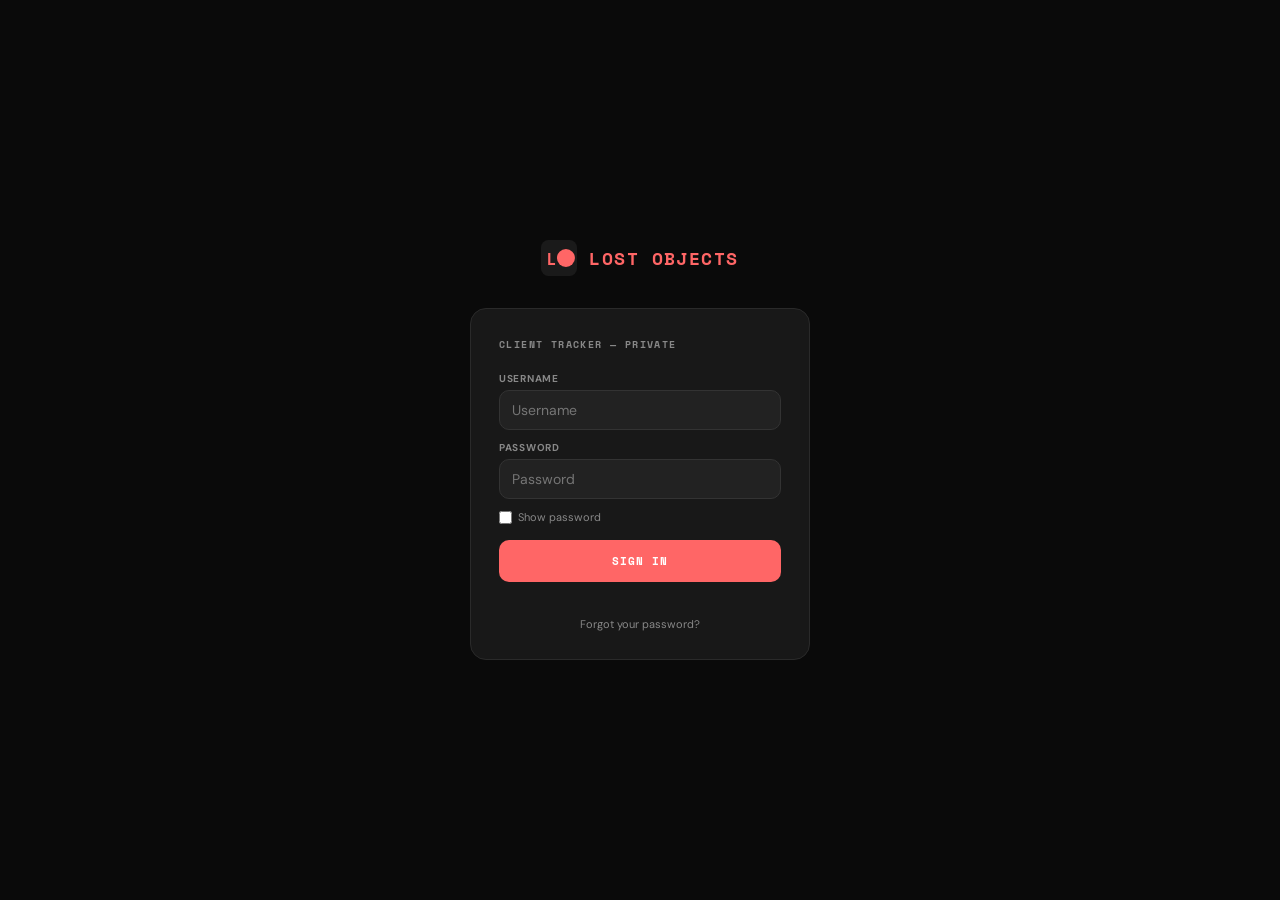
==== crm/index.html @ fba15143 "Add Feed tab, CRM user updates, form to CRM connection, trash system" ====
<!DOCTYPE html>
<html lang="en">
<head>
<meta charset="UTF-8"/>
<meta name="viewport" content="width=device-width, initial-scale=1.0, viewport-fit=cover"/>
<title>Lost Objects — Client Tracker</title>
<link rel="preconnect" href="https://fonts.googleapis.com"/>
<link rel="preconnect" href="https://fonts.gstatic.com" crossorigin/>
<link href="https://fonts.googleapis.com/css2?family=DM+Sans:ital,opsz,wght@0,9..40,300;0,9..40,400;0,9..40,500;0,9..40,600&family=Space+Mono:wght@400;700&family=Playfair+Display:wght@400;600&family=Syne:wght@400;600;700&display=swap" rel="stylesheet"/>
<style>
:root{
  --pink:#FF6666;--yellow:#FFCF5A;--accent:#E6958F;--green:#50b880;--blue:#6690e0;
  --black:#0A0A0A;--dark:#111;--surface:#181818;--s2:#222;--s3:#2a2a2a;
  --border:#2A2A2A;--b2:#333;--text:#F0F0F0;--muted:#888;
  --r:10px;--rl:16px;--fb:'DM Sans',sans-serif;--fd:'Space Mono',monospace;
  --nh:54px;--th:40px;--rw:340px;
}
body.light{--black:#F5F3F0;--dark:#EDEAE6;--surface:#FFF;--s2:#F0EDE9;--s3:#E8E4DF;--border:#E0DBD5;--b2:#D4CFC8;--text:#1A1A1A;--muted:#777;}
body.font-syne{--fb:'Syne',sans-serif;}
body.font-playfair{--fd:'Playfair Display',serif;}
body.font-mono{--fb:'Space Mono',monospace;}
*,*::before,*::after{box-sizing:border-box;margin:0;padding:0;}
html{font-size:15px;-webkit-font-smoothing:antialiased;}
body{font-family:var(--fb);background:var(--black);color:var(--text);min-height:100vh;overflow-x:hidden;transition:background .3s,color .3s;}

/* LOGIN */
#login-screen{position:fixed;inset:0;background:var(--black);display:flex;flex-direction:column;align-items:center;justify-content:center;z-index:2000;transition:opacity .4s,transform .4s;padding:20px;}
#login-screen.hidden{opacity:0;pointer-events:none;transform:translateY(-10px);}
.login-logo{display:flex;align-items:center;gap:12px;margin-bottom:32px;}
.login-logo-wordmark{font-family:var(--fd);font-size:18px;font-weight:700;letter-spacing:.08em;color:var(--pink);text-transform:uppercase;}
.login-box{background:var(--surface);border:1px solid var(--border);border-radius:var(--rl);padding:28px;width:100%;max-width:340px;}
.login-box h2{font-family:var(--fd);font-size:10px;letter-spacing:.14em;text-transform:uppercase;color:var(--muted);margin-bottom:20px;}
.lf{margin-bottom:11px;}
.lf label{display:block;font-size:10px;font-weight:700;color:var(--muted);letter-spacing:.07em;text-transform:uppercase;margin-bottom:5px;}
.lf input{width:100%;background:var(--s2);border:1px solid var(--b2);border-radius:var(--r);color:var(--text);font-family:var(--fb);font-size:14px;padding:10px 12px;outline:none;transition:border-color .2s;}
.lf input:focus{border-color:var(--pink);}
.login-btn{width:100%;margin-top:16px;background:var(--pink);color:#fff;border:none;border-radius:var(--r);font-family:var(--fd);font-size:11px;font-weight:700;letter-spacing:.1em;text-transform:uppercase;padding:13px;cursor:pointer;transition:all .15s;}
.login-btn:hover{background:#ff5555;}
.login-err{margin-top:9px;color:var(--accent);font-size:12px;text-align:center;min-height:16px;}
.forgot-link{background:none;border:none;color:var(--muted);font-family:var(--fb);font-size:11px;cursor:pointer;margin-top:10px;transition:color .15s;display:block;text-align:center;width:100%;}
.forgot-link:hover{color:var(--pink);}

/* APP */
#app{display:none;min-height:100vh;flex-direction:column;}
#app.visible{display:flex;}

/* HEADER */
.hdr{display:flex;align-items:center;justify-content:space-between;padding:0 20px;height:var(--nh);border-bottom:1px solid var(--border);background:var(--dark);position:sticky;top:0;z-index:200;gap:12px;}
.hdr-logo{display:flex;align-items:center;gap:9px;flex-shrink:0;}
.hdr-wordmark{font-family:var(--fd);font-size:11px;font-weight:700;letter-spacing:.13em;color:var(--pink);text-transform:uppercase;white-space:nowrap;}
.hdr-sub{font-size:10px;color:var(--muted);}
.hdr-right{display:flex;align-items:center;gap:6px;flex-shrink:0;}
.hbtn{position:relative;background:transparent;border:1px solid var(--b2);border-radius:50%;width:32px;height:32px;display:flex;align-items:center;justify-content:center;cursor:pointer;transition:all .18s;color:var(--muted);flex-shrink:0;}
.hbtn:hover{border-color:var(--pink);color:var(--pink);}
.hbadge{position:absolute;top:-3px;right:-3px;background:var(--pink);color:#fff;font-size:9px;font-weight:700;border-radius:20px;padding:1px 4px;min-width:14px;text-align:center;line-height:14px;height:14px;}
.hdr-user-btn{display:flex;align-items:center;gap:6px;background:transparent;border:1px solid var(--b2);border-radius:20px;color:var(--text);font-family:var(--fb);font-size:12px;padding:4px 10px 4px 4px;cursor:pointer;transition:all .18s;white-space:nowrap;}
.hdr-user-btn:hover,.hdr-user-btn.rail-open{border-color:var(--pink);}
.hdr-user-btn.rail-open{background:rgba(255,102,102,.06);}
.hav{width:22px;height:22px;border-radius:50%;background:var(--pink);display:flex;align-items:center;justify-content:center;font-size:12px;flex-shrink:0;line-height:1;}
.hav.ti{font-family:var(--fd);font-size:9px;font-weight:700;color:#fff;}
.hav.kyra{background:var(--yellow);color:#333;}
.hav.guest{background:var(--muted);}

/* NAV */
.nav{display:flex;padding:0 20px;border-bottom:1px solid var(--border);background:var(--dark);overflow-x:auto;scrollbar-width:none;}
.nav::-webkit-scrollbar{display:none;}
.ntab{position:relative;display:flex;align-items:center;gap:5px;padding:0 12px;height:var(--th);font-size:12px;font-weight:500;color:var(--muted);cursor:pointer;border:none;background:transparent;transition:color .18s;white-space:nowrap;font-family:var(--fb);flex-shrink:0;}
.ntab:hover{color:var(--text);}
.ntab.active{color:var(--pink);}
.ntab.active::after{content:'';position:absolute;bottom:-1px;left:0;right:0;height:2px;background:var(--pink);border-radius:2px 2px 0 0;}
.tcnt{background:var(--s2);border-radius:20px;font-size:9px;font-weight:700;padding:1px 5px;color:var(--muted);}
.ntab.active .tcnt{background:var(--pink);color:#fff;}

/* MAIN */
.main{flex:1;padding:16px 20px;width:100%;max-width:1600px;margin:0 auto;}
.stats-bar{display:flex;gap:9px;margin-bottom:13px;flex-wrap:wrap;}
.stat-card{background:var(--surface);border:1px solid var(--border);border-radius:var(--r);padding:9px 14px;min-width:88px;}
.stat-val{font-family:var(--fd);font-size:20px;font-weight:700;color:var(--pink);}
.stat-lbl{font-size:10px;color:var(--muted);margin-top:2px;}

/* toolbar */
.toolbar{display:flex;align-items:center;gap:8px;margin-bottom:12px;flex-wrap:nowrap;}
.sw{flex:1;min-width:100px;position:relative;}
.sw input{width:100%;background:var(--surface);border:1px solid var(--border);border-radius:var(--r);color:var(--text);font-family:var(--fb);font-size:13px;padding:8px 12px 8px 32px;outline:none;transition:border-color .2s;}
.sw input:focus{border-color:var(--pink);}
.sw input::placeholder{color:var(--muted);}
.si{position:absolute;left:9px;top:50%;transform:translateY(-50%);color:var(--muted);pointer-events:none;}
.btn-p{background:var(--pink);color:#fff;border:none;border-radius:var(--r);font-family:var(--fd);font-size:10px;font-weight:700;letter-spacing:.08em;text-transform:uppercase;padding:8px 13px;cursor:pointer;transition:all .15s;white-space:nowrap;display:flex;align-items:center;gap:4px;flex-shrink:0;}
.btn-p:hover{background:#ff5555;}
.btn-s{background:transparent;border:1px solid var(--b2);border-radius:var(--r);color:var(--text);font-family:var(--fb);font-size:12px;padding:8px 11px;cursor:pointer;transition:all .18s;display:flex;align-items:center;gap:5px;white-space:nowrap;flex-shrink:0;}
.btn-s:hover{border-color:var(--pink);color:var(--pink);}
.ftog{background:var(--surface);border:1px solid var(--border);border-radius:var(--r);color:var(--muted);font-family:var(--fb);font-size:12px;padding:8px 11px;cursor:pointer;transition:all .18s;display:flex;align-items:center;gap:5px;white-space:nowrap;position:relative;flex-shrink:0;}
.ftog:hover,.ftog.active{border-color:var(--pink);color:var(--pink);}
.ftog.active{background:rgba(255,102,102,.06);}
.fbadge{background:var(--pink);color:#fff;font-size:9px;font-weight:700;border-radius:20px;padding:1px 5px;}
.fdd{position:absolute;top:calc(100% + 5px);right:0;z-index:300;background:var(--surface);border:1px solid var(--b2);border-radius:var(--rl);width:310px;max-width:calc(100vw - 32px);box-shadow:0 10px 32px rgba(0,0,0,.4);opacity:0;pointer-events:none;transform:translateY(-5px) scale(.97);transition:all .18s cubic-bezier(.4,0,.2,1);}
.fdd.open{opacity:1;pointer-events:all;transform:none;}
.fdd-hdr{display:flex;align-items:center;justify-content:space-between;padding:11px 13px 9px;border-bottom:1px solid var(--border);}
.fdd-title{font-family:var(--fd);font-size:9px;letter-spacing:.1em;text-transform:uppercase;color:var(--pink);}
.fdd-clear{font-size:11px;color:var(--muted);background:none;border:none;cursor:pointer;font-family:var(--fb);transition:color .15s;}
.fdd-clear:hover{color:var(--pink);}
.fdd-body{padding:11px 13px;max-height:260px;overflow-y:auto;}
.fg{margin-bottom:11px;}
.fg:last-child{margin-bottom:0;}
.fgl{font-size:9px;font-weight:700;letter-spacing:.1em;text-transform:uppercase;color:var(--muted);margin-bottom:6px;}
.fgc{display:flex;flex-wrap:wrap;gap:5px;}
.fchip{font-size:11px;padding:3px 9px;border-radius:20px;border:1px solid var(--b2);color:var(--muted);cursor:pointer;transition:all .12s;background:transparent;font-family:var(--fb);}
.fchip:hover{border-color:var(--pink);color:var(--pink);}
.fchip.on{background:var(--pink);color:#fff;border-color:var(--pink);}
.sort-row{display:flex;align-items:center;gap:8px;padding:9px 13px;border-top:1px solid var(--border);}
.sort-lbl{font-size:9px;font-weight:700;letter-spacing:.08em;text-transform:uppercase;color:var(--muted);}
.sort-sel{flex:1;background:var(--s2);border:1px solid var(--b2);border-radius:8px;color:var(--text);font-family:var(--fb);font-size:12px;padding:5px 22px 5px 8px;outline:none;cursor:pointer;-webkit-appearance:none;appearance:none;background-image:url("data:image/svg+xml,%3Csvg xmlns='http://www.w3.org/2000/svg' width='10' height='7' viewBox='0 0 10 7'%3E%3Cpath d='M1 1l4 4 4-4' stroke='%23888' stroke-width='1.4' fill='none' stroke-linecap='round'/%3E%3C/svg%3E");background-repeat:no-repeat;background-position:right 7px center;}
.sort-sel option{background:var(--surface);}
.tbr{position:relative;display:flex;align-items:center;gap:6px;}

/* COMPANIES VIEW */
.companies-view{display:flex;flex-direction:column;gap:10px;}
.co-group{background:var(--surface);border:1px solid var(--border);border-radius:var(--rl);overflow:hidden;transition:border-color .18s;}
.co-group:hover{border-color:var(--b2);}
.co-group.drag-over{border-color:var(--pink);box-shadow:0 0 0 1px var(--pink);}
.co-hdr{display:flex;align-items:center;gap:10px;padding:13px 16px;cursor:pointer;user-select:none;position:relative;}
.co-swatch-wrap{position:relative;flex-shrink:0;}
.co-swatch-btn{width:12px;height:12px;border-radius:50%;border:none;cursor:pointer;transition:transform .15s;padding:0;display:block;}
.co-swatch-btn:hover{transform:scale(1.4);}
.co-name{font-size:14px;font-weight:600;flex:1;}
.co-meta{font-size:11px;color:var(--muted);display:flex;align-items:center;gap:8px;}
.co-chevron{color:var(--muted);font-size:10px;transition:transform .22s;flex-shrink:0;margin-left:4px;}
.co-group.expanded .co-chevron{transform:rotate(90deg);}
.co-body{display:none;border-top:1px solid var(--border);}
.co-group.expanded .co-body{display:block;}
.co-notes-area{padding:10px 16px;border-bottom:1px solid var(--border);background:var(--s2);}
.co-notes-ta{width:100%;background:transparent;border:none;color:var(--text);font-family:var(--fb);font-size:12px;line-height:1.6;resize:none;outline:none;min-height:34px;max-height:100px;}
.co-notes-ta::placeholder{color:var(--muted);}
.co-cards{display:grid;grid-template-columns:repeat(auto-fill,minmax(240px,1fr));gap:10px;padding:12px 16px;}
.co-empty{padding:16px;text-align:center;color:var(--muted);font-size:12px;}
.co-card-drag{cursor:grab;transition:opacity .15s,transform .15s;}
.co-card-drag:active{cursor:grabbing;}
.co-card-drag.dragging{opacity:.4;transform:scale(.97);}

/* color popover */
.color-pop{position:absolute;top:calc(100% + 6px);left:-4px;z-index:500;background:var(--surface);border:1px solid var(--b2);border-radius:var(--rl);padding:12px;width:224px;box-shadow:0 10px 30px rgba(0,0,0,.6);display:none;}
.color-pop.open{display:block;}
.cp-title{font-family:var(--fd);font-size:9px;letter-spacing:.1em;text-transform:uppercase;color:var(--muted);margin-bottom:8px;}
.cp-wheel{display:flex;flex-wrap:wrap;gap:6px;margin-bottom:10px;}
.cp-dot{width:22px;height:22px;border-radius:50%;cursor:pointer;border:2px solid transparent;transition:transform .14s,border-color .14s;flex-shrink:0;}
.cp-dot:hover{transform:scale(1.2);}
.cp-dot.active{border-color:var(--text);}
.cp-hex-row{display:flex;gap:6px;align-items:center;}
.cp-hex{flex:1;background:var(--s2);border:1px solid var(--b2);border-radius:7px;color:var(--text);font-family:var(--fd);font-size:11px;padding:5px 8px;outline:none;}
.cp-hex:focus{border-color:var(--pink);}
.cp-apply{background:var(--pink);color:#fff;border:none;border-radius:7px;font-family:var(--fd);font-size:10px;font-weight:700;padding:5px 10px;cursor:pointer;}
.cp-apply:hover{background:#ff5555;}

/* CONTACT CARDS */
.cg{display:grid;grid-template-columns:repeat(auto-fill,minmax(250px,1fr));gap:11px;}
@media(max-width:600px){.cg{grid-template-columns:1fr;}}
.cc{background:var(--surface);border:1px solid var(--border);border-radius:var(--rl);padding:14px;cursor:pointer;transition:border-color .16s,transform .14s,box-shadow .16s;position:relative;overflow:hidden;animation:cIn .2s ease both;}
@keyframes cIn{from{opacity:0;transform:translateY(6px);}to{opacity:1;transform:translateY(0);}}
.cc:hover{border-color:var(--b2);transform:translateY(-2px);box-shadow:0 5px 20px rgba(0,0,0,.22);}
.cc-stripe{position:absolute;top:0;left:0;right:0;height:3px;border-radius:var(--rl) var(--rl) 0 0;opacity:.7;}
.cc-hdr{display:flex;align-items:flex-start;justify-content:space-between;margin-bottom:7px;}
.cc-av-wrap{position:relative;}
.cc-av{width:36px;height:36px;border-radius:50%;display:flex;align-items:center;justify-content:center;font-family:var(--fd);font-size:12px;font-weight:700;color:#fff;flex-shrink:0;}
.fav-pip{position:absolute;bottom:-2px;right:-2px;width:13px;height:13px;background:var(--yellow);border-radius:50%;display:flex;align-items:center;justify-content:center;font-size:7px;border:1.5px solid var(--surface);}
.cc-hdr-r{display:flex;align-items:center;gap:3px;}
.ib{background:transparent;border:none;color:var(--muted);cursor:pointer;padding:4px;border-radius:6px;transition:all .13s;font-size:13px;line-height:1;width:24px;height:24px;display:flex;align-items:center;justify-content:center;}
.ib:hover{color:var(--text);background:var(--s2);}
.ib.fav-on{color:var(--yellow);}
.cat-pill{font-size:9px;font-weight:700;padding:2px 6px;border-radius:20px;letter-spacing:.05em;text-transform:uppercase;margin-bottom:4px;display:inline-block;}
.pill-c{background:rgba(100,100,100,.15);color:#888;}
.pill-a{background:rgba(255,102,102,.12);color:var(--pink);}
.pill-p{background:rgba(255,207,90,.12);color:#c8a000;}
.pill-f{background:rgba(80,80,80,.15);color:#666;}
.cc-name{font-size:14px;font-weight:600;margin-bottom:1px;letter-spacing:-.01em;}
.cc-role{font-size:11px;color:var(--muted);margin-bottom:6px;}
.cc-info{font-size:10px;color:var(--muted);display:flex;align-items:center;gap:4px;margin-bottom:2px;overflow:hidden;text-overflow:ellipsis;white-space:nowrap;}
.cc-tags{display:flex;flex-wrap:wrap;gap:4px;margin-top:7px;}
.svc-badge{font-size:10px;font-weight:600;padding:2px 7px;border-radius:20px;background:rgba(255,102,102,.1);color:var(--pink);border:1px solid rgba(255,102,102,.2);margin-bottom:5px;display:inline-flex;align-items:center;gap:4px;}
.old-badge{font-size:10px;padding:2px 7px;border-radius:20px;background:rgba(100,100,100,.1);color:var(--muted);border:1px solid var(--b2);margin-bottom:5px;display:inline-flex;align-items:center;gap:4px;}
.pls{width:5px;height:5px;border-radius:50%;background:var(--pink);animation:pulse 2s infinite;flex-shrink:0;}
@keyframes pulse{0%,100%{opacity:1;}50%{opacity:.3;}}
.cc-preview{margin-top:7px;font-size:11px;color:var(--muted);line-height:1.4;display:-webkit-box;-webkit-line-clamp:2;-webkit-box-orient:vertical;overflow:hidden;border-top:1px solid var(--border);padding-top:6px;}
.cc-meta{font-size:10px;color:var(--muted);margin-top:5px;display:flex;align-items:center;gap:6px;}
.empty-state{grid-column:1/-1;text-align:center;padding:56px 20px;color:var(--muted);}

/* tags */
.tag{font-size:10px;font-weight:600;padding:2px 7px;border-radius:20px;}
.tag-social-retainer{background:rgba(255,102,102,.12);color:var(--pink);}
.tag-marketing-retainer{background:rgba(255,207,90,.15);color:#c8a000;}
.tag-social-audit{background:rgba(230,149,143,.15);color:var(--accent);}
.tag-marketing-audit{background:rgba(180,120,200,.12);color:#c080e0;}
.tag-meta-ads{background:rgba(66,103,178,.15);color:#6690e0;}
.tag-strategy-session{background:rgba(100,200,120,.12);color:#60c878;}
.tag-content-creation{background:rgba(255,165,0,.12);color:#e0aa30;}
.tag-brand-consulting{background:rgba(200,100,100,.12);color:#e06060;}
.tag-speaking{background:rgba(255,80,180,.12);color:#e050a0;}
.tag-event{background:rgba(80,200,255,.12);color:#40b8e0;}
.tag-instagram{background:rgba(193,53,132,.12);color:#e06099;}
.tag-youtube{background:rgba(255,0,0,.1);color:#e05050;}
.tag-facebook{background:rgba(24,119,242,.12);color:#6090d8;}
.tag-tiktok{background:rgba(105,201,208,.12);color:#60c8c8;}
.tag-threads{background:rgba(180,180,180,.1);color:#aaa;}
.tag-x{background:rgba(180,180,180,.1);color:#aaa;}
.tag-linkedin{background:rgba(10,102,194,.12);color:#5080c0;}
.tag-podcast{background:rgba(160,80,240,.12);color:#a060e0;}
.tag-partner{background:rgba(140,160,220,.12);color:#8ca0dc;}
.tag-sponsor{background:rgba(160,220,200,.12);color:#80d0b8;}
.tag-collab{background:rgba(220,180,220,.12);color:#c890c8;}
.tag-referral{background:rgba(255,200,100,.12);color:#c8a040;}
.tag-repeat{background:rgba(100,200,100,.12);color:#60b860;}
.tag-press{background:rgba(200,200,100,.12);color:#b8a840;}
.tag-met{background:rgba(150,150,150,.12);color:#999;}
.tag-cold{background:rgba(100,150,200,.12);color:#7090c0;}
.tag-warm{background:rgba(255,160,80,.12);color:#e09050;}
.tag-proposal{background:rgba(255,207,90,.12);color:#c8a030;}
.tag-contract{background:rgba(100,200,150,.12);color:#50b880;}
.tag-negotiating{background:rgba(255,120,80,.12);color:#e06840;}
.tag-on-hold{background:rgba(150,150,150,.12);color:#909090;}
.tag-wishlist{background:rgba(200,180,120,.12);color:#b89860;}

/* SIDE RAIL */
.rail-ov{position:fixed;inset:0;background:rgba(0,0,0,.6);backdrop-filter:blur(3px);z-index:800;opacity:0;pointer-events:none;transition:opacity .25s;}
.rail-ov.open{opacity:1;pointer-events:all;}
.rail{position:fixed;top:0;right:0;width:var(--rw);max-width:100vw;height:100vh;height:100dvh;background:var(--dark);border-left:1px solid var(--b2);display:flex;flex-direction:column;transform:translateX(100%);transition:transform .28s cubic-bezier(.4,0,.2,1);z-index:801;overflow:hidden;}
.rail-ov.open .rail{transform:translateX(0);}
.rail-hdr{display:flex;align-items:center;justify-content:space-between;padding:14px 16px;border-bottom:1px solid var(--border);flex-shrink:0;}
.rail-user{display:flex;align-items:center;gap:10px;}
.rav{width:38px;height:38px;border-radius:50%;background:var(--pink);display:flex;align-items:center;justify-content:center;font-size:18px;flex-shrink:0;line-height:1;}
.rav.ti{font-family:var(--fd);font-size:14px;font-weight:700;color:#fff;}
.rav.kyra{background:var(--yellow);color:#333;}
.rav.guest{background:var(--muted);}
.rail-uname{font-size:15px;font-weight:600;line-height:1.2;}
.rail-urole{font-size:10px;color:var(--muted);text-transform:uppercase;letter-spacing:.06em;}
.rail-close{background:transparent;border:none;color:var(--muted);cursor:pointer;font-size:18px;padding:4px 6px;border-radius:6px;transition:all .15s;line-height:1;}
.rail-close:hover{color:var(--text);background:var(--s2);}
.rail-nav{display:flex;flex-direction:column;padding:8px 8px 0;border-bottom:1px solid var(--border);flex-shrink:0;}
.rnb{display:flex;align-items:center;gap:10px;padding:9px 10px;border-radius:var(--r);background:transparent;border:none;color:var(--muted);font-family:var(--fb);font-size:13px;cursor:pointer;transition:all .15s;text-align:left;width:100%;position:relative;margin-bottom:2px;}
.rnb:hover{background:var(--s2);color:var(--text);}
.rnb.active{background:rgba(255,102,102,.08);color:var(--pink);}
.rni{width:20px;text-align:center;font-size:14px;flex-shrink:0;}
.rn-badge{background:var(--pink);color:#fff;font-size:9px;font-weight:700;border-radius:20px;padding:1px 5px;margin-left:auto;}
.rail-logout{display:flex;align-items:center;gap:10px;padding:9px 10px;border-radius:var(--r);background:transparent;border:none;color:var(--muted);font-family:var(--fb);font-size:13px;cursor:pointer;transition:all .15s;text-align:left;width:100%;margin:8px 0 8px;}
.rail-logout:hover{color:#ff5050;}
.rail-body{flex:1;overflow:hidden;display:flex;flex-direction:column;}
.rview{display:none;flex:1;overflow-y:auto;padding:14px 16px;overscroll-behavior:contain;}
.rview.active{display:flex;flex-direction:column;}
.slbl{font-family:var(--fd);font-size:9px;letter-spacing:.12em;text-transform:uppercase;color:var(--muted);margin-bottom:10px;flex-shrink:0;}

/* DM — overflow fix */
#view-dm{padding:0;overflow:hidden;}
#view-dm.active{display:flex;flex-direction:column;}
.dm-view-header{padding:14px 16px 10px;border-bottom:1px solid var(--border);flex-shrink:0;}
.dm-view-inner{flex:1;position:relative;overflow:hidden;}
.dm-threads-wrap{position:absolute;inset:0;overflow-y:auto;padding:8px 16px;}
.dm-threads{display:flex;flex-direction:column;gap:2px;}
.dm-chat{display:none;position:absolute;inset:0;background:var(--dark);flex-direction:column;z-index:10;}
.dm-chat.open{display:flex;}
.dm-chat-hdr{display:flex;align-items:center;gap:8px;padding:10px 14px;border-bottom:1px solid var(--border);flex-shrink:0;}
.dm-back{background:none;border:none;color:var(--muted);cursor:pointer;font-size:18px;padding:2px 6px;border-radius:6px;transition:all .15s;line-height:1;}
.dm-back:hover{color:var(--text);}
.dm-msgs{flex:1;overflow-y:auto;display:flex;flex-direction:column;gap:8px;padding:12px 14px;overscroll-behavior:contain;}
.dm-msg{display:flex;flex-direction:column;max-width:82%;}
.dm-msg.mine{align-self:flex-end;align-items:flex-end;}
.dm-msg.theirs{align-self:flex-start;}
.dm-bubble{padding:8px 12px;border-radius:12px;font-size:13px;line-height:1.45;word-break:break-word;}
.dm-msg.mine .dm-bubble{background:var(--pink);color:#fff;border-radius:12px 12px 3px 12px;}
.dm-msg.theirs .dm-bubble{background:var(--s3);color:var(--text);border-radius:12px 12px 12px 3px;}
.dm-msg-meta{font-size:10px;color:var(--muted);margin-top:3px;}
.dm-inp-row{display:flex;gap:6px;align-items:flex-end;padding:10px 14px;border-top:1px solid var(--border);flex-shrink:0;background:var(--dark);}
.dm-inp{flex:1;background:var(--s2);border:1px solid var(--b2);border-radius:var(--r);color:var(--text);font-family:var(--fb);font-size:13px;padding:8px 10px;outline:none;transition:border-color .2s;resize:none;min-height:36px;max-height:90px;line-height:1.4;overflow-y:auto;}
.dm-inp:focus{border-color:var(--pink);}
.dm-send{background:var(--pink);color:#fff;border:none;border-radius:var(--r);width:34px;height:34px;cursor:pointer;display:flex;align-items:center;justify-content:center;flex-shrink:0;}
.dm-send:hover{background:#ff5555;}
.dm-thread{display:flex;align-items:center;gap:9px;padding:9px 10px;border-radius:var(--r);cursor:pointer;transition:background .13s;position:relative;}
.dm-thread:hover{background:var(--s2);}
.dm-thread.active-t{background:rgba(255,102,102,.08);}
.dmt-av{width:34px;height:34px;border-radius:50%;background:var(--pink);display:flex;align-items:center;justify-content:center;font-size:16px;flex-shrink:0;line-height:1;position:relative;}
.dmt-av.kyra{background:var(--yellow);color:#333;}
.dmt-av.guest{background:var(--muted);}
.dmt-av.ti{font-family:var(--fd);font-size:11px;font-weight:700;color:#fff;}
.on-pip{position:absolute;bottom:0;right:0;width:9px;height:9px;background:var(--green);border-radius:50%;border:1.5px solid var(--dark);}
.dmt-info{flex:1;min-width:0;}
.dmt-name{font-size:13px;font-weight:600;}
.dmt-prev{font-size:11px;color:var(--muted);overflow:hidden;text-overflow:ellipsis;white-space:nowrap;}
.dmt-time{font-size:10px;color:var(--muted);flex-shrink:0;}
.dm-unread{background:var(--pink);color:#fff;font-size:9px;font-weight:700;border-radius:20px;padding:1px 5px;flex-shrink:0;}

/* profile */
.av-picker{display:flex;gap:12px;align-items:center;margin-bottom:14px;}
.pav{width:52px;height:52px;border-radius:50%;background:var(--pink);display:flex;align-items:center;justify-content:center;font-size:24px;flex-shrink:0;line-height:1;cursor:pointer;border:2px solid transparent;}
.pav:hover{border-color:var(--pink);}
.pav.ti{font-family:var(--fd);font-size:18px;font-weight:700;color:#fff;}
.pav.kyra{background:var(--yellow);color:#333;}
.pav.guest{background:var(--muted);}
.emoji-grid{display:flex;flex-wrap:wrap;gap:5px;margin-top:8px;}
.emj-btn{width:32px;height:32px;border-radius:8px;border:1px solid var(--b2);background:var(--s2);cursor:pointer;font-size:17px;display:flex;align-items:center;justify-content:center;transition:all .13s;}
.emj-btn:hover{border-color:var(--pink);transform:scale(1.1);}
.emj-btn.active{border-color:var(--pink);background:rgba(255,102,102,.1);}
.fgsm{margin-bottom:10px;}
.fgsm label{display:block;font-size:10px;font-weight:700;color:var(--muted);letter-spacing:.07em;text-transform:uppercase;margin-bottom:5px;}
.fgsm input,.fgsm textarea{width:100%;background:var(--s2);border:1px solid var(--b2);border-radius:var(--r);color:var(--text);font-family:var(--fb);font-size:13px;padding:8px 10px;outline:none;transition:border-color .2s;}
.fgsm input:focus,.fgsm textarea:focus{border-color:var(--pink);}
.fgsm textarea{resize:vertical;min-height:60px;line-height:1.5;}
.theme-row{display:flex;gap:7px;margin-top:5px;}
.th-btn{width:28px;height:28px;border-radius:50%;border:2px solid transparent;cursor:pointer;transition:all .18s;position:relative;background:none;}
.th-btn.active{border-color:var(--pink);}
.th-btn::after{content:'';position:absolute;inset:3px;border-radius:50%;}
.th-dark::after{background:#0A0A0A;}
.th-light::after{background:#F5F3F0;border:1px solid #ddd;}
.font-row{display:flex;gap:5px;flex-wrap:wrap;margin-top:5px;}
.fn-btn{padding:4px 9px;border:1px solid var(--b2);border-radius:20px;background:transparent;color:var(--muted);cursor:pointer;font-size:12px;transition:all .15s;}
.fn-btn:hover{border-color:var(--pink);color:var(--pink);}
.fn-btn.active{background:var(--s2);border-color:var(--pink);color:var(--text);}
.act-list{display:flex;flex-direction:column;gap:8px;}
.act-item{display:flex;gap:8px;font-size:12px;align-items:flex-start;}
.act-dot{width:6px;height:6px;border-radius:50%;background:var(--b2);flex-shrink:0;margin-top:3px;}
.act-dot.pk{background:var(--pink);}
.act-dot.yl{background:var(--yellow);}

/* favorites */
.bin-card{background:var(--s2);border:1px solid var(--b2);border-radius:var(--r);padding:11px 13px;margin-bottom:8px;cursor:pointer;transition:all .15s;}
.bin-card:hover{border-color:var(--pink);}
.bin-card-hdr{display:flex;align-items:center;justify-content:space-between;margin-bottom:5px;}
.bin-name{font-size:13px;font-weight:600;}
.bin-cnt{font-size:11px;color:var(--muted);}
.bin-members{display:flex;gap:4px;flex-wrap:wrap;}
.bin-chip{font-size:10px;padding:2px 7px;border-radius:20px;background:var(--surface);color:var(--muted);border:1px solid var(--border);}
.add-bin-row{display:flex;gap:7px;margin-top:10px;}
.add-bin-inp{flex:1;background:var(--s2);border:1px solid var(--b2);border-radius:var(--r);color:var(--text);font-family:var(--fb);font-size:13px;padding:8px 10px;outline:none;}
.add-bin-inp:focus{border-color:var(--pink);}

/* team */
.tm-member{display:flex;align-items:center;gap:10px;padding:10px 12px;background:var(--s2);border:1px solid var(--b2);border-radius:var(--r);margin-bottom:7px;}
.tmav{width:34px;height:34px;border-radius:50%;background:var(--pink);display:flex;align-items:center;justify-content:center;font-size:16px;flex-shrink:0;line-height:1;}
.tmav.ti{font-family:var(--fd);font-size:12px;font-weight:700;color:#fff;}
.tmav.kyra{background:var(--yellow);color:#333;}
.tm-info{flex:1;min-width:0;}
.tm-name{font-size:13px;font-weight:600;}
.tm-meta{font-size:10px;color:var(--muted);}
.rbadge{font-size:10px;font-weight:600;padding:2px 7px;border-radius:20px;border:1px solid;}
.r-owner{background:rgba(255,102,102,.1);color:var(--pink);border-color:rgba(255,102,102,.3);}
.r-editor{background:rgba(102,144,224,.1);color:var(--blue);border-color:rgba(102,144,224,.3);}
.r-commentor{background:rgba(80,184,128,.1);color:var(--green);border-color:rgba(80,184,128,.3);}
.r-viewer{background:rgba(136,136,136,.1);color:var(--muted);border-color:var(--b2);}
.tm-acts{display:flex;gap:4px;}
.tm-act{background:transparent;border:1px solid var(--b2);border-radius:7px;color:var(--muted);font-size:11px;padding:3px 8px;cursor:pointer;transition:all .13s;font-family:var(--fb);}
.tm-act:hover{border-color:var(--pink);color:var(--pink);}
.add-user-form{background:var(--s2);border:1px solid var(--b2);border-radius:var(--r);padding:13px;margin-top:10px;}
.auf-title{font-family:var(--fd);font-size:9px;letter-spacing:.1em;text-transform:uppercase;color:var(--pink);margin-bottom:10px;}
.form-row2{display:grid;grid-template-columns:1fr 1fr;gap:9px;margin-bottom:9px;}
.role-sel{width:100%;background:var(--surface);border:1px solid var(--b2);border-radius:var(--r);color:var(--text);font-family:var(--fb);font-size:13px;padding:8px 10px;outline:none;-webkit-appearance:none;appearance:none;}
.role-sel option{background:var(--surface);}

/* settings */
.es{display:flex;align-items:center;justify-content:space-between;padding:10px 0;border-bottom:1px solid var(--border);}
.es:last-child{border-bottom:none;}
.es-info{flex:1;}
.es-lbl{font-size:13px;font-weight:500;}
.es-desc{font-size:11px;color:var(--muted);margin-top:2px;}
.tog{width:36px;height:20px;background:var(--b2);border-radius:20px;cursor:pointer;position:relative;transition:background .2s;flex-shrink:0;}
.tog.on{background:var(--pink);}
.tog::after{content:'';position:absolute;width:14px;height:14px;background:#fff;border-radius:50%;top:3px;left:3px;transition:transform .2s;}
.tog.on::after{transform:translateX(16px);}
.api-field{background:var(--s2);border:1px solid var(--b2);border-radius:var(--r);padding:7px 10px;font-family:'Space Mono',monospace;font-size:11px;color:var(--muted);margin:8px 0;display:flex;align-items:center;gap:8px;}
.api-field input{flex:1;background:transparent;border:none;color:var(--text);font-family:'Space Mono',monospace;font-size:11px;outline:none;}
.api-conn-btn{background:var(--pink);color:#fff;border:none;border-radius:8px;font-family:var(--fd);font-size:10px;font-weight:700;letter-spacing:.08em;padding:5px 10px;cursor:pointer;}
.api-conn-btn:hover{background:#ff5555;}
.api-status{display:flex;align-items:center;gap:6px;font-size:11px;margin-top:4px;}
.asd{width:6px;height:6px;border-radius:50%;background:var(--b2);flex-shrink:0;}
.asd.on{background:var(--green);}
.code-box{background:var(--s2);border:1px solid var(--b2);border-radius:var(--r);padding:9px 11px;font-family:'Space Mono',monospace;font-size:12px;color:var(--text);margin-bottom:7px;}

/* presence */
.pw{position:fixed;bottom:20px;right:20px;z-index:700;}
.pw-toggle{background:var(--dark);border:1px solid var(--b2);border-radius:20px;padding:7px 12px 7px 7px;display:flex;align-items:center;gap:7px;cursor:pointer;box-shadow:0 4px 16px rgba(0,0,0,.3);}
.pw-toggle:hover{border-color:var(--pink);}
.pw-avs{display:flex;align-items:center;}
.pw-av{width:24px;height:24px;border-radius:50%;border:1.5px solid var(--dark);margin-left:-6px;display:flex;align-items:center;justify-content:center;font-size:12px;line-height:1;}
.pw-av:first-child{margin-left:0;}
.pw-av.pk{background:var(--pink);}
.pw-av.yl{background:var(--yellow);color:#333;}
.pw-av.mu{background:var(--muted);}
.pw-count{font-size:11px;color:var(--muted);}
.pw-panel{position:absolute;bottom:calc(100% + 8px);right:0;background:var(--surface);border:1px solid var(--b2);border-radius:var(--rl);width:220px;box-shadow:0 10px 30px rgba(0,0,0,.4);overflow:hidden;display:none;}
.pw-panel.open{display:block;}
.pw-ph{padding:10px 13px;border-bottom:1px solid var(--border);font-family:var(--fd);font-size:9px;letter-spacing:.1em;text-transform:uppercase;color:var(--muted);}
.pw-user{display:flex;align-items:center;gap:9px;padding:9px 13px;border-bottom:1px solid var(--border);cursor:pointer;transition:background .12s;}
.pw-user:hover{background:var(--s2);}
.pw-user:last-child{border-bottom:none;}
.pres-av{width:28px;height:28px;border-radius:50%;background:var(--pink);display:flex;align-items:center;justify-content:center;font-size:14px;flex-shrink:0;line-height:1;position:relative;}
.pres-av.yl{background:var(--yellow);color:#333;}
.pres-av.mu{background:var(--muted);}
.pres-av.ti{font-family:var(--fd);font-size:10px;font-weight:700;color:#fff;}
.pres-on{position:absolute;bottom:0;right:0;width:8px;height:8px;background:var(--green);border-radius:50%;border:1.5px solid var(--surface);}
.pres-info{flex:1;min-width:0;}
.pres-name{font-size:12px;font-weight:600;}
.pres-status{font-size:10px;color:var(--muted);}
.pres-dm-btn{background:transparent;border:1px solid var(--b2);border-radius:7px;color:var(--muted);font-size:10px;padding:3px 7px;cursor:pointer;font-family:var(--fb);}
.pres-dm-btn:hover{border-color:var(--pink);color:var(--pink);}

/* modals */
.mo{position:fixed;inset:0;background:rgba(0,0,0,.75);backdrop-filter:blur(4px);z-index:900;display:flex;align-items:flex-end;justify-content:center;padding:0;opacity:0;pointer-events:none;transition:opacity .2s;}
@media(min-width:600px){.mo{align-items:center;padding:20px;}}
.mo.open{opacity:1;pointer-events:all;}
.modal{background:var(--surface);border:1px solid var(--b2);border-radius:var(--rl) var(--rl) 0 0;width:100%;max-height:92vh;overflow-y:auto;transform:translateY(16px);transition:transform .22s;}
@media(min-width:600px){.modal{border-radius:var(--rl);max-width:580px;transform:translateY(10px) scale(.98);}}
.mo.open .modal{transform:none;}
.modal-drag{width:32px;height:3px;background:var(--b2);border-radius:2px;margin:8px auto 0;display:block;}
@media(min-width:600px){.modal-drag{display:none;}}
.modal-hdr{display:flex;align-items:center;justify-content:space-between;padding:13px 18px 11px;border-bottom:1px solid var(--border);position:sticky;top:0;background:var(--surface);z-index:1;border-radius:var(--rl) var(--rl) 0 0;}
.modal-title{font-family:var(--fd);font-size:10px;letter-spacing:.12em;text-transform:uppercase;color:var(--pink);}
.modal-x{background:transparent;border:none;color:var(--muted);cursor:pointer;font-size:17px;padding:3px 6px;border-radius:6px;transition:all .18s;line-height:1;}
.modal-x:hover{color:var(--text);background:var(--s2);}
.modal-body{padding:15px 18px 20px;}
.frow{display:grid;grid-template-columns:1fr 1fr;gap:10px;margin-bottom:10px;}
@media(max-width:440px){.frow{grid-template-columns:1fr;gap:0;}}
.fg2{margin-bottom:10px;}
.fg2 label{display:block;font-size:10px;font-weight:700;color:var(--muted);letter-spacing:.07em;text-transform:uppercase;margin-bottom:5px;}
.fg2 input,.fg2 select,.fg2 textarea{width:100%;background:var(--s2);border:1px solid var(--b2);border-radius:var(--r);color:var(--text);font-family:var(--fb);font-size:13px;padding:9px 11px;outline:none;transition:border-color .2s;-webkit-appearance:none;appearance:none;}
.fg2 select{background-image:url("data:image/svg+xml,%3Csvg xmlns='http://www.w3.org/2000/svg' width='10' height='7' viewBox='0 0 10 7'%3E%3Cpath d='M1 1l4 4 4-4' stroke='%23888' stroke-width='1.4' fill='none' stroke-linecap='round'/%3E%3C/svg%3E");background-repeat:no-repeat;background-position:right 10px center;padding-right:26px;cursor:pointer;}
.fg2 select option{background:var(--surface);}
.fg2 input:focus,.fg2 select:focus,.fg2 textarea:focus{border-color:var(--pink);}
.fg2 textarea{min-height:75px;resize:vertical;line-height:1.5;}
.tag-sel-wrap{background:var(--s2);border:1px solid var(--b2);border-radius:var(--r);padding:10px;}
.tgs{margin-bottom:9px;}
.tgs:last-child{margin-bottom:0;}
.tgs-title{font-size:9px;font-weight:700;letter-spacing:.1em;text-transform:uppercase;color:var(--muted);margin-bottom:5px;}
.tgs-row{display:flex;flex-wrap:wrap;gap:4px;}
.topt{font-size:11px;padding:3px 8px;border-radius:20px;cursor:pointer;border:1px solid var(--b2);color:var(--muted);background:transparent;transition:all .13s;font-family:var(--fb);user-select:none;}
.topt:hover:not(.selected){border-color:var(--pink);color:var(--pink);}
.topt.selected{background:var(--pink);color:#fff;border-color:var(--pink);}
.modal-acts{display:flex;justify-content:flex-end;gap:7px;margin-top:14px;padding-top:12px;border-top:1px solid var(--border);flex-wrap:wrap;}
.btn-danger{background:transparent;border:1px solid rgba(255,80,80,.4);border-radius:var(--r);color:#ff5050;font-family:var(--fb);font-size:12px;padding:8px 11px;cursor:pointer;transition:all .18s;margin-right:auto;}
.btn-danger:hover{background:rgba(255,80,80,.08);}

/* detail panel */
.det-ov{position:fixed;inset:0;background:rgba(0,0,0,.5);backdrop-filter:blur(2px);z-index:600;opacity:0;pointer-events:none;transition:opacity .25s;}
.det-ov.open{opacity:1;pointer-events:all;}
.det-panel{position:fixed;bottom:0;left:0;right:0;height:92vh;height:92dvh;background:var(--surface);border-radius:var(--rl) var(--rl) 0 0;border-top:1px solid var(--b2);overflow-y:auto;transform:translateY(100%);transition:transform .28s cubic-bezier(.4,0,.2,1);z-index:601;}
@media(min-width:640px){.det-panel{top:0;bottom:auto;left:auto;right:0;width:480px;height:100vh;height:100dvh;border-radius:0;border-top:none;border-left:1px solid var(--b2);transform:translateX(100%);}}
.det-ov.open .det-panel{transform:translateY(0);}
@media(min-width:640px){.det-ov.open .det-panel{transform:translateX(0);}}
.det-drag{width:32px;height:3px;background:var(--b2);border-radius:2px;margin:8px auto 0;display:block;}
@media(min-width:640px){.det-drag{display:none;}}
.det-phdr{display:flex;align-items:center;justify-content:space-between;padding:11px 16px;border-bottom:1px solid var(--border);position:sticky;top:0;background:var(--surface);z-index:1;}
.det-body{padding:16px;}
.det-av{width:48px;height:48px;border-radius:50%;display:flex;align-items:center;justify-content:center;font-family:var(--fd);font-size:16px;font-weight:700;color:#fff;margin-bottom:9px;}
.det-name{font-size:20px;font-weight:600;letter-spacing:-.02em;margin-bottom:2px;}
.det-co{font-size:12px;color:var(--muted);margin-bottom:9px;}
.det-slbl{font-size:9px;font-weight:700;letter-spacing:.12em;text-transform:uppercase;color:var(--muted);margin-bottom:5px;margin-top:14px;}
.det-info-row{display:flex;align-items:center;gap:6px;font-size:13px;margin-bottom:4px;}
.det-info-row span{color:var(--muted);font-size:11px;}
.det-notes{font-size:13px;line-height:1.7;color:var(--text);white-space:pre-wrap;word-break:break-word;}
.lc{font-size:11px;color:var(--muted);display:flex;align-items:center;gap:4px;margin-top:4px;}
.det-acts{display:flex;gap:5px;margin-top:9px;flex-wrap:wrap;}
.db{flex:1;min-width:78px;background:var(--s2);border:1px solid var(--b2);border-radius:var(--r);color:var(--text);font-family:var(--fb);font-size:11px;padding:7px 8px;cursor:pointer;transition:all .15s;display:flex;align-items:center;gap:4px;justify-content:center;}
.db:hover{border-color:var(--pink);color:var(--pink);}

/* share */
.share-ov{position:fixed;inset:0;background:rgba(0,0,0,.85);backdrop-filter:blur(6px);z-index:1000;display:flex;align-items:flex-end;justify-content:center;padding:0;opacity:0;pointer-events:none;transition:opacity .2s;}
@media(min-width:480px){.share-ov{align-items:center;padding:20px;}}
.share-ov.open{opacity:1;pointer-events:all;}
.share-card{background:var(--dark);border:1px solid var(--b2);border-radius:var(--rl) var(--rl) 0 0;width:100%;max-width:360px;padding:24px;transform:translateY(16px);transition:transform .2s;}
@media(min-width:480px){.share-card{border-radius:var(--rl);transform:scale(.96);}}
.share-ov.open .share-card{transform:none;}
.share-url-box{background:var(--s2);border:1px solid var(--b2);border-radius:8px;padding:9px 11px;font-family:'Space Mono',monospace;font-size:10px;color:var(--muted);word-break:break-all;margin-bottom:10px;line-height:1.5;}

/* notif panel */
.notif-ov{position:fixed;inset:0;z-index:700;opacity:0;pointer-events:none;transition:opacity .18s;}
.notif-ov.open{opacity:1;pointer-events:all;}
.notif-panel{position:fixed;top:var(--nh);right:12px;width:290px;max-width:calc(100vw - 24px);background:var(--surface);border:1px solid var(--b2);border-radius:var(--rl);box-shadow:0 10px 30px rgba(0,0,0,.4);overflow:hidden;max-height:360px;display:flex;flex-direction:column;}
.notif-hdr{padding:10px 13px;border-bottom:1px solid var(--border);display:flex;align-items:center;justify-content:space-between;flex-shrink:0;}
.notif-title{font-family:var(--fd);font-size:9px;letter-spacing:.12em;text-transform:uppercase;color:var(--pink);}
.notif-clr{font-size:11px;color:var(--muted);cursor:pointer;background:none;border:none;font-family:var(--fb);}
.notif-clr:hover{color:var(--pink);}
.notif-list{overflow-y:auto;flex:1;}
.notif-item{padding:10px 13px;border-bottom:1px solid var(--border);display:flex;gap:8px;cursor:pointer;transition:background .12s;}
.notif-item:hover{background:var(--s2);}
.notif-item.unread{background:rgba(255,102,102,.04);}
.notif-dot{width:6px;height:6px;border-radius:50%;background:var(--pink);flex-shrink:0;margin-top:4px;}
.notif-dot.read{background:transparent;border:1px solid var(--b2);}
.notif-text{font-size:12px;line-height:1.4;}
.notif-text strong{color:var(--pink);}
.notif-meta{font-size:10px;color:var(--muted);margin-top:2px;}
.notif-empty{padding:22px 13px;text-align:center;color:var(--muted);font-size:12px;}

/* trash */
.trash-card{background:var(--surface);border:1px solid var(--border);border-radius:var(--r);padding:14px;margin-bottom:8px;position:relative;overflow:hidden;}
.trash-card::before{content:'';position:absolute;top:0;left:0;width:3px;height:100%;background:#ff5050;border-radius:3px 0 0 3px;}
.trash-hdr{display:flex;align-items:center;gap:10px;margin-bottom:6px;}
.trash-av{width:32px;height:32px;border-radius:50%;background:#333;display:flex;align-items:center;justify-content:center;font-family:var(--fd);font-size:11px;font-weight:700;color:#fff;flex-shrink:0;}
.trash-name{font-size:14px;font-weight:600;}
.trash-co{font-size:12px;color:var(--muted);}
.trash-meta{font-size:11px;color:var(--muted);margin-bottom:10px;line-height:1.5;}
.trash-meta strong{color:#ff5050;}
.trash-acts{display:flex;gap:8px;}
.trash-btn{font-family:var(--fb);font-size:11px;font-weight:500;padding:6px 14px;border-radius:var(--r);cursor:pointer;transition:all .15s;border:1px solid var(--b2);background:transparent;color:var(--text);}
.trash-btn:hover{border-color:var(--pink);color:var(--pink);}
.trash-btn.danger{border-color:rgba(255,80,80,.3);color:#ff5050;}
.trash-btn.danger:hover{background:rgba(255,80,80,.08);border-color:#ff5050;}
.req-del-btn{background:none;border:1px solid rgba(255,80,80,.3);color:#ff5050;border-radius:var(--r);font-family:var(--fb);font-size:11px;padding:6px 12px;cursor:pointer;transition:all .15s;display:inline-flex;align-items:center;gap:4px;margin-top:6px;}
.req-del-btn:hover{background:rgba(255,80,80,.08);border-color:#ff5050;}

/* ═══ DASHBOARD ══════════════════════════════════════════════ */
.dash{display:grid;grid-template-columns:1fr 1fr 1fr;gap:12px;width:100%;}
.dash-welcome{grid-column:1/-1;display:flex;align-items:center;justify-content:space-between;background:var(--surface);border:1px solid var(--border);border-radius:var(--rl);padding:16px 20px;gap:12px;flex-wrap:wrap;}
.dw-left{flex:1;min-width:200px;}
.dw-greeting{font-size:18px;font-weight:600;letter-spacing:-.01em;margin-bottom:3px;}
.dw-greeting em{color:var(--pink);font-style:normal;}
.dw-summary{font-size:11px;color:var(--muted);display:flex;gap:12px;flex-wrap:wrap;}
.dw-chip{display:inline-flex;align-items:center;gap:4px;}
.dw-chip .dot{width:5px;height:5px;border-radius:50%;flex-shrink:0;}
.dw-date{font-family:var(--fd);font-size:10px;color:var(--muted);letter-spacing:.08em;text-transform:uppercase;white-space:nowrap;}

/* panels */
.dash-panel{background:var(--surface);border:1px solid var(--border);border-radius:var(--rl);display:flex;flex-direction:column;overflow:hidden;min-height:0;}
.dash-panel-hdr{display:flex;align-items:center;justify-content:space-between;padding:10px 14px;border-bottom:1px solid var(--border);flex-shrink:0;}
.dp-title{font-family:var(--fd);font-size:9px;font-weight:700;letter-spacing:.1em;text-transform:uppercase;}
.dp-count{font-size:9px;font-weight:700;background:var(--s2);color:var(--muted);border-radius:20px;padding:1px 7px;min-width:18px;text-align:center;}
.dp-count.urgent{background:rgba(224,120,64,.15);color:#e07840;}
.dp-count.pink{background:rgba(255,102,102,.12);color:var(--pink);}
.dash-panel-body{overflow-y:auto;flex:1;min-height:0;}
.dash-scroll{max-height:calc(100vh - 260px);overflow-y:auto;}

/* sub-section headers */
.dp-sub{display:flex;align-items:center;gap:8px;padding:8px 14px 4px;position:sticky;top:0;background:var(--surface);z-index:2;}
.dp-sub-title{font-size:10px;font-weight:600;letter-spacing:.04em;text-transform:uppercase;}
.dp-sub-title.red{color:#e07840;}
.dp-sub-title.pink{color:var(--pink);}
.dp-sub-title.muted{color:var(--muted);}
.dp-sub-line{flex:1;height:1px;background:var(--border);}

/* contact rows */
.dash-row{display:flex;align-items:center;gap:10px;padding:7px 14px;cursor:pointer;transition:background .12s;position:relative;}
.dash-row:hover{background:var(--s2);}
.dr-av{width:28px;height:28px;border-radius:50%;display:flex;align-items:center;justify-content:center;font-family:var(--fd);font-size:10px;font-weight:700;color:#fff;flex-shrink:0;}
.dr-body{flex:1;min-width:0;}
.dr-name{font-size:12px;font-weight:500;white-space:nowrap;overflow:hidden;text-overflow:ellipsis;}
.dr-meta{font-size:10px;color:var(--muted);white-space:nowrap;overflow:hidden;text-overflow:ellipsis;}
.dr-badge{font-size:9px;font-weight:600;padding:2px 8px;border-radius:20px;white-space:nowrap;flex-shrink:0;}
.dr-badge.overdue{background:rgba(224,120,64,.12);color:#e07840;}
.dr-badge.new{background:rgba(255,102,102,.1);color:var(--pink);}
.dr-badge.stale{background:var(--s2);color:var(--muted);}
.dr-action{background:none;border:1px solid var(--b2);border-radius:var(--r);font-family:var(--fb);font-size:10px;color:var(--muted);padding:3px 8px;cursor:pointer;transition:all .15s;white-space:nowrap;flex-shrink:0;}
.dr-action:hover{border-color:var(--pink);color:var(--pink);}
.overdue-dot{display:inline-block;width:6px;height:6px;border-radius:50%;background:#e07840;margin-right:4px;animation:pulse 2s infinite;vertical-align:middle;}
.dash-show-more{display:block;width:100%;background:none;border:none;border-top:1px solid var(--border);color:var(--muted);font-family:var(--fb);font-size:11px;padding:8px;cursor:pointer;transition:color .15s;}
.dash-show-more:hover{color:var(--pink);}

/* feed column */
.feed-card{background:var(--s2);border:1px solid transparent;border-radius:var(--r);padding:9px 12px;position:relative;overflow:hidden;cursor:pointer;transition:border-color .15s,background .15s;margin:0 10px 4px;}
.feed-card:hover{border-color:var(--border);background:var(--surface);}
.feed-card::before{content:'';position:absolute;top:0;left:0;width:3px;height:100%;border-radius:3px 0 0 3px;}
.feed-card.type-intake::before{background:var(--pink);}
.feed-card.type-overdue::before{background:#e07840;}
.feed-card.type-comment::before{background:var(--blue);}
.feed-card.type-deletion::before{background:var(--yellow);}
.feed-card.type-activity::before{background:var(--b2);}
.feed-top{display:flex;align-items:flex-start;gap:8px;}
.feed-icon{width:24px;height:24px;border-radius:6px;display:flex;align-items:center;justify-content:center;flex-shrink:0;font-size:12px;}
.feed-card.type-intake .feed-icon{background:rgba(255,102,102,.12);}
.feed-card.type-overdue .feed-icon{background:rgba(224,120,64,.12);}
.feed-card.type-comment .feed-icon{background:rgba(102,144,224,.12);}
.feed-card.type-deletion .feed-icon{background:rgba(255,207,90,.12);}
.feed-card.type-activity .feed-icon{background:var(--s3);}
.feed-body{flex:1;min-width:0;}
.feed-hl{font-size:11px;font-weight:500;line-height:1.4;}
.feed-hl strong{color:var(--pink);font-weight:600;}
.feed-detail{font-size:10px;color:var(--muted);line-height:1.4;margin-top:2px;white-space:nowrap;overflow:hidden;text-overflow:ellipsis;}
.feed-time{font-size:9px;color:var(--muted);white-space:nowrap;flex-shrink:0;margin-top:1px;}
.feed-empty{text-align:center;color:var(--muted);padding:30px 14px;font-size:12px;}

/* team comms */
.tc-tabs{display:flex;border-bottom:1px solid var(--border);}
.tc-tab{flex:1;text-align:center;font-size:10px;font-weight:600;letter-spacing:.04em;text-transform:uppercase;padding:8px;cursor:pointer;color:var(--muted);background:none;border:none;font-family:var(--fb);transition:color .15s;position:relative;}
.tc-tab.active{color:var(--pink);}
.tc-tab.active::after{content:'';position:absolute;bottom:-1px;left:20%;right:20%;height:2px;background:var(--pink);border-radius:2px;}
.tc-tab .tc-badge{font-size:8px;background:var(--pink);color:#fff;border-radius:20px;padding:0 4px;margin-left:4px;vertical-align:top;}
.ch-msgs{padding:8px 12px;display:flex;flex-direction:column;gap:6px;overflow-y:auto;flex:1;min-height:0;}
.ch-msg{display:flex;gap:8px;align-items:flex-start;}
.ch-av{width:24px;height:24px;border-radius:50%;display:flex;align-items:center;justify-content:center;font-family:var(--fd);font-size:9px;font-weight:700;color:#fff;flex-shrink:0;background:var(--pink);}
.ch-av.kyra{background:var(--yellow);color:#333;}
.ch-bubble{flex:1;min-width:0;}
.ch-author{font-size:10px;font-weight:600;color:var(--text);margin-bottom:1px;}
.ch-author span{font-weight:400;color:var(--muted);margin-left:6px;font-size:9px;}
.ch-text{font-size:12px;line-height:1.5;color:var(--text);word-break:break-word;}
.ch-input-row{display:flex;gap:6px;padding:8px 12px;border-top:1px solid var(--border);flex-shrink:0;}
.ch-input{flex:1;background:var(--s2);border:1px solid var(--b2);border-radius:var(--r);color:var(--text);font-family:var(--fb);font-size:12px;padding:7px 10px;outline:none;resize:none;}
.ch-input:focus{border-color:var(--pink);}
.ch-send{background:var(--pink);border:none;border-radius:var(--r);color:#fff;width:32px;cursor:pointer;display:flex;align-items:center;justify-content:center;transition:background .15s;flex-shrink:0;}
.ch-send:hover{background:#ff5555;}

/* dash DMs */
.ddm-thread{display:flex;align-items:center;gap:8px;padding:8px 12px;cursor:pointer;transition:background .12s;}
.ddm-thread:hover{background:var(--s2);}
.ddm-av{width:28px;height:28px;border-radius:50%;display:flex;align-items:center;justify-content:center;font-family:var(--fd);font-size:10px;font-weight:700;color:#fff;flex-shrink:0;background:var(--pink);}
.ddm-av.kyra{background:var(--yellow);color:#333;}
.ddm-info{flex:1;min-width:0;}
.ddm-name{font-size:12px;font-weight:500;}
.ddm-prev{font-size:10px;color:var(--muted);white-space:nowrap;overflow:hidden;text-overflow:ellipsis;}
.ddm-time{font-size:9px;color:var(--muted);flex-shrink:0;}
.ddm-unread{background:var(--pink);color:#fff;font-size:8px;font-weight:700;border-radius:20px;padding:1px 5px;min-width:14px;text-align:center;flex-shrink:0;}
.ddm-chat-hdr{display:flex;align-items:center;gap:8px;padding:8px 12px;border-bottom:1px solid var(--border);flex-shrink:0;}
.ddm-back{background:none;border:none;color:var(--muted);cursor:pointer;font-size:14px;padding:0 4px;transition:color .15s;}
.ddm-back:hover{color:var(--pink);}
.ddm-msgs{flex:1;overflow-y:auto;padding:8px 12px;display:flex;flex-direction:column;gap:4px;min-height:0;}
.ddm-msg{display:flex;flex-direction:column;max-width:82%;}
.ddm-msg.mine{align-self:flex-end;align-items:flex-end;}
.ddm-msg.theirs{align-self:flex-start;align-items:flex-start;}
.ddm-bub{padding:6px 10px;border-radius:10px;font-size:12px;line-height:1.4;word-break:break-word;}
.ddm-msg.mine .ddm-bub{background:var(--pink);color:#fff;border-bottom-right-radius:3px;}
.ddm-msg.theirs .ddm-bub{background:var(--s2);color:var(--text);border-bottom-left-radius:3px;}
.ddm-msg-meta{font-size:9px;color:var(--muted);margin-top:2px;}

/* quick stats */
.dash-stats{grid-column:1/-1;display:flex;gap:8px;flex-wrap:wrap;}
.ds-card{background:var(--surface);border:1px solid var(--border);border-radius:var(--r);padding:10px 14px;flex:1;min-width:100px;}
.ds-val{font-family:var(--fd);font-size:20px;font-weight:700;color:var(--pink);}
.ds-lbl{font-size:10px;color:var(--muted);margin-top:2px;}

/* dash edit popout */
.de-ov{position:fixed;inset:0;background:rgba(0,0,0,.5);backdrop-filter:blur(2px);z-index:800;opacity:0;pointer-events:none;transition:opacity .2s;}
.de-ov.open{opacity:1;pointer-events:all;}
.de-panel{position:fixed;top:50%;left:50%;transform:translate(-50%,-50%);width:90%;max-width:520px;max-height:85vh;background:var(--surface);border:1px solid var(--b2);border-radius:var(--rl);box-shadow:0 16px 48px rgba(0,0,0,.5);display:flex;flex-direction:column;overflow:hidden;}
.de-hdr{display:flex;align-items:center;justify-content:space-between;padding:12px 16px;border-bottom:1px solid var(--border);flex-shrink:0;}
.de-hdr-left{display:flex;align-items:center;gap:10px;}
.de-av{width:36px;height:36px;border-radius:50%;display:flex;align-items:center;justify-content:center;font-family:var(--fd);font-size:13px;font-weight:700;color:#fff;}
.de-name{font-size:15px;font-weight:600;}
.de-co{font-size:11px;color:var(--muted);}
.de-close{background:none;border:none;color:var(--muted);font-size:18px;cursor:pointer;padding:4px;transition:color .15s;}
.de-close:hover{color:var(--pink);}
.de-body{overflow-y:auto;padding:14px 16px;flex:1;min-height:0;display:flex;flex-direction:column;gap:10px;}
.de-field{display:flex;flex-direction:column;gap:3px;}
.de-label{font-size:9px;font-weight:700;color:var(--muted);letter-spacing:.06em;text-transform:uppercase;}
.de-input{background:var(--s2);border:1px solid var(--b2);border-radius:var(--r);color:var(--text);font-family:var(--fb);font-size:13px;padding:7px 10px;outline:none;transition:border-color .2s;width:100%;}
.de-input:focus{border-color:var(--pink);}
textarea.de-input{resize:vertical;min-height:60px;}
select.de-input{cursor:pointer;}
.de-row{display:grid;grid-template-columns:1fr 1fr;gap:8px;}
.de-tags{display:flex;flex-wrap:wrap;gap:4px;}
.de-tag{font-size:10px;padding:2px 8px;border-radius:20px;background:rgba(255,102,102,.1);color:var(--pink);border:1px solid rgba(255,102,102,.15);}
.de-footer{display:flex;justify-content:space-between;align-items:center;padding:10px 16px;border-top:1px solid var(--border);flex-shrink:0;}

/* responsive */
@media(max-width:1023px){.dash{grid-template-columns:1fr 1fr;}.dash-welcome,.dash-stats{grid-column:1/-1;}}
@media(max-width:767px){.dash{grid-template-columns:1fr;gap:8px;}.dash-welcome{padding:12px 14px;}.dw-greeting{font-size:15px;}.dash-scroll{max-height:none;}}

/* comments */
.cmts{margin-top:14px;}
.cmt{display:flex;gap:7px;margin-bottom:10px;}
.cmt-av{width:23px;height:23px;border-radius:50%;background:var(--pink);display:flex;align-items:center;justify-content:center;font-size:12px;flex-shrink:0;margin-top:1px;line-height:1;}
.cmt-av.kyra{background:var(--yellow);color:#333;}
.cmt-av.guest{background:var(--muted);}
.cmt-av.ti{font-family:var(--fd);font-size:8px;font-weight:700;color:#fff;}
.cmt-body{flex:1;min-width:0;}
.cmt-meta{display:flex;align-items:center;gap:5px;margin-bottom:2px;flex-wrap:wrap;}
.cmt-author{font-size:12px;font-weight:600;}
.cmt-time{font-size:10px;color:var(--muted);}
.cmt-text{font-size:13px;line-height:1.5;word-break:break-word;}
.mention{color:var(--pink);font-weight:600;}
.cmt-likes{display:flex;align-items:center;gap:4px;margin-top:4px;font-size:11px;color:var(--muted);cursor:pointer;user-select:none;width:fit-content;}
.cmt-likes:hover,.cmt-likes.liked{color:var(--pink);}
.ci-wrap{position:relative;margin-top:9px;}
.ci-wrap textarea{width:100%;background:var(--s2);border:1px solid var(--b2);border-radius:var(--r);color:var(--text);font-family:var(--fb);font-size:13px;padding:7px 36px 7px 10px;outline:none;transition:border-color .2s;resize:none;min-height:34px;max-height:80px;line-height:1.4;}
.ci-wrap textarea:focus{border-color:var(--pink);}
.ci-send{position:absolute;right:6px;bottom:5px;background:var(--pink);color:#fff;border:none;border-radius:7px;width:26px;height:26px;cursor:pointer;display:flex;align-items:center;justify-content:center;}
.ci-send:hover{background:#ff5555;}
.ci-hint{font-size:10px;color:var(--muted);margin-top:3px;}
.ment-pop{position:absolute;bottom:100%;left:0;right:0;background:var(--surface);border:1px solid var(--b2);border-radius:var(--r);box-shadow:0 -8px 22px rgba(0,0,0,.3);overflow:hidden;z-index:10;margin-bottom:3px;display:none;}
.ment-opt{display:flex;align-items:center;gap:8px;padding:8px 11px;cursor:pointer;transition:background .1s;}
.ment-opt:hover,.ment-opt.hl{background:var(--s2);}
.m-av{width:24px;height:24px;border-radius:50%;background:var(--pink);display:flex;align-items:center;justify-content:center;font-size:12px;flex-shrink:0;line-height:1;}
.m-av.kyra{background:var(--yellow);color:#333;}
.m-av.ti{font-family:var(--fd);font-size:9px;font-weight:700;color:#fff;}
.m-name{font-size:12px;font-weight:600;}
.m-role{font-size:10px;color:var(--muted);}

/* bin assign */
.bin-ai{display:flex;align-items:center;gap:9px;padding:9px 12px;background:var(--s2);border:1px solid var(--b2);border-radius:var(--r);margin-bottom:7px;cursor:pointer;transition:all .13s;}
.bin-ai:hover{border-color:var(--pink);}

/* pac-man */
.pm-teaser{display:flex;align-items:center;gap:8px;cursor:pointer;padding:7px 0;user-select:none;}
.pm-icon{font-size:15px;animation:chomp .4s infinite;}
@keyframes chomp{0%,100%{transform:scaleX(1);}50%{transform:scaleX(.84);}}
.pm-teaser-txt{font-size:12px;color:var(--muted);flex:1;}
.pm-teaser:hover .pm-teaser-txt{color:var(--pink);}
.pm-arrow{font-size:9px;color:var(--muted);transition:transform .18s;}
.pm-teaser.open .pm-arrow{transform:rotate(90deg);}
.pm-wrap{overflow:hidden;max-height:0;transition:max-height .35s cubic-bezier(.4,0,.2,1);}
.pm-wrap.open{max-height:310px;}
.pm-inner{padding:2px 0 8px;}
.pm-hud{display:flex;align-items:center;justify-content:space-between;margin-bottom:6px;}
.pm-score-txt{font-family:var(--fd);font-size:11px;color:var(--pink);}
.pm-lives-txt{font-size:12px;letter-spacing:2px;}
.pm-hi-txt{font-family:var(--fd);font-size:10px;color:var(--muted);}
#pm-canvas{display:block;border-radius:var(--r);background:#000;width:100%;touch-action:none;}
.pm-dpad{display:grid;grid-template-columns:repeat(3,32px);grid-template-rows:repeat(3,32px);gap:3px;margin:7px auto 0;width:fit-content;}
.dpad-btn{width:32px;height:32px;background:var(--s2);border:1px solid var(--b2);border-radius:8px;color:var(--text);font-size:12px;display:flex;align-items:center;justify-content:center;cursor:pointer;user-select:none;-webkit-tap-highlight-color:transparent;transition:all .1s;}
.dpad-btn:active,.dpad-btn.pressed{background:var(--pink);color:#fff;border-color:var(--pink);transform:scale(.92);}
.dpad-c{font-size:10px;font-weight:700;font-family:var(--fd);background:var(--pink);color:#fff;border-color:var(--pink);}
.pm-msg-txt{text-align:center;font-size:10px;color:var(--muted);margin-top:4px;}

/* responsive */
@media(max-width:767px){:root{--rw:100vw;--nh:50px;}.hdr{padding:0 12px;}.main{padding:12px 14px;}.nav{padding:0 14px;}.stat-val{font-size:16px;}.hdr-sub{display:none;}.pw{bottom:14px;right:14px;}}
@media(min-width:768px) and (max-width:1199px){:root{--rw:380px;}.main{padding:14px 18px;}}
@media(min-width:1600px){:root{--rw:360px;}.main{padding:20px 28px;}.hdr{padding:0 28px;}.nav{padding:0 28px;}}
@media(max-width:480px){#header-username{display:none;}.sw{min-width:calc(100% - 100px);}}
::-webkit-scrollbar{width:4px;}
::-webkit-scrollbar-track{background:transparent;}
::-webkit-scrollbar-thumb{background:var(--b2);border-radius:2px;}
.toast{position:fixed;bottom:16px;left:50%;transform:translateX(-50%) translateY(48px);background:var(--s2);border:1px solid var(--b2);border-radius:var(--r);color:var(--text);font-size:12px;padding:8px 14px;z-index:9999;transition:transform .25s;white-space:nowrap;display:flex;align-items:center;gap:6px;max-width:calc(100vw - 32px);pointer-events:none;}
.toast.show{transform:translateX(-50%) translateY(0);}
.toast-dot{width:5px;height:5px;border-radius:50%;background:var(--pink);flex-shrink:0;}
</style>
</head>
<body>

<div id="login-screen">
  <div class="login-logo">
    <svg width="36" height="36" viewBox="0 0 52 52" fill="none"><rect width="52" height="52" rx="11" fill="#1A1A1A"/><text x="8" y="36" font-family="monospace" font-weight="700" font-size="22" fill="#FF6666">L</text><circle cx="36" cy="26" r="13" fill="#FF6666"/></svg>
    <span class="login-logo-wordmark">Lost Objects</span>
  </div>
  <div class="login-box">
    <h2>Client Tracker — Private</h2>
    <div class="lf"><label>Username</label><input type="text" id="login-user" placeholder="Username" autocomplete="off"/></div>
    <div class="lf"><label>Password</label><input type="password" id="login-pass" placeholder="Password"/></div>
    <label style="display:flex;align-items:center;gap:6px;font-size:11px;color:var(--muted);cursor:pointer;margin-top:2px;user-select:none"><input type="checkbox" id="show-pass" onchange="document.getElementById('login-pass').type=this.checked?'text':'password'" style="accent-color:var(--pink);cursor:pointer"/> Show password</label>
    <button class="login-btn" onclick="tryLogin()">Sign In</button>
    <div class="login-err" id="login-err"></div>
    <button class="forgot-link" onclick="showForgotStep('email')">Forgot your password?</button>
  </div>
  <!-- Forgot Password Flow -->
  <div class="login-box" id="forgot-box" style="display:none">
    <!-- Step 1: Enter email -->
    <div id="forgot-email" style="display:none">
      <h2>Reset Password</h2>
      <p style="font-size:12px;color:var(--muted);margin-bottom:14px;line-height:1.5">Enter the email address associated with your account and we'll send you a reset code.</p>
      <div class="lf"><label>Email</label><input type="email" id="forgot-email-input" placeholder="you@example.com"/></div>
      <button class="login-btn" onclick="sendResetCode()">Send Reset Code</button>
      <div class="login-err" id="forgot-err"></div>
      <button class="forgot-link" onclick="hideForgot()">&#x2190; Back to sign in</button>
    </div>
    <!-- Step 2: Enter code -->
    <div id="forgot-code" style="display:none">
      <h2>Enter Code</h2>
      <p style="font-size:12px;color:var(--muted);margin-bottom:14px;line-height:1.5">We sent a 6-digit code to <strong id="forgot-sent-to"></strong>. Enter it below.</p>
      <div class="lf"><label>Reset Code</label><input type="text" id="forgot-code-input" placeholder="000000" maxlength="6" style="font-family:var(--fd);letter-spacing:.3em;text-align:center;font-size:18px"/></div>
      <button class="login-btn" onclick="verifyResetCode()">Verify Code</button>
      <div class="login-err" id="code-err"></div>
      <button class="forgot-link" onclick="showForgotStep('email')">Didn't get it? Try again</button>
    </div>
    <!-- Step 3: New password -->
    <div id="forgot-newpass" style="display:none">
      <h2>New Password</h2>
      <p style="font-size:12px;color:var(--muted);margin-bottom:14px;line-height:1.5">Choose a new password for <strong id="forgot-reset-user"></strong>.</p>
      <div class="lf"><label>New Password</label><input type="password" id="forgot-pass1" placeholder="At least 6 characters"/></div>
      <div class="lf"><label>Confirm Password</label><input type="password" id="forgot-pass2" placeholder="Re-enter password"/></div>
      <button class="login-btn" onclick="completeReset()">Reset Password</button>
      <div class="login-err" id="newpass-err"></div>
    </div>
  </div>
</div>

<div id="app">
  <header class="hdr">
    <div class="hdr-logo">
      <svg width="24" height="24" viewBox="0 0 52 52" fill="none"><rect width="52" height="52" rx="11" fill="#1A1A1A"/><text x="8" y="36" font-family="monospace" font-weight="700" font-size="22" fill="#FF6666">L</text><circle cx="36" cy="26" r="13" fill="#FF6666"/></svg>
      <span class="hdr-wordmark">Lost Objects</span>
      <span class="hdr-sub">/ CRM</span>
    </div>
    <div class="hdr-right">
      <button class="hbtn" id="notif-btn" onclick="toggleNotifPanel()" title="Notifications">
        <svg width="13" height="13" viewBox="0 0 15 15" fill="none"><path d="M7.5 1.5A4.5 4.5 0 0 0 3 6v3l-1.5 2h12L12 9V6a4.5 4.5 0 0 0-4.5-4.5Z" stroke="currentColor" stroke-width="1.3"/><path d="M6 12.5a1.5 1.5 0 0 0 3 0" stroke="currentColor" stroke-width="1.3"/></svg>
        <span class="hbadge" id="notif-badge" style="display:none">0</span>
      </button>
      <button class="hbtn" id="dm-hdr-btn" onclick="openRail('dm')" title="Messages">
        <svg width="13" height="13" viewBox="0 0 14 14" fill="none"><rect x=".5" y=".5" width="13" height="10" rx="2" stroke="currentColor" stroke-width="1.2"/><path d="M4 13l1.5-2.5" stroke="currentColor" stroke-width="1.2" stroke-linecap="round"/></svg>
        <span class="hbadge" id="dm-badge" style="display:none">0</span>
      </button>
      <button class="hdr-user-btn" id="rail-btn" onclick="toggleRail()">
        <div class="hav ti" id="hdr-av">B</div>
        <span id="header-username">Brendan</span>
      </button>
    </div>
  </header>

  <nav class="nav">
    <button class="ntab active" data-tab="feed" onclick="switchTab('feed')">&#x26A1; Dashboard</button>
    <button class="ntab" data-tab="companies" onclick="switchTab('companies')">Companies <span class="tcnt" id="cnt-companies">0</span></button>
    <button class="ntab" data-tab="all" onclick="switchTab('all')">All <span class="tcnt" id="cnt-all">0</span></button>
    <button class="ntab" data-tab="active" onclick="switchTab('active')">Active <span class="tcnt" id="cnt-active">0</span></button>
    <button class="ntab" data-tab="prospects" onclick="switchTab('prospects')">Prospects <span class="tcnt" id="cnt-prospects">0</span></button>
    <button class="ntab" data-tab="contacts" onclick="switchTab('contacts')">Contacts <span class="tcnt" id="cnt-contacts">0</span></button>
    <button class="ntab" data-tab="former" onclick="switchTab('former')">Former <span class="tcnt" id="cnt-former">0</span></button>
    <button class="ntab" data-tab="favorites" onclick="switchTab('favorites')">&#9733; <span class="tcnt" id="cnt-favorites">0</span></button>
    <button class="ntab" data-tab="trash" onclick="switchTab('trash')" id="trash-tab" style="display:none">&#x1F5D1; Trash <span class="tcnt" id="cnt-trash">0</span></button>
  </nav>

  <main class="main">
    <div class="stats-bar" id="stats-bar"></div>
    <div class="toolbar">
      <div class="sw">
        <svg class="si" width="13" height="13" viewBox="0 0 14 14" fill="none"><circle cx="6" cy="6" r="4.5" stroke="#888" stroke-width="1.3"/><path d="M9.5 9.5L13 13" stroke="#888" stroke-width="1.3" stroke-linecap="round"/></svg>
        <input type="text" id="search-input" placeholder="Search&hellip;" oninput="renderMain()"/>
      </div>
      <div class="tbr">
        <button class="ftog" id="ftog-btn" onclick="toggleFDD()">
          <svg width="12" height="12" viewBox="0 0 14 14" fill="none"><path d="M1 3h12M3 7h8M5 11h4" stroke="currentColor" stroke-width="1.4" stroke-linecap="round"/></svg>
          Filter
          <span class="fbadge" id="fbadge" style="display:none">0</span>
        </button>
        <div class="fdd" id="fdd">
          <div class="fdd-hdr"><span class="fdd-title">Filter &amp; Sort</span><button class="fdd-clear" onclick="clearFilters()">Clear all</button></div>
          <div class="fdd-body" id="fdd-body"></div>
          <div class="sort-row"><span class="sort-lbl">Sort</span>
            <select class="sort-sel" id="sort-sel" onchange="renderMain()">
              <option value="name">Name A&ndash;Z</option>
              <option value="name-desc">Name Z&ndash;A</option>
              <option value="recent">Recently Added</option>
              <option value="company">By Company</option>
            </select>
          </div>
        </div>
      </div>
      <button class="btn-s" id="add-btn" onclick="openAddModal()">
        <svg width="11" height="11" viewBox="0 0 12 12" fill="none"><path d="M6 1v10M1 6h10" stroke="currentColor" stroke-width="1.5" stroke-linecap="round"/></svg>
        Add
      </button>
    </div>
    <div id="main-content"></div>
  </main>
</div>

<!-- SIDE RAIL -->
<div class="rail-ov" id="rail-ov" onclick="handleRailOv(event)">
  <div class="rail" id="rail">
    <div class="rail-hdr">
      <div class="rail-user">
        <div class="rav ti" id="rail-av">B</div>
        <div><div class="rail-uname" id="rail-uname">Brendan</div><div class="rail-urole" id="rail-urole">Owner</div></div>
      </div>
      <button class="rail-close" onclick="closeRail()">&#x2715;</button>
    </div>
    <div class="rail-nav">
      <button class="rnb active" data-view="profile" onclick="switchRailView('profile')"><span class="rni">&#x1F464;</span>Profile</button>
      <button class="rnb" data-view="dm" onclick="switchRailView('dm')"><span class="rni">&#x1F4AC;</span>Messages<span class="rn-badge" id="dm-rn-badge" style="display:none">0</span></button>
      <button class="rnb" data-view="favorites" onclick="switchRailView('favorites')"><span class="rni">&#x2B50;</span>Favorites Lists</button>
      <button class="rnb" data-view="team" onclick="switchRailView('team')" id="team-nav-btn"><span class="rni">&#x1F3E2;</span>Team</button>
      <button class="rnb" data-view="settings" onclick="switchRailView('settings')"><span class="rni">&#x2699;&#xFE0F;</span>Settings</button>
      <button class="rail-logout" onclick="logout()"><span class="rni" style="font-size:12px">&#x21A9;</span>Sign Out</button>
    </div>
    <div class="rail-body" id="rail-body">

      <!-- PROFILE -->
      <div class="rview active" id="view-profile">
        <div class="slbl">My Profile</div>
        <div class="av-picker">
          <div class="pav ti" id="prof-av">B</div>
          <div>
            <div style="font-size:14px;font-weight:600;margin-bottom:2px" id="prof-display-name">Brendan</div>
            <div style="font-size:10px;color:var(--muted)" id="prof-role-txt">Owner</div>
            <div style="font-size:11px;color:var(--muted);margin-top:4px;font-style:italic" id="prof-bio-txt"></div>
          </div>
        </div>
        <div style="font-size:10px;color:var(--muted);margin-bottom:6px">Pick an emoji avatar</div>
        <div class="emoji-grid" id="emoji-grid"></div>
        <div style="height:14px"></div>
        <div class="slbl">Edit Details</div>
        <div class="fgsm"><label>Display Name</label><input type="text" id="prof-name-input" oninput="saveUserField('displayName',this.value)"/></div>
        <div class="fgsm"><label>Bio</label><input type="text" id="prof-bio-input" placeholder="Short bio&hellip;" oninput="saveUserField('bio',this.value)"/></div>
        <div class="fgsm"><label>Email</label><input type="email" id="prof-email-input" placeholder="you@email.com" oninput="saveUserField('email',this.value)"/></div>
        <div class="fgsm"><label>New Password</label>
          <div style="display:flex;gap:6px"><input type="password" id="prof-pass-input" placeholder="Min 6 chars" style="flex:1"/><button class="btn-p" onclick="changePw()">Save</button></div>
        </div>
        <div style="height:14px"></div>
        <div class="slbl">Appearance</div>
        <div style="font-size:11px;color:var(--muted);margin-bottom:5px">Theme</div>
        <div class="theme-row">
          <button class="th-btn th-dark" id="th-dark" onclick="setTheme('dark')" title="Dark"></button>
          <button class="th-btn th-light" id="th-light" onclick="setTheme('light')" title="Light"></button>
        </div>
        <div style="font-size:11px;color:var(--muted);margin-top:11px;margin-bottom:5px">Font</div>
        <div class="font-row">
          <button class="fn-btn" id="fn-default" onclick="setFont('default')" style="font-family:'DM Sans',sans-serif">DM Sans</button>
          <button class="fn-btn" id="fn-syne" onclick="setFont('syne')" style="font-family:'Syne',sans-serif">Syne</button>
          <button class="fn-btn" id="fn-playfair" onclick="setFont('playfair')" style="font-family:'Playfair Display',serif">Playfair</button>
          <button class="fn-btn" id="fn-mono" onclick="setFont('mono')" style="font-family:'Space Mono',monospace">Mono</button>
        </div>
        <div style="height:14px"></div>
        <div class="slbl">Recent Activity</div>
        <div class="act-list" id="act-list"><div style="font-size:12px;color:var(--muted)">No activity yet.</div></div>
        <div style="height:18px"></div>
        <div class="pm-teaser" id="pm-teaser" onclick="togglePM()"><span class="pm-icon">&#x15E4;</span><span class="pm-teaser-txt">You found something&hellip;</span><span class="pm-arrow">&#x25BA;</span></div>
        <div class="pm-wrap" id="pm-wrap">
          <div class="pm-inner">
            <div class="pm-hud"><span class="pm-score-txt">Score: <span id="pm-score">0</span></span><span class="pm-hi-txt">Best: <span id="pm-hi">0</span></span><span class="pm-lives-txt" id="pm-lives">&#x15E4; &#x15E4; &#x15E4;</span></div>
            <canvas id="pm-canvas" width="400" height="200"></canvas>
            <div class="pm-dpad">
              <div></div><div class="dpad-btn" ontouchstart="event.preventDefault();pmDir(0,-1)" onmousedown="pmDir(0,-1)">&#x25B2;</div><div></div>
              <div class="dpad-btn" ontouchstart="event.preventDefault();pmDir(-1,0)" onmousedown="pmDir(-1,0)">&#x25C4;</div>
              <div class="dpad-btn dpad-c" id="pm-center" ontouchstart="event.preventDefault();pmToggle()" onmousedown="pmToggle()">&#x25BA;</div>
              <div class="dpad-btn" ontouchstart="event.preventDefault();pmDir(1,0)" onmousedown="pmDir(1,0)">&#x25BA;</div>
              <div></div><div class="dpad-btn" ontouchstart="event.preventDefault();pmDir(0,1)" onmousedown="pmDir(0,1)">&#x25BC;</div><div></div>
            </div>
            <div class="pm-msg-txt" id="pm-msg">Press &#x25BA; or arrow keys to play</div>
          </div>
        </div>
      </div>

      <!-- DM VIEW -->
      <div class="rview" id="view-dm">
        <div class="dm-view-header"><div class="slbl" style="margin-bottom:0">Direct Messages</div></div>
        <div class="dm-view-inner" id="dm-view-inner">
          <div class="dm-threads-wrap" id="dm-threads-wrap">
            <div class="dm-threads" id="dm-threads"></div>
          </div>
          <div class="dm-chat" id="dm-chat">
            <div class="dm-chat-hdr">
              <button class="dm-back" onclick="closeDMChat()">&#x2190;</button>
              <div class="dmt-av ti" id="dm-chat-av" style="width:28px;height:28px;font-size:11px;border-radius:50%;flex-shrink:0">K</div>
              <div style="flex:1;margin-left:8px"><div style="font-size:13px;font-weight:600" id="dm-chat-name">Kyra</div><div style="font-size:10px;color:var(--muted)" id="dm-chat-status">Online</div></div>
            </div>
            <div class="dm-msgs" id="dm-msgs"></div>
            <div class="dm-inp-row">
              <textarea class="dm-inp" id="dm-inp" placeholder="Message&hellip;" rows="1" onkeydown="if(event.key==='Enter'&amp;&amp;!event.shiftKey){event.preventDefault();sendDM();}"></textarea>
              <button class="dm-send" onclick="sendDM()"><svg width="12" height="12" viewBox="0 0 12 12" fill="none"><path d="M1 6h10M7.5 2l4 4-4 4" stroke="#fff" stroke-width="1.4" stroke-linecap="round" stroke-linejoin="round"/></svg></button>
            </div>
          </div>
        </div>
      </div>

      <!-- FAVORITES -->
      <div class="rview" id="view-favorites">
        <div class="slbl">My Favorites Lists</div>
        <div id="bins-rail"></div>
        <div class="add-bin-row"><input class="add-bin-inp" type="text" id="new-bin-inp" placeholder="New list name&hellip;"/><button class="btn-p" onclick="createBin()">Create</button></div>
      </div>

      <!-- TEAM -->
      <div class="rview" id="view-team">
        <div class="slbl">Team Members</div>
        <div id="team-list"></div>
        <div id="auf-wrap" style="display:none">
          <div class="add-user-form">
            <div class="auf-title">Add Team Member</div>
            <div class="form-row2">
              <div class="fgsm"><label>First Name</label><input type="text" id="nu-first" placeholder="First"/></div>
              <div class="fgsm"><label>Last Name</label><input type="text" id="nu-last" placeholder="Last"/></div>
            </div>
            <div class="fgsm"><label>Username</label><input type="text" id="nu-user" placeholder="e.g. alex" autocomplete="off"/></div>
            <div class="fgsm"><label>Password</label><input type="password" id="nu-pass" placeholder="Min 6 chars"/></div>
            <div class="fgsm"><label>Email</label><input type="email" id="nu-email" placeholder="alex@example.com"/></div>
            <div class="fgsm"><label>Role</label>
              <select class="role-sel" id="nu-role">
                <option value="editor">Editor</option>
                <option value="commentor">Commentor</option>
                <option value="viewer">Viewer</option>
                <option value="owner">Owner</option>
              </select>
            </div>
            <div style="display:flex;gap:7px;margin-top:10px">
              <button class="btn-p" style="flex:1" onclick="createTeamMember()">Create User</button>
              <button class="btn-s" onclick="document.getElementById('auf-wrap').style.display='none'">Cancel</button>
            </div>
          </div>
        </div>
        <button class="btn-s" style="width:100%;justify-content:center;margin-top:10px" id="add-user-btn" onclick="document.getElementById('auf-wrap').style.display='block';this.style.display='none'">+ Add Team Member</button>
        <div style="height:14px"></div>
        <div class="slbl">Guest Access</div>
        <div style="font-size:12px;color:var(--muted);margin-bottom:9px;line-height:1.6">Share these credentials for read-only access.</div>
        <div style="font-size:9px;font-weight:700;letter-spacing:.08em;text-transform:uppercase;color:var(--muted);margin-bottom:4px">Username</div><div class="code-box">guest</div>
        <div style="font-size:9px;font-weight:700;letter-spacing:.08em;text-transform:uppercase;color:var(--muted);margin-bottom:4px">Password</div><div class="code-box">lostobjects-guest</div>
      </div>

      <!-- SETTINGS -->
      <div class="rview" id="view-settings">
        <div class="slbl">Email Notifications</div>
        <div style="background:rgba(255,207,90,.08);border:1px solid rgba(255,207,90,.2);border-radius:var(--r);padding:10px 12px;margin-bottom:12px;font-size:12px;color:var(--yellow);line-height:1.5">&#x26A1; Requires EmailJS &mdash; free up to 200 emails/month.</div>
        <div style="font-size:10px;font-weight:700;letter-spacing:.08em;text-transform:uppercase;color:var(--muted);margin-bottom:4px">Service ID</div>
        <div class="api-field"><input type="text" id="ejs-svc" placeholder="service_xxxxxxx" oninput="saveEmailCfg()"/></div>
        <div style="font-size:10px;font-weight:700;letter-spacing:.08em;text-transform:uppercase;color:var(--muted);margin-bottom:4px">Template ID</div>
        <div class="api-field"><input type="text" id="ejs-tmpl" placeholder="template_xxxxxxx" oninput="saveEmailCfg()"/></div>
        <div style="font-size:10px;font-weight:700;letter-spacing:.08em;text-transform:uppercase;color:var(--muted);margin-bottom:4px">Public Key</div>
        <div class="api-field"><input type="text" id="ejs-pub" placeholder="xxxxxxxxxxxxxxxxxxxx" oninput="saveEmailCfg()"/><button class="api-conn-btn" onclick="testEmailCfg()">Test</button></div>
        <div class="api-status"><div class="asd" id="email-dot"></div><span id="email-txt">Not connected</span></div>
        <div style="height:14px"></div>
        <div style="font-size:10px;color:var(--muted);margin-bottom:8px;font-weight:700;letter-spacing:.08em;text-transform:uppercase">Notify me when&hellip;</div>
        <div class="es"><div class="es-info"><div class="es-lbl">&#x40;Mentioned</div><div class="es-desc">Receive an email with comment + link</div></div><div class="tog on" id="tog-mention" onclick="togES('mention',this)"></div></div>
        <div class="es"><div class="es-info"><div class="es-lbl">New comment</div><div class="es-desc">Any contact you have edited or favorited</div></div><div class="tog" id="tog-comment" onclick="togES('comment',this)"></div></div>
        <div class="es"><div class="es-info"><div class="es-lbl">New DM</div><div class="es-desc">Email when a team member messages you</div></div><div class="tog on" id="tog-dm" onclick="togES('dm',this)"></div></div>
        <div style="height:14px"></div>
        <div class="slbl">Firebase Sync</div>
        <div style="background:rgba(102,144,224,.08);border:1px solid rgba(102,144,224,.2);border-radius:var(--r);padding:10px 12px;font-size:12px;color:var(--blue);line-height:1.5">&#x1F517; Connect Firebase for real-time sync. Currently running in local demo mode.</div>
        <div class="api-field" style="margin-top:10px"><input type="text" id="fb-cfg" placeholder="Paste Firebase config JSON&hellip;"/><button class="api-conn-btn" onclick="toast('Firebase shell ready.')">Connect</button></div>
        <div class="api-status"><div class="asd" id="fb-dot"></div><span id="fb-txt">Local demo mode</span></div>
      </div>
    </div>
  </div>
</div>

<!-- ADD/EDIT MODAL -->
<div class="mo" id="modal-ov" onclick="handleMoClick(event)">
  <div class="modal">
    <span class="modal-drag"></span>
    <div class="modal-hdr"><span class="modal-title" id="modal-title">Add Contact</span><button class="modal-x" onclick="closeModal()">&#x2715;</button></div>
    <div class="modal-body">
      <div class="frow"><div class="fg2"><label>First Name</label><input type="text" id="f-first" placeholder="First"/></div><div class="fg2"><label>Last Name</label><input type="text" id="f-last" placeholder="Last"/></div></div>
      <div class="frow"><div class="fg2"><label>Company</label><input type="text" id="f-company" placeholder="Company name"/></div><div class="fg2"><label>Title</label><input type="text" id="f-title" placeholder="Head of Marketing&hellip;"/></div></div>
      <div class="frow"><div class="fg2"><label>Email</label><input type="email" id="f-email" placeholder="email@example.com" inputmode="email"/></div><div class="fg2"><label>Phone</label><input type="tel" id="f-phone" placeholder="+1 (555) 000-0000" inputmode="tel"/></div></div>
      <div class="frow"><div class="fg2"><label>Website / Social</label><input type="text" id="f-website" placeholder="@handle or URL"/></div><div class="fg2"><label>Last Contact</label><input type="date" id="f-lastcontact"/></div></div>
      <div class="fg2"><label>Category</label>
        <select id="f-cat" onchange="toggleCatFields()">
          <option value="contacts">General Contact</option>
          <option value="active">Active Client</option>
          <option value="prospects">Prospect / Wishlist</option>
          <option value="former">Former Client</option>
        </select>
      </div>
      <div class="fg2" id="svc-field" style="display:none"><label>Service / Retainer</label><input type="text" id="f-service" placeholder="Social Media Retainer&hellip;"/></div>
      <div class="fg2" id="former-field" style="display:none"><label>Status / Reason</label><input type="text" id="f-former" placeholder="Audit only &mdash; went dormant"/></div>
      <div class="fg2"><label>Tags</label><div class="tag-sel-wrap" id="tag-sel"></div></div>
      <div class="fg2"><label>Notes</label><textarea id="f-notes" placeholder="Context, notes, next steps&hellip;"></textarea></div>
      <div class="modal-acts">
        <button class="btn-danger" id="del-btn" style="display:none" onclick="deleteContact()">Delete</button>
        <button class="btn-s" onclick="closeModal()">Cancel</button>
        <button class="btn-p" onclick="saveContact()">Save</button>
      </div>
    </div>
  </div>
</div>

<!-- DETAIL PANEL -->
<div class="det-ov" id="det-ov" onclick="handleDetOvClick(event)">
  <div class="det-panel">
    <span class="det-drag"></span>
    <div class="det-phdr">
      <span class="modal-title" id="det-cat-lbl"></span>
      <div style="display:flex;align-items:center;gap:5px">
        <button class="ib" id="det-fav-btn" onclick="toggleFavFromDet()" title="Favorite">&#x2605;</button>
        <button class="modal-x" onclick="closeDet()">&#x2715;</button>
      </div>
    </div>
    <div class="det-body" id="det-body"></div>
  </div>
</div>

<!-- DASH EDIT POPOUT -->
<div class="de-ov" id="de-ov" onclick="if(event.target===this)closeDashEdit()">
  <div class="de-panel">
    <div class="de-hdr">
      <div class="de-hdr-left"><div class="de-av" id="de-av"></div><div><div class="de-name" id="de-name"></div><div class="de-co" id="de-co"></div></div></div>
      <button class="de-close" onclick="closeDashEdit()">&#x2715;</button>
    </div>
    <div class="de-body" id="de-body"></div>
    <div class="de-footer">
      <button class="btn-s" onclick="closeDashEdit()">Cancel</button>
      <div style="display:flex;gap:6px;">
        <button class="btn-s" onclick="openDet(dashEditId);closeDashEdit()">Full Detail ↗</button>
        <button class="btn-p" onclick="saveDashEdit()">Save</button>
      </div>
    </div>
  </div>
</div>

<!-- SHARE -->
<div class="share-ov" id="share-ov" onclick="if(event.target===this)closeShare()">
  <div class="share-card">
    <div style="font-family:var(--fd);font-size:9px;letter-spacing:.14em;text-transform:uppercase;color:var(--muted);margin-bottom:13px">Lost Objects &mdash; Share Contact</div>
    <div id="share-body"></div>
    <div style="display:flex;gap:6px;margin-top:10px">
      <button style="flex:1;background:var(--pink);color:#fff;border:none;border-radius:var(--r);font-family:var(--fd);font-size:10px;font-weight:700;letter-spacing:.1em;text-transform:uppercase;padding:10px;cursor:pointer" onclick="copyShareUrl()">Copy Link</button>
      <button style="background:transparent;border:1px solid var(--b2);border-radius:var(--r);color:var(--text);font-family:var(--fb);font-size:12px;padding:10px 12px;cursor:pointer" onclick="openSharePage()">Open Card</button>
    </div>
    <button style="width:100%;background:transparent;border:1px solid var(--b2);border-radius:var(--r);color:var(--muted);font-family:var(--fb);font-size:12px;padding:9px;cursor:pointer;margin-top:7px" onclick="closeShare()">Close</button>
  </div>
</div>

<!-- NOTIF PANEL -->
<div class="notif-ov" id="notif-ov" onclick="if(event.target===this)closeNotifPanel()">
  <div class="notif-panel">
    <div class="notif-hdr"><span class="notif-title">Notifications</span><button class="notif-clr" onclick="clearNotifs()">Clear all</button></div>
    <div class="notif-list" id="notif-list"></div>
  </div>
</div>

<!-- BIN ASSIGN -->
<div class="mo" id="bin-ov" onclick="if(event.target===this)closeBinAssign()">
  <div class="modal" style="max-width:340px">
    <span class="modal-drag"></span>
    <div class="modal-hdr"><span class="modal-title">Add to Favorites</span><button class="modal-x" onclick="closeBinAssign()">&#x2715;</button></div>
    <div class="modal-body" id="bin-assign-body"></div>
  </div>
</div>

<!-- EDIT USER -->
<div class="mo" id="eu-ov" onclick="if(event.target===this)closeEU()">
  <div class="modal" style="max-width:380px">
    <span class="modal-drag"></span>
    <div class="modal-hdr"><span class="modal-title">Edit Team Member</span><button class="modal-x" onclick="closeEU()">&#x2715;</button></div>
    <div class="modal-body" id="eu-body"></div>
  </div>
</div>

<!-- PRESENCE -->
<div class="pw" id="pw">
  <div class="pw-toggle" onclick="togglePW()">
    <div class="pw-avs" id="pw-avs"></div>
    <span class="pw-count" id="pw-count">Just you</span>
  </div>
  <div class="pw-panel" id="pw-panel">
    <div class="pw-ph">Online Now</div>
    <div id="pw-list"></div>
  </div>
</div>

<div class="toast" id="toast"><span class="toast-dot"></span><span id="toast-msg"></span></div>

<script>
// ═══ CONSTANTS ═══════════════════════════════════════════════════════════════
var EMOJIS=['🎬','🎥','📽️','🌴','🎞️','⚡','🔥','✨','🎭','🎨','🦁','🐺','🦊','🐉','🌙','🌊','🎸','🎤','📸','🚀'];
var CO_COLORS=['#FF6666','#6690e0','#50b880','#FFCF5A','#c080e0','#e09050','#60c8c8','#e06099','#a060e0','#80d0b8','#FF8C42','#4ECDC4','#A8DADC','#E63946','#457B9D'];
var BASE_USERS={
  brendan:{pass:'sweencake2026',role:'owner',defaultName:'Brendan Sweeney',avatarClass:'',email:'brendan@wearelostobjects.com'},
  kyra:{pass:'kdot2026',role:'owner',defaultName:'Kyra Sweeney',avatarClass:'kyra',email:'kyra@wearelostobjects.com'},
  chrishaigh:{pass:'chaighy2026',role:'editor',defaultName:'Chris Haigh',avatarClass:'',email:'chris@lostobjects.co'},
  juliaroberts:{pass:'robertsjulia2026',role:'editor',defaultName:'Julia Roberts',avatarClass:'',email:'julia@wearelostobjects.com'},
  guest:{pass:'lostobjects-guest',role:'viewer',defaultName:'Guest',avatarClass:'guest',email:''}
};
var ROLE_PERMS={
  owner:{canEdit:true,canAdd:true,canDelete:true,canComment:true,canManageTeam:true},
  editor:{canEdit:true,canAdd:true,canDelete:false,canComment:true,canManageTeam:false},
  commentor:{canEdit:false,canAdd:false,canDelete:false,canComment:true,canManageTeam:false},
  viewer:{canEdit:false,canAdd:false,canDelete:false,canComment:false,canManageTeam:false}
};
var TAG_GROUPS=[
  {label:'Services',tags:[{key:'social-retainer',label:'Social Retainer'},{key:'marketing-retainer',label:'Mktg Retainer'},{key:'social-audit',label:'Social Audit'},{key:'marketing-audit',label:'Mktg Audit'},{key:'meta-ads',label:'Meta Ads'},{key:'strategy-session',label:'Strategy'},{key:'content-creation',label:'Content'},{key:'brand-consulting',label:'Brand Consulting'},{key:'speaking',label:'Speaking'},{key:'event',label:'Event'}]},
  {label:'Platforms',tags:[{key:'instagram',label:'Instagram'},{key:'youtube',label:'YouTube'},{key:'facebook',label:'Facebook'},{key:'tiktok',label:'TikTok'},{key:'threads',label:'Threads'},{key:'x',label:'X/Twitter'},{key:'linkedin',label:'LinkedIn'},{key:'podcast',label:'Podcast'}]},
  {label:'Relationship',tags:[{key:'partner',label:'Partner'},{key:'sponsor',label:'Sponsor'},{key:'collab',label:'Collaborator'},{key:'referral',label:'Referral'},{key:'repeat',label:'Repeat Client'},{key:'press',label:'Press'},{key:'met',label:'Met IRL'}]},
  {label:'Stage',tags:[{key:'cold',label:'Cold'},{key:'warm',label:'Warm'},{key:'proposal',label:'Proposal'},{key:'contract',label:'Contract'},{key:'negotiating',label:'Negotiating'},{key:'on-hold',label:'On Hold'},{key:'wishlist',label:'Wishlist'}]},
  {label:'Source',tags:[{key:'website-inquiry',label:'Website Inquiry'}]}
];
var TAG_MAP={};TAG_GROUPS.forEach(function(g){g.tags.forEach(function(t){TAG_MAP[t.key]=t.label;});});
var CK='lo-contacts-v3',PK='lo-prefs-v1',NK='lo-notifs-v1',UK='lo-users-v1',DK='lo-dms-v1',PRK='lo-presence-v1',ECK='lo-email-cfg',COK='lo-companies-v1';

// ═══ STORAGE ═════════════════════════════════════════════════════════════════
var ls={
  get:function(k){try{return JSON.parse(localStorage.getItem(k));}catch(e){return null;}},
  set:function(k,v){localStorage.setItem(k,JSON.stringify(v));}
};
var contacts=ls.get(CK)||[];

function getCoData(){return ls.get(COK)||{};}
function saveCoData(d){ls.set(COK,d);}
function autoColor(name){var h=0;for(var i=0;i<name.length;i++)h=(h*31+name.charCodeAt(i))%CO_COLORS.length;return CO_COLORS[h];}
function getCoColor(name){var d=getCoData();if(!d[name])d[name]={color:autoColor(name),notes:''};return d[name].color;}
function setCoColor(name,color){var d=getCoData();if(!d[name])d[name]={color:color,notes:''};else d[name].color=color;saveCoData(d);}
function getCoNotes(name){var d=getCoData();return(d[name]||{}).notes||'';}
function setCoNotes(name,notes){var d=getCoData();if(!d[name])d[name]={color:autoColor(name),notes:notes};else d[name].notes=notes;saveCoData(d);}

// ═══ USERS ═══════════════════════════════════════════════════════════════════
function getAllUsers(){
  var custom=ls.get(UK)||{};var prefs=ls.get(PK)||{};var merged={};
  Object.keys(BASE_USERS).forEach(function(k){
    var v=BASE_USERS[k];var up=prefs[k]||{};
    merged[k]={pass:up.pass||v.pass,role:v.role,defaultName:v.defaultName,avatarClass:v.avatarClass,displayName:up.displayName||v.defaultName,emoji:up.emoji||null,bio:up.bio||'',email:up.email||v.email||''};
  });
  Object.keys(custom).forEach(function(k){merged[k]=custom[k];});
  return merged;
}
function getUserDef(u){return getAllUsers()[u]||null;}
function canDo(a){var d=getUserDef(currentUser);if(!d)return false;return (ROLE_PERMS[d.role]||ROLE_PERMS.viewer)[a]||false;}

// ═══ AUTH ════════════════════════════════════════════════════════════════════
var currentUser=null;
function tryLogin(){
  var u=document.getElementById('login-user').value.trim().toLowerCase();
  var p=document.getElementById('login-pass').value;
  var def=getAllUsers()[u];
  if(def&&def.pass===p){sessionStorage.setItem('lo-auth',u);document.getElementById('login-err').textContent='';bootApp(u);}
  else{document.getElementById('login-err').textContent='Incorrect username or password.';document.getElementById('login-pass').value='';}
}
function logout(){clearPresence();sessionStorage.removeItem('lo-auth');currentUser=null;document.getElementById('login-screen').classList.remove('hidden');document.getElementById('app').classList.remove('visible');document.getElementById('login-user').value='';document.getElementById('login-pass').value='';closeRail();hideForgot();}

// ═══ FORGOT PASSWORD (demo simulation) ═════════════════════════════════════
var resetCode='',resetUser='';
function showForgotStep(step){
  document.querySelector('.login-box:not(#forgot-box)').style.display='none';
  document.getElementById('forgot-box').style.display='';
  ['forgot-email','forgot-code','forgot-newpass'].forEach(function(id){document.getElementById(id).style.display='none';});
  document.getElementById('forgot-'+step).style.display='';
  ['forgot-err','code-err','newpass-err'].forEach(function(id){var el=document.getElementById(id);if(el)el.textContent='';});
}
function hideForgot(){
  document.querySelector('.login-box:not(#forgot-box)').style.display='';
  document.getElementById('forgot-box').style.display='none';
  resetCode='';resetUser='';
}
function sendResetCode(){
  var email=document.getElementById('forgot-email-input').value.trim();
  if(!email){document.getElementById('forgot-err').textContent='Please enter an email address.';return;}
  // Find user by email
  var users=getAllUsers(),prefs=ls.get(PK)||{};
  var foundUser=null;
  Object.keys(users).forEach(function(k){
    var u=users[k],up=prefs[k]||{};
    if((up.email||u.email||'').toLowerCase()===email.toLowerCase())foundUser=k;
  });
  if(!foundUser){document.getElementById('forgot-err').textContent='No account found with that email.';return;}
  // Generate 6-digit code
  resetCode=String(Math.floor(100000+Math.random()*900000));
  resetUser=foundUser;
  document.getElementById('forgot-sent-to').textContent=email;
  // Demo mode: show code via toast since we can't send real email
  showForgotStep('code');
  setTimeout(function(){
    var t=document.getElementById('toast');
    if(t){document.getElementById('toast-msg').textContent='Demo mode \u2014 your reset code is: '+resetCode;t.classList.add('show');setTimeout(function(){t.classList.remove('show');},6000);}
  },500);
}
function verifyResetCode(){
  var input=document.getElementById('forgot-code-input').value.trim();
  if(!input){document.getElementById('code-err').textContent='Please enter the code.';return;}
  if(input!==resetCode){document.getElementById('code-err').textContent='Incorrect code. Please try again.';return;}
  document.getElementById('forgot-reset-user').textContent=resetUser;
  showForgotStep('newpass');
}
function completeReset(){
  var p1=document.getElementById('forgot-pass1').value,p2=document.getElementById('forgot-pass2').value;
  if(!p1||p1.length<6){document.getElementById('newpass-err').textContent='Password must be at least 6 characters.';return;}
  if(p1!==p2){document.getElementById('newpass-err').textContent='Passwords do not match.';return;}
  // Save new password
  var bi=!!BASE_USERS[resetUser];
  if(bi){var p=ls.get(PK)||{};if(!p[resetUser])p[resetUser]={};p[resetUser].pass=p1;ls.set(PK,p);}
  else{var c=ls.get(UK)||{};if(c[resetUser])c[resetUser].pass=p1;ls.set(UK,c);}
  // Return to login
  hideForgot();
  document.getElementById('login-user').value=resetUser;
  document.getElementById('login-pass').value='';
  document.getElementById('login-err').style.color='var(--green)';
  document.getElementById('login-err').textContent='Password reset! You can now sign in.';
  setTimeout(function(){document.getElementById('login-err').style.color='';},5000);
  resetCode='';resetUser='';
}

function bootApp(username){
  currentUser=username;applyPrefs();updateHeaderUser();
  document.getElementById('login-screen').classList.add('hidden');
  document.getElementById('app').classList.add('visible');
  document.getElementById('add-btn').style.display=canDo('canAdd')?'':'none';
  document.getElementById('team-nav-btn').style.display=canDo('canManageTeam')?'':'none';
  document.getElementById('trash-tab').style.display=canDo('canDelete')?'':'none';
  init();updateNotifBadge();updateDMBadge();startPresence();renderPW();loadEmailCfgUI();
}
function updateHeaderUser(){
  var def=getUserDef(currentUser);if(!def)return;
  document.getElementById('header-username').textContent=def.displayName;
  var av=document.getElementById('hdr-av');
  if(def.emoji){av.textContent=def.emoji;av.className='hav';av.style.background='#222';}
  else{av.textContent=def.displayName[0].toUpperCase();av.className='hav ti '+(def.avatarClass||'');av.style.background='';}
  var rav=document.getElementById('rail-av');
  if(def.emoji){rav.textContent=def.emoji;rav.className='rav';rav.style.background='#222';}
  else{rav.textContent=def.displayName[0].toUpperCase();rav.className='rav ti '+(def.avatarClass||'');rav.style.background='';}
  document.getElementById('rail-uname').textContent=def.displayName;
  document.getElementById('rail-urole').textContent=cap(def.role||'viewer');
}
document.getElementById('login-pass').addEventListener('keydown',function(e){if(e.key==='Enter')tryLogin();});
document.getElementById('login-user').addEventListener('keydown',function(e){if(e.key==='Enter')document.getElementById('login-pass').focus();});

// ═══ SEED DATA ═══════════════════════════════════════════════════════════════
function uid(){return Math.random().toString(36).slice(2)+Date.now().toString(36);}
if(!contacts.length){
  var now=Date.now();
  contacts=[
    {id:uid(),first:'Jeff',last:'Ellerby',company:'Blackout',title:'Founder / CEO',email:'jeff@blackoutconsole.com',phone:'310-555-0101',website:'blackoutconsole.com',cat:'active',service:'Marketing Retainer',formerReason:'',tags:['marketing-retainer','strategy-session','instagram'],lastContact:'2025-04-01',notes:'Lead client. Cine Gear LA June 5-6. Solmen brand architecture in progress.',comments:[{author:'Kyra Sweeney',text:'Jeff wants to finalize the Cine Gear content plan by end of week. I told him we\u2019d have the shot list over by Wednesday.',ts:now-7*86400000,likes:['brendan']},{author:'Chris Haigh',text:'Solmen architecture is looking solid \u2014 shared the moodboard with Jeff and he\u2019s into the direction.',ts:now-3*86400000,likes:[]},{author:'Brendan Sweeney',text:'Solmen brand architecture deck is ready \u2014 scheduling review for Thursday',ts:now-4*3600000,likes:['juliaroberts']},{author:'Julia Roberts',text:'I\u2019ll prep the social teasers for the Solmen launch once the deck is approved. Already have some caption drafts ready.',ts:now-2*3600000,likes:['brendan','kyra']}],created:now-8},
    {id:uid(),first:'Alan',last:'Marcus',company:'Blackout',title:'Marketing Consultant',email:'alan@marcus.co',phone:'',website:'',cat:'active',service:'Marketing Retainer',formerReason:'',tags:['marketing-retainer','strategy-session'],lastContact:'2025-03-28',notes:'Key stakeholder on roadmap decisions. Very responsive.',comments:[{author:'Brendan Sweeney',text:'Alan confirmed the Q2 roadmap priorities. Content focus is on the console launch.',ts:now-6*86400000,likes:['kyra']}],created:now-7},
    {id:uid(),first:'Maya',last:'Tran',company:'Blackout',title:'Product Manager',email:'maya@blackoutconsole.com',phone:'',website:'@mayatran',cat:'contacts',service:'',formerReason:'',tags:['partner','linkedin'],lastContact:'2025-03-15',notes:'PM on Live Plot Designer. Good bridge between design and engineering.',comments:[{author:'Brendan Sweeney',text:'Maya introduced us to the engineering team. Useful for understanding the Live Plot Designer launch timeline.',ts:now-14*86400000,likes:['kyra']},{author:'Chris Haigh',text:'Good LinkedIn presence \u2014 could be worth looping her into the Blackout content series as a subject matter expert.',ts:now-8*86400000,likes:[]}],created:now-6},
    {id:uid(),first:'Shane',last:'Hurlbut',company:'Filmmakers Academy',title:'Co-Founder / ASC',email:'shane@filmmakersacademy.com',phone:'',website:'@shanehurlbutasc',cat:'active',service:'Marketing Retainer',formerReason:'',tags:['marketing-retainer','instagram','youtube','partner'],lastContact:'2025-03-20',notes:'Fix It In Prep launch. NAB Show April 17-22. Quality of Light speaking slot locked.',comments:[{author:'Brendan Sweeney',text:'NAB booth assets are in. Need Shane to approve the banner layout before we send to print.',ts:now-5*86400000,likes:['kyra']},{author:'Kyra Sweeney',text:'Shane confirmed \u2014 he wants the Quality of Light branding front and center.',ts:now-4*86400000,likes:['brendan','chrishaigh']},{author:'Chris Haigh',text:'NAB booth layout confirmed. Quality of Light session locked for April 19th',ts:now-8*3600000,likes:['juliaroberts']},{author:'Julia Roberts',text:'I\u2019ve scheduled the pre-NAB hype posts for Shane\u2019s channels \u2014 3 reels and a carousel dropping this week.',ts:now-6*3600000,likes:['brendan','kyra','chrishaigh']}],created:now-8},
    {id:uid(),first:'Lydia',last:'Hurlbut',company:'Filmmakers Academy',title:'Co-Founder',email:'lydia@filmmakersacademy.com',phone:'',website:'',cat:'active',service:'Marketing Retainer',formerReason:'',tags:['marketing-retainer','partner'],lastContact:'2025-03-20',notes:'Operations and partnerships lead.',comments:[{author:'Kyra Sweeney',text:'Lydia approved the partnership deck for Nanlux collab. She\u2019s handling all the contract side.',ts:now-10*86400000,likes:['brendan']},{author:'Brendan Sweeney',text:'Lydia wants to discuss the Uscreen integration strategy for the membership platform. Scheduling a call next week.',ts:now-5*86400000,likes:['chrishaigh']}],created:now-8},
    {id:uid(),first:'Demi',last:'Chase',company:'Filmmakers Academy',title:'Social Media Coordinator',email:'demi@filmmakersacademy.com',phone:'',website:'@demichase',cat:'active',service:'Marketing Retainer',formerReason:'',tags:['marketing-retainer','collab','instagram'],lastContact:'2025-04-01',notes:'Day-to-day social media coordinator for FA. Manages content scheduling and community engagement.',comments:[{author:'Brendan Sweeney',text:'Demi has been crushing the content calendar \u2014 engagement is up 40% since she took over scheduling.',ts:now-6*86400000,likes:['kyra','juliaroberts']},{author:'Kyra Sweeney',text:'Demi\u2019s Instagram reels for FA are performing really well \u2014 the behind-the-scenes content is averaging 3x normal engagement.',ts:now-3*86400000,likes:['brendan','chrishaigh']},{author:'Julia Roberts',text:'I\u2019ve been coordinating with Demi on the posting schedule \u2014 she\u2019s great to work with. We\u2019re aligned on the May content themes.',ts:now-1*86400000,likes:['brendan','kyra']}],created:now-9},
    {id:uid(),first:'Rachel',last:'Kim',company:'Filmmakers Academy',title:'Community Manager',email:'rachel@filmmakersacademy.com',phone:'',website:'',cat:'contacts',service:'',formerReason:'',tags:['partner'],lastContact:'2025-02-10',notes:'Manages member engagement on Uscreen.',comments:[{author:'Chris Haigh',text:'Rachel can get us engagement data from the Uscreen community \u2014 useful for the quarterly report.',ts:now-20*86400000,likes:['brendan']}],created:now-5},
    {id:uid(),first:'Ted',last:'Sim',company:'Aputure',title:'CEO',email:'ted@aputure.com',phone:'',website:'@tedsim',cat:'prospects',service:'',formerReason:'',tags:['warm','brand-consulting','instagram','youtube'],lastContact:'2025-02-15',notes:'Exploring brand consulting retainer. Very active at trade shows.',comments:[{author:'Brendan Sweeney',text:'Had a good call with Ted. He\u2019s interested but wants to see what we did for Blackout first \u2014 sending the case study.',ts:now-6*86400000,likes:[]},{author:'Chris Haigh',text:'Brand consulting deck drafted \u2014 review before sending?',ts:now-2*86400000,likes:['brendan']}],created:now-7},
    {id:uid(),first:'Rachel',last:'Chen',company:'Aputure',title:'Head of Marketing',email:'rchen@aputure.com',phone:'',website:'',cat:'prospects',service:'',formerReason:'',tags:['warm','marketing-audit','instagram'],lastContact:'2025-02-20',notes:'Primary day-to-day contact for any marketing engagement.',comments:[{author:'Kyra Sweeney',text:'Rachel seems really receptive. She mentioned they\u2019re restructuring their social team \u2014 good timing for us.',ts:now-5*86400000,likes:['brendan']},{author:'Brendan Sweeney',text:'Following up after Aputure marketing meeting \u2014 warm response',ts:now-2.5*86400000,likes:[]}],created:now-6},
    {id:uid(),first:'David',last:'Liang',company:'Aputure',title:'PR Manager',email:'dliang@aputure.com',phone:'',website:'',cat:'contacts',service:'',formerReason:'',tags:['press','partner'],lastContact:'2025-01-18',notes:'Handles press accreditation and media partnerships.',comments:[{author:'Brendan Sweeney',text:'David can get us press passes for the next Aputure launch event. Worth staying in touch.',ts:now-30*86400000,likes:[]},{author:'Kyra Sweeney',text:'Pinged David about media credentials for NAB. He said he\u2019ll check internally.',ts:now-18*86400000,likes:['brendan']}],created:now-5},
    {id:uid(),first:'Jess',last:'Wong',company:'Aputure',title:'Partnerships Lead',email:'jwong@aputure.com',phone:'',website:'@jesswong',cat:'contacts',service:'',formerReason:'',tags:['partner','collab'],lastContact:'2025-03-05',notes:'Manages creator and brand collaborations.',comments:[{author:'Chris Haigh',text:'Jess mentioned they\u2019re looking for creators for the LS 600 Pro campaign. Could be a fit for our talent network.',ts:now-12*86400000,likes:['kyra','brendan']}],created:now-4},
    {id:uid(),first:'Marco',last:'Rossi',company:'Nanlux',title:'North America Sales Director',email:'marco@nanlux.com',phone:'',website:'',cat:'active',service:'Speaking Engagement',formerReason:'',tags:['speaking','partner','met'],lastContact:'2025-03-10',notes:'Shane presenting The Quality of Light at NAB. $15.5k speaking package.',comments:[{author:'Brendan Sweeney',text:'Speaking package signed and paid. $15.5k. Shane\u2019s presentation deck is in progress.',ts:now-8*86400000,likes:['kyra','chrishaigh']},{author:'Chris Haigh',text:'Marco wants us to handle the social clips from the NAB talk. Great add-on opportunity.',ts:now-4*86400000,likes:['brendan','juliaroberts']},{author:'Julia Roberts',text:'I can cut the social clips from the NAB talk into 3 reels + a highlights carousel. Should have a turnaround of 48 hours post-event.',ts:now-2*86400000,likes:['brendan','chrishaigh','kyra']}],created:now-7},
    {id:uid(),first:'Lisa',last:'Park',company:'Nanlux',title:'Social Media Manager',email:'lisa@nanlux.com',phone:'',website:'@lisaparklights',cat:'contacts',service:'',formerReason:'',tags:['instagram','youtube','collab'],lastContact:'2025-02-28',notes:'Runs their social content. Great creative instincts.',comments:[{author:'Kyra Sweeney',text:'Lisa\u2019s reels are really good. We should study what she\u2019s doing for our own Nanlux content \u2014 similar tone to what we\u2019re building.',ts:now-15*86400000,likes:['chrishaigh','juliaroberts']},{author:'Chris Haigh',text:'Coordinated with Lisa on the NAB product reveal content. She\u2019s handling the unboxing, we\u2019re doing the lifestyle shots.',ts:now-7*86400000,likes:['brendan','kyra']}],created:now-5},
    {id:uid(),first:'Kevin',last:'Huang',company:'Nanlux',title:'Product Marketing Manager',email:'khuang@nanlux.com',phone:'',website:'',cat:'contacts',service:'',formerReason:'',tags:['partner'],lastContact:'2025-01-22',notes:'Product side contact for gear review coordination.',comments:[{author:'Brendan Sweeney',text:'Kevin can get us early access units for the new EVO series. Good for review content.',ts:now-25*86400000,likes:[]}],created:now-4},
    {id:uid(),first:'Greta',last:'Hoffman',company:'ARRI',title:'VP Brand Partnerships',email:'ghoffman@arri.com',phone:'',website:'',cat:'prospects',service:'',formerReason:'',tags:['cold','brand-consulting','sponsor'],lastContact:'',notes:'Top wishlist partner. Warm connection through Shane.',comments:[{author:'Brendan Sweeney',text:'Shane offered to make an intro to Greta. This is our best path into ARRI.',ts:now-20*86400000,likes:['kyra','chrishaigh']},{author:'Chris Haigh',text:'Added Greta to prospects. ARRI is the dream partnership \u2014 let\u2019s play this one carefully.',ts:now-3*86400000,likes:['brendan','kyra']}],created:now-6},
    {id:uid(),first:'James',last:'Whitfield',company:'ARRI',title:'Director of Education',email:'jwhitfield@arri.com',phone:'',website:'',cat:'contacts',service:'',formerReason:'',tags:['partner','speaking','met'],lastContact:'2025-01-30',notes:'Met at Cine Gear. Education program alignment is strong.',comments:[{author:'Brendan Sweeney',text:'James is interested in co-producing an education series with Filmmakers Academy. Great synergy here.',ts:now-22*86400000,likes:['chrishaigh']},{author:'Kyra Sweeney',text:'James followed up after Cine Gear \u2014 he wants to explore a speaking slot for Shane at ARRI\u2019s education summit.',ts:now-15*86400000,likes:['brendan']}],created:now-5},
    {id:uid(),first:'Mia',last:'Bauer',company:'ARRI',title:'Digital Content Lead',email:'mbauer@arri.com',phone:'',website:'@miabauer',cat:'contacts',service:'',formerReason:'',tags:['collab','instagram','youtube'],lastContact:'2025-02-14',notes:'Runs their digital editorial content.',comments:[{author:'Chris Haigh',text:'Mia\u2019s editorial style is really aligned with what we do. If ARRI comes on board she\u2019d be the day-to-day creative contact.',ts:now-16*86400000,likes:['kyra']}],created:now-4},
    {id:uid(),first:'Ryan',last:'Gallagher',company:'Atomos',title:'CEO',email:'ryan@atomos.com',phone:'',website:'@ryangallagher',cat:'prospects',service:'',formerReason:'',tags:['warm','sponsor','brand-consulting'],lastContact:'2025-03-18',notes:'Open to a sponsorship conversation.',comments:[{author:'Brendan Sweeney',text:'Ryan\u2019s team is looking for a long-term content partner. He mentioned they\u2019re unhappy with their current agency.',ts:now-3*86400000,likes:['kyra','chrishaigh']},{author:'Kyra Sweeney',text:'Atomos sponsorship convo went well \u2014 they want to see a proposal',ts:now-18*3600000,likes:['brendan','juliaroberts']}],created:now-5},
    {id:uid(),first:'Priya',last:'Shah',company:'Atomos',title:'Social Media Manager',email:'pshah@atomos.com',phone:'',website:'@priyashah',cat:'contacts',service:'',formerReason:'',tags:['instagram','tiktok','collab'],lastContact:'2025-02-22',notes:'Great TikTok instincts.',comments:[{author:'Kyra Sweeney',text:'Priya\u2019s TikTok game is strong. We should study her format for the short-form content strategy we\u2019re building.',ts:now-14*86400000,likes:['chrishaigh','brendan','juliaroberts']}],created:now-4},
    {id:uid(),first:'Nathan',last:'Cole',company:'Atomos',title:'Content Director',email:'ncole@atomos.com',phone:'',website:'',cat:'contacts',service:'',formerReason:'',tags:['content-creation','youtube'],lastContact:'2025-01-15',notes:'Manages long-form content production.',comments:[{author:'Brendan Sweeney',text:'Nathan\u2019s YouTube production quality is excellent. If we land Atomos, he\u2019d be a great collab partner for long-form.',ts:now-28*86400000,likes:[]}],created:now-3},
    {id:uid(),first:'Sofia',last:'Mendez',company:'Teradek',title:'VP Marketing',email:'smendez@teradek.com',phone:'',website:'',cat:'prospects',service:'',formerReason:'',tags:['proposal','marketing-retainer'],lastContact:'2025-03-22',notes:'Proposal sent March 22. Follow up after NAB.',comments:[{author:'Kyra Sweeney',text:'Moved Sofia to prospects \u2014 she\u2019s ready for a real conversation. Proposal went out today.',ts:now-5*3600000,likes:['brendan']},{author:'Brendan Sweeney',text:'Good call with Sofia. Teradek wants something similar to what we\u2019re doing for Blackout. Following up after NAB.',ts:now-10*86400000,likes:[]}],created:now-5},
    {id:uid(),first:'Aaron',last:'Fitch',company:'Teradek',title:'Brand Partnerships',email:'afitch@teradek.com',phone:'',website:'@aaronfitch',cat:'contacts',service:'',formerReason:'',tags:['partner','collab','met'],lastContact:'2025-02-08',notes:'Met at Cine Gear 2024. Needs relationship building.',comments:[{author:'Brendan Sweeney',text:'Aaron was super friendly at Cine Gear but we haven\u2019t kept the momentum going. Need to re-engage.',ts:now-18*86400000,likes:[]},{author:'Kyra Sweeney',text:'Sent Aaron a follow-up DM. He responded \u2014 says they\u2019re looking at partnerships for Q3. Keeping warm.',ts:now-10*86400000,likes:['brendan']}],created:now-4},
    {id:uid(),first:'Lucas',last:'Zhang',company:'SmallRig',title:'Global Marketing Director',email:'lzhang@smallrig.com',phone:'',website:'',cat:'active',service:'Social Media Retainer',formerReason:'',tags:['social-retainer','instagram','youtube'],lastContact:'2025-04-02',notes:'Monthly deliverables running smoothly.',comments:[{author:'Chris Haigh',text:'April content calendar approved by Lucas. All posts scheduled through the 30th.',ts:now-2*86400000,likes:['brendan','kyra']},{author:'Brendan Sweeney',text:'Monthly deliverables approved \u2014 SmallRig is in great shape this month.',ts:now-12*3600000,likes:['juliaroberts']},{author:'Julia Roberts',text:'All SmallRig posts are performing above benchmark. The product lifestyle shots are driving the most saves \u2014 doubling down on that format.',ts:now-8*3600000,likes:['brendan','kyra']}],created:now-7},
    {id:uid(),first:'Amy',last:'Li',company:'SmallRig',title:'Creator Relations Manager',email:'ali@smallrig.com',phone:'',website:'@amyli',cat:'active',service:'Social Media Retainer',formerReason:'',tags:['social-retainer','collab','instagram'],lastContact:'2025-03-30',notes:'Day-to-day for creator program. Excellent communicator.',comments:[{author:'Kyra Sweeney',text:'Creator program deliverables on track \u2014 Amy confirmed the collab lineup for May.',ts:now-2*86400000,likes:['brendan']},{author:'Chris Haigh',text:'Amy flagged that one of the creator collabs fell through. Working on a replacement.',ts:now-4*86400000,likes:[]}],created:now-7},
    {id:uid(),first:'Tom',last:'Xu',company:'SmallRig',title:'Product Development',email:'txu@smallrig.com',phone:'',website:'',cat:'contacts',service:'',formerReason:'',tags:['partner'],lastContact:'2025-01-09',notes:'Good for early review access.',comments:[{author:'Chris Haigh',text:'Tom can get us pre-release units 2\u20133 weeks before launch. Huge for first-look content.',ts:now-30*86400000,likes:['brendan']}],created:now-4},
    {id:uid(),first:'Dana',last:'Mills',company:'SmallRig',title:'Content Creator',email:'dmills@smallrig.com',phone:'',website:'@danamills',cat:'contacts',service:'',formerReason:'',tags:['content-creation','youtube','collab'],lastContact:'2025-02-17',notes:'Potential collab content series.',comments:[{author:'Kyra Sweeney',text:'Dana pitched a collab series idea \u2014 \u201CRig Builds\u201D where she builds custom setups using SmallRig gear. Could be great for their socials.',ts:now-16*86400000,likes:['brendan','chrishaigh','juliaroberts']},{author:'Brendan Sweeney',text:'Love the concept. Let\u2019s build a quick pitch deck and run it by Lucas and Amy.',ts:now-14*86400000,likes:['kyra']}],created:now-3},
    {id:uid(),first:'Ellie',last:'Kong',company:'DJI',title:'Brand Marketing Manager',email:'ekong@dji.com',phone:'',website:'',cat:'contacts',service:'',formerReason:'',tags:['partner','sponsor'],lastContact:'2025-02-05',notes:'Handles influencer and brand deals. Very process-driven.',comments:[{author:'Brendan Sweeney',text:'Ellie runs a tight ship. Any DJI partnership will need a formal proposal with deliverables, timelines, and KPIs.',ts:now-22*86400000,likes:['kyra']},{author:'Kyra Sweeney',text:'Noted. Let\u2019s build the proposal template first so we\u2019re ready when the timing is right.',ts:now-20*86400000,likes:['brendan']}],created:now-5},
    {id:uid(),first:'Marcus',last:'Lee',company:'DJI',title:'Creator Partnerships Lead',email:'mlee@dji.com',phone:'',website:'@marcuslee',cat:'contacts',service:'',formerReason:'',tags:['collab','instagram','youtube'],lastContact:'2025-03-01',notes:'Manages the creator program.',comments:[{author:'Chris Haigh',text:'Marcus runs the DJI creator ambassador program. If we get in, it\u2019s recurring content plus gear access.',ts:now-12*86400000,likes:['brendan','kyra']}],created:now-4},
    {id:uid(),first:'Chloe',last:'Sun',company:'DJI',title:'Social Content Manager',email:'csun@dji.com',phone:'',website:'',cat:'former',service:'',formerReason:'Scope too small — moved internal',tags:['social-audit'],lastContact:'2024-10-15',notes:'Did a social audit Q3 2024. Amicable exit.',comments:[{author:'Kyra Sweeney',text:'Audit went well but DJI decided to handle social internally. Chloe was great to work with \u2014 keep the door open.',ts:now-120*86400000,likes:['brendan']},{author:'Brendan Sweeney',text:'No hard feelings here. Chloe appreciated the work and said she\u2019d recommend us internally if scope changes.',ts:now-115*86400000,likes:[]}],created:now-9},
    {id:uid(),first:'Henry',last:'Wu',company:'Zhiyun',title:'International Marketing Lead',email:'hwu@zhiyun.com',phone:'',website:'',cat:'prospects',service:'',formerReason:'',tags:['wishlist','marketing-audit','instagram'],lastContact:'',notes:'Wishlist client. Strong product line that needs brand strategy.',comments:[{author:'Brendan Sweeney',text:'Zhiyun\u2019s product line is strong but their brand identity is scattered. A marketing audit would be a perfect entry point.',ts:now-18*86400000,likes:['kyra']},{author:'Chris Haigh',text:'Their Instagram is all over the place. If we can show them what good looks like with a competitive comparison, that\u2019s the pitch.',ts:now-10*86400000,likes:['brendan','kyra']}],created:now-6},
    {id:uid(),first:'Becky',last:'Lin',company:'Zhiyun',title:'Creator Partnerships',email:'blin@zhiyun.com',phone:'',website:'@beckylin',cat:'contacts',service:'',formerReason:'',tags:['collab','tiktok'],lastContact:'2025-01-28',notes:'Interesting fit for Kyra-led content strategy.',comments:[{author:'Kyra Sweeney',text:'Becky\u2019s TikTok creator network is exactly the audience Zhiyun needs. If we land Henry, Becky becomes our creative bridge.',ts:now-12*86400000,likes:['brendan']}],created:now-4},
    {id:uid(),first:'Sam',last:'Torres',company:'Zhiyun',title:'North America Rep',email:'storres@zhiyun.com',phone:'',website:'',cat:'contacts',service:'',formerReason:'',tags:['cold','met'],lastContact:'2025-02-11',notes:'Met at NAB 2024. Relationship still cold.',comments:[{author:'Brendan Sweeney',text:'Sam was friendly at NAB but gave off \u201CI\u2019m just the trade show guy\u201D energy. Henry is the real decision maker.',ts:now-24*86400000,likes:['kyra']}],created:now-3},
    // ── Website Inquiries (demo) ──
    {id:uid(),first:'Daniel',last:'Park',company:'Moonrise Interactive',title:'Gaming Company or Studio',email:'daniel@moonriseinteractive.com',phone:'213-555-0188',website:'@moonrisegames',cat:'prospects',service:'Full Social Media Management',formerReason:'',tags:['website-inquiry','social-retainer','instagram','tiktok'],lastContact:new Date(now-2*3600000).toISOString().slice(0,10),notes:'Social Presence: Minimal\nChallenges: No strategy, Not growing\nPlatforms: Instagram, TikTok, YouTube\nGoal: Build a real community around our indie game studio. We want 10K followers across platforms in 6 months and a content pipeline for game launches.\nBudget: $1,500 \u2013 $3,000 / month\nAdditional: We\u2019re launching our first title in Q3. Need someone who understands creator culture and gaming audiences.',comments:[{author:'Brendan Sweeney',text:'This is a great lead \u2014 gaming studio with a real launch timeline and budget. Exactly the kind of entertainment client we\u2019re trying to attract.',ts:now-1*3600000,likes:['kyra','chrishaigh']},{author:'Kyra Sweeney',text:'Agreed. Their TikTok strategy needs to be native to gaming culture. I have some ideas for launch content \u2014 let\u2019s discuss on the next call.',ts:now-0.5*3600000,likes:['brendan']}],created:now-2*3600000,inquiry:{formType:'Discovery Questionnaire',submitted:new Date(now-2*3600000).toISOString(),presence:'Minimal',challenges:['No strategy','Not growing'],platforms:['Instagram','TikTok','YouTube'],goal:'Build a real community around our indie game studio. We want 10K followers across platforms in 6 months and a content pipeline for game launches.',serviceInterest:'Full Social Media Management',budget:'$1,500 \u2013 $3,000 / month',igHandle:'@moonrisegames',igUrl:'',otherHandle:'@moonrisegames',websiteUrl:'https://moonriseinteractive.com',additional:'We\u2019re launching our first title in Q3. Need someone who understands creator culture and gaming audiences.'}},
    {id:uid(),first:'Maria',last:'Santos',company:'Estrella Theater Company',title:'Theater or Performing Arts',email:'maria@estrellatheatre.org',phone:'323-555-0244',website:'@estrellatheatre',cat:'prospects',service:'Basic Social Media Strategy Session',formerReason:'',tags:['website-inquiry','strategy-session','instagram','facebook'],lastContact:new Date(now-24*3600000).toISOString().slice(0,10),notes:'Social Presence: Active but stuck\nChallenges: Don\'t know what to post, Inconsistent, Wrong audience\nPlatforms: Instagram, Facebook\nGoal: Sell more tickets and attract a younger audience. Our shows are incredible but our social media feels like it\u2019s run by a committee.\nBudget: Under $500 / month\nAdditional: We\u2019re a nonprofit theater company in East LA. Small budget but big ambitions. We do 4 productions a year.',comments:[{author:'Kyra Sweeney',text:'Love this inquiry. Theater company with real passion but no social direction. A strategy session would give them a clear playbook.',ts:now-18*3600000,likes:['brendan']},{author:'Chris Haigh',text:'Their Instagram has great raw content \u2014 rehearsal photos, opening night energy. They just need structure. This is a quick win.',ts:now-12*3600000,likes:['kyra','brendan']}],created:now-24*3600000,inquiry:{formType:'Discovery Questionnaire',submitted:new Date(now-24*3600000).toISOString(),presence:'Active but stuck',challenges:['Don\'t know what to post','Inconsistent','Wrong audience'],platforms:['Instagram','Facebook'],goal:'Sell more tickets and attract a younger audience. Our shows are incredible but our social media feels like it\u2019s run by a committee.',serviceInterest:'Basic Social Media Strategy Session',budget:'Under $500 / month',igHandle:'@estrellatheatre',igUrl:'https://instagram.com/estrellatheatre',otherHandle:'',websiteUrl:'https://estrellatheatre.org',additional:'We\u2019re a nonprofit theater company in East LA. Small budget but big ambitions. We do 4 productions a year.'}},
    {id:uid(),first:'Jordan',last:'Okafor',company:'',title:'Content Creator',email:'jordan@jordanokafor.com',phone:'',website:'@jordanokafor',cat:'prospects',service:'Premium Social Media Audit',formerReason:'',tags:['website-inquiry','social-audit','instagram','youtube','tiktok'],lastContact:new Date(now-48*3600000).toISOString().slice(0,10),notes:'Social Presence: Active and growing\nChallenges: No strategy, Not growing\nPlatforms: Instagram, YouTube, TikTok\nGoal: I have 28K on YouTube and 12K on Instagram but growth has flatlined. I know I\u2019m doing something wrong but I can\u2019t figure out what. Need fresh eyes.\nBudget: $500 \u2013 $1,500 / month',comments:[{author:'Brendan Sweeney',text:'Creator with a real audience that\u2019s plateaued. A premium audit would uncover exactly what\u2019s holding them back. Great fit for us.',ts:now-36*3600000,likes:['kyra']},{author:'Julia Roberts',text:'I looked at Jordan\u2019s content \u2014 strong visual identity but posting cadence is inconsistent. An audit would give them a clear roadmap.',ts:now-30*3600000,likes:['brendan','kyra']}],created:now-48*3600000,inquiry:{formType:'Discovery Questionnaire',submitted:new Date(now-48*3600000).toISOString(),presence:'Active and growing',challenges:['No strategy','Not growing'],platforms:['Instagram','YouTube','TikTok'],goal:'I have 28K on YouTube and 12K on Instagram but growth has flatlined. I know I\u2019m doing something wrong but I can\u2019t figure out what. Need fresh eyes.',serviceInterest:'Premium Social Media Audit',budget:'$500 \u2013 $1,500 / month',igHandle:'@jordanokafor',igUrl:'https://instagram.com/jordanokafor',otherHandle:'@jordanokafor',websiteUrl:'https://jordanokafor.com',additional:''}},
    {id:uid(),first:'Ava',last:'Moreno',company:'Nightbloom Pictures',title:'Director or Producer',email:'ava@nightbloom.film',phone:'310-555-0399',website:'@nightbloompictures',cat:'prospects',service:'',formerReason:'',tags:['website-inquiry','warm'],lastContact:new Date(now-6*3600000).toISOString().slice(0,10),notes:'I\u2019ve been following your work with Filmmakers Academy and Legacy Grip for a while. I run a small production company and we\u2019re about to start pre-production on our second feature. I don\u2019t have a huge budget for marketing but I know I need to start building an audience now, not after the film is done. Would love to just talk about what\u2019s possible.',comments:[{author:'Kyra Sweeney',text:'This is exactly our ideal client \u2014 a filmmaker who gets that audience building starts in pre-production. Let\u2019s get her on a call this week.',ts:now-4*3600000,likes:['brendan','chrishaigh']},{author:'Brendan Sweeney',text:'Agreed. Ava clearly did her homework on us. This could be a great case study if we can build the audience alongside the film.',ts:now-3*3600000,likes:['kyra']}],created:now-6*3600000,inquiry:{formType:'Just Talk to Us',submitted:new Date(now-6*3600000).toISOString(),message:'I\u2019ve been following your work with Filmmakers Academy and Legacy Grip for a while. I run a small production company and we\u2019re about to start pre-production on our second feature. I don\u2019t have a huge budget for marketing but I know I need to start building an audience now, not after the film is done. Would love to just talk about what\u2019s possible.'}}
  ];
  ls.set(CK,contacts);
}

// ═══ PREFS ═══════════════════════════════════════════════════════════════════
function applyPrefs(){
  var p=ls.get(PK)||{},u=p[currentUser]||{};
  document.body.classList.toggle('light',u.theme==='light');
  document.body.className=document.body.className.replace(/font-\S+/g,'').trim();
  if(u.font&&u.font!=='default')document.body.classList.add('font-'+u.font);
}
function setTheme(t){var p=ls.get(PK)||{};if(!p[currentUser])p[currentUser]={};p[currentUser].theme=t;ls.set(PK,p);applyPrefs();updateProfileView();}
function setFont(f){var p=ls.get(PK)||{};if(!p[currentUser])p[currentUser]={};p[currentUser].font=f;ls.set(PK,p);applyPrefs();updateProfileView();}
function setEmoji(e){var p=ls.get(PK)||{};if(!p[currentUser])p[currentUser]={};p[currentUser].emoji=e;ls.set(PK,p);updateHeaderUser();updateProfileView();}
function saveUserField(field,val){var p=ls.get(PK)||{};if(!p[currentUser])p[currentUser]={};p[currentUser][field]=val;ls.set(PK,p);if(field==='displayName'){updateHeaderUser();document.getElementById('prof-display-name').textContent=val;}if(field==='bio')document.getElementById('prof-bio-txt').textContent=val;}
function changePw(){var np=document.getElementById('prof-pass-input').value.trim();if(!np||np.length<6){toast('Minimum 6 characters.');return;}var p=ls.get(PK)||{};if(!p[currentUser])p[currentUser]={};p[currentUser].pass=np;ls.set(PK,p);document.getElementById('prof-pass-input').value='';toast('Password updated!');}

// ═══ TEAM ════════════════════════════════════════════════════════════════════
function renderTeamList(){
  var users=getAllUsers();
  document.getElementById('team-list').innerHTML=Object.keys(users).map(function(key){
    var u=users[key];var av=u.emoji?u.emoji:u.displayName[0].toUpperCase();var ac=u.emoji?'':(key==='kyra'?'kyra':'ti');var bi=!!BASE_USERS[key];
    return '<div class="tm-member"><div class="tmav '+ac+'" style="'+(u.emoji?'background:#222;font-size:16px;':'')+'">'+av+'</div><div class="tm-info"><div class="tm-name">'+esc(u.displayName)+'</div><div class="tm-meta">@'+key+(u.email?' &middot; '+esc(u.email):'')+'</div></div><span class="rbadge r-'+(u.role||'viewer')+'">'+cap(u.role||'viewer')+'</span><div class="tm-acts"><button class="tm-act" onclick="openEU(\''+key+'\')">Edit</button>'+((!bi&&canDo('canManageTeam'))?'<button class="tm-act" style="color:#ff5050;border-color:rgba(255,80,80,.3)" onclick="removeUser(\''+key+'\')">&#x2715;</button>':'')+'</div></div>';
  }).join('');
}
function createTeamMember(){
  var first=document.getElementById('nu-first').value.trim(),username=document.getElementById('nu-user').value.trim().toLowerCase(),pass=document.getElementById('nu-pass').value.trim();
  if(!first||!username||!pass){toast('Name, username and password required.');return;}
  if(pass.length<6){toast('Password min 6 chars.');return;}
  if(getAllUsers()[username]){toast('Username taken.');return;}
  var c=ls.get(UK)||{};var last=document.getElementById('nu-last').value.trim();
  c[username]={displayName:first+(last?' '+last:''),pass:pass,role:document.getElementById('nu-role').value,email:document.getElementById('nu-email').value.trim(),emoji:null,bio:'',avatarClass:''};
  ls.set(UK,c);['nu-first','nu-last','nu-user','nu-pass','nu-email'].forEach(function(id){document.getElementById(id).value='';});
  document.getElementById('auf-wrap').style.display='none';document.getElementById('add-user-btn').style.display='';renderTeamList();toast('@'+username+' created!');
}
var euKey=null;
function openEU(key){
  euKey=key;var u=getAllUsers()[key];var bi=!!BASE_USERS[key];
  document.getElementById('eu-body').innerHTML='<div class="fgsm"><label>Display Name</label><input type="text" id="eu-name" value="'+esc(u.displayName)+'"/></div><div class="fgsm"><label>Email</label><input type="email" id="eu-email" value="'+esc(u.email||'')+'"/></div>'+(!bi?'<div class="fgsm"><label>Role</label><select class="role-sel" id="eu-role"><option value="owner"'+(u.role==='owner'?' selected':'')+'>Owner</option><option value="editor"'+(u.role==='editor'?' selected':'')+'>Editor</option><option value="commentor"'+(u.role==='commentor'?' selected':'')+'>Commentor</option><option value="viewer"'+(u.role==='viewer'?' selected':'')+'>Viewer</option></select></div>':'')+'<div class="fgsm"><label>New Password</label><input type="password" id="eu-pass" placeholder="Leave blank to keep"/></div><div class="modal-acts"><button class="btn-s" onclick="closeEU()">Cancel</button><button class="btn-p" onclick="saveEU()">Save</button></div>';
  document.getElementById('eu-ov').classList.add('open');
}
function saveEU(){
  if(!euKey)return;var bi=!!BASE_USERS[euKey];var name=document.getElementById('eu-name').value.trim(),email=document.getElementById('eu-email').value.trim(),np=document.getElementById('eu-pass').value.trim();
  if(bi){var p=ls.get(PK)||{};if(!p[euKey])p[euKey]={};if(name)p[euKey].displayName=name;if(email)p[euKey].email=email;if(np&&np.length>=6)p[euKey].pass=np;ls.set(PK,p);}
  else{var c=ls.get(UK)||{};var role=(document.getElementById('eu-role')||{}).value||c[euKey].role;if(name)c[euKey].displayName=name;if(email)c[euKey].email=email;c[euKey].role=role;if(np&&np.length>=6)c[euKey].pass=np;ls.set(UK,c);}
  renderTeamList();closeEU();updateHeaderUser();toast('User updated!');
}
function closeEU(){document.getElementById('eu-ov').classList.remove('open');euKey=null;}
function removeUser(key){if(!confirm('Remove @'+key+'?'))return;var c=ls.get(UK)||{};delete c[key];ls.set(UK,c);renderTeamList();toast('User removed.');}

// ═══ EMAIL ═══════════════════════════════════════════════════════════════════
function loadEmailCfgUI(){var ec=ls.get(ECK)||{};if(ec.s)document.getElementById('ejs-svc').value=ec.s;if(ec.t)document.getElementById('ejs-tmpl').value=ec.t;if(ec.p)document.getElementById('ejs-pub').value=ec.p;updateEmailStatus();}
function saveEmailCfg(){ls.set(ECK,{s:document.getElementById('ejs-svc').value.trim(),t:document.getElementById('ejs-tmpl').value.trim(),p:document.getElementById('ejs-pub').value.trim()});updateEmailStatus();}
function updateEmailStatus(){var ec=ls.get(ECK)||{};var ok=ec.s&&ec.t&&ec.p;document.getElementById('email-dot').className='asd'+(ok?' on':'');document.getElementById('email-txt').textContent=ok?'Keys saved — ready to connect':'Not connected';}
function testEmailCfg(){var ec=ls.get(ECK)||{};if(!ec.s||!ec.t||!ec.p){toast('Fill all three fields first.');return;}document.getElementById('email-dot').className='asd';document.getElementById('email-txt').textContent='Demo mode — add EmailJS SDK to activate';toast('EmailJS shell ready.');}
function togES(key,el){el.classList.toggle('on');}

// ═══ DMs ═════════════════════════════════════════════════════════════════════
var activeDMWith=null;
function getDMKey(a,b){return[a,b].sort().join('::');}
function getDMThread(w){return(ls.get(DK)||{})[getDMKey(currentUser,w)]||[];}
function sendDMMsg(to,text){
  if(!text.trim())return;
  var dms=ls.get(DK)||{};var key=getDMKey(currentUser,to);if(!dms[key])dms[key]=[];
  var def=getUserDef(currentUser);
  dms[key].push({id:uid(),from:currentUser,fromName:def?def.displayName:currentUser,text:text,ts:Date.now(),read:false});
  ls.set(DK,dms);addNotif(to,'<strong>'+(def?def.displayName:currentUser)+'</strong> sent you a message',null,'dm',currentUser);updateDMBadge();
}
function getUnreadDMCount(){var dms=ls.get(DK)||{};var c=0;Object.keys(dms).forEach(function(k){if(k.indexOf(currentUser)>-1)dms[k].forEach(function(m){if(m.from!==currentUser&&!m.read)c++;});});return c;}
function markDMRead(w){var dms=ls.get(DK)||{};var key=getDMKey(currentUser,w);if(dms[key])dms[key].forEach(function(m){if(m.from!==currentUser)m.read=true;});ls.set(DK,dms);updateDMBadge();}
function updateDMBadge(){var c=getUnreadDMCount();['dm-badge','dm-rn-badge'].forEach(function(id){var el=document.getElementById(id);if(!el)return;el.style.display=c>0?'':'none';el.textContent=c>9?'9+':c;});}

function renderDMView(){
  var users=getAllUsers();var online=getOnline();var others=Object.keys(users).filter(function(k){return k!==currentUser;});
  document.getElementById('dm-threads').innerHTML=others.map(function(key){
    var u=users[key];var thread=getDMThread(key);var last=thread[thread.length-1];var unread=thread.filter(function(m){return m.from!==currentUser&&!m.read;}).length;
    var av=u.emoji?u.emoji:u.displayName[0].toUpperCase();var ac=u.emoji?'':(key==='kyra'?'kyra':key==='guest'?'guest':'ti');var isOn=online.indexOf(key)>-1;
    return '<div class="dm-thread'+(activeDMWith===key?' active-t':'')+'" onclick="openDMChat(\''+key+'\')">'+'<div class="dmt-av '+ac+'" style="'+(u.emoji?'background:#222;font-size:16px;':'')+'">'+av+(isOn?'<span class="on-pip"></span>':'')+'</div>'+'<div class="dmt-info"><div class="dmt-name">'+esc(u.displayName)+'</div><div class="dmt-prev">'+(last?esc(last.text.slice(0,40)):'No messages yet')+'</div></div>'+(last?'<div class="dmt-time">'+fmt(last.ts)+'</div>':'')+(unread?'<span class="dm-unread">'+unread+'</span>':'')+'</div>';
  }).join('');
}
function openDMChat(w){
  activeDMWith=w;markDMRead(w);var u=getUserDef(w);var online=getOnline();
  var av=u&&u.emoji?u.emoji:u?u.displayName[0].toUpperCase():'?';
  var avEl=document.getElementById('dm-chat-av');avEl.textContent=av;
  avEl.style.background=u&&u.emoji?'#222':(w==='kyra'?'var(--yellow)':'var(--pink)');avEl.style.color=w==='kyra'?'#333':'#fff';
  document.getElementById('dm-chat-name').textContent=u?u.displayName:w;
  document.getElementById('dm-chat-status').textContent=online.indexOf(w)>-1?'● Online':'Last seen recently';
  renderDMMsgs();
  document.getElementById('dm-threads-wrap').style.display='none';
  document.getElementById('dm-chat').classList.add('open');
}
function closeDMChat(){
  activeDMWith=null;
  document.getElementById('dm-threads-wrap').style.display='';
  document.getElementById('dm-chat').classList.remove('open');
  renderDMView();
}
function renderDMMsgs(){
  var msgs=getDMThread(activeDMWith);var c=document.getElementById('dm-msgs');
  if(!msgs.length){c.innerHTML='<div style="text-align:center;color:var(--muted);font-size:12px;margin-top:20px">No messages yet. Say hi! 👋</div>';return;}
  c.innerHTML=msgs.map(function(m){var mine=m.from===currentUser;return '<div class="dm-msg '+(mine?'mine':'theirs')+'"><div class="dm-bubble">'+esc(m.text)+'</div><div class="dm-msg-meta">'+(mine?'You &middot; ':'')+fmt(m.ts)+'</div></div>';}).join('');
  c.scrollTop=c.scrollHeight;
}
function sendDM(){var inp=document.getElementById('dm-inp');var text=inp.value.trim();if(!text||!activeDMWith)return;sendDMMsg(activeDMWith,text);inp.value='';renderDMMsgs();renderDMView();updateDMBadge();}

// ═══ PRESENCE ════════════════════════════════════════════════════════════════
var presInterval=null;
function startPresence(){updatePres();presInterval=setInterval(function(){updatePres();renderPW();},15000);}
function clearPresence(){if(presInterval){clearInterval(presInterval);presInterval=null;}}
function updatePres(){var pr=ls.get(PRK)||{};pr[currentUser]={ts:Date.now()};ls.set(PRK,pr);}
function getOnline(){var pr=ls.get(PRK)||{};var cut=Date.now()-5*60*1000;return Object.keys(pr).filter(function(k){return pr[k].ts>cut&&k!==currentUser;});}
function renderPW(){
  var online=getOnline();var users=getAllUsers();var show=[currentUser].concat(online).slice(0,3);
  document.getElementById('pw-avs').innerHTML=show.map(function(k){var u=users[k];var av=u&&u.emoji?u.emoji:u?u.displayName[0]:'?';var bc=k===currentUser?'pk':k==='kyra'?'yl':'mu';return '<div class="pw-av '+bc+'" style="'+(u&&u.emoji?'background:#222;font-size:12px;':'')+'">'+av+'</div>';}).join('');
  var tot=online.length+1;document.getElementById('pw-count').textContent=tot===1?'Just you':tot+' online';
  document.getElementById('pw-list').innerHTML=[currentUser].concat(online).map(function(k){
    var u=users[k];if(!u)return'';var av=u.emoji?u.emoji:u.displayName[0];var bc=k==='kyra'?'yl':'';var me=k===currentUser;
    return '<div class="pw-user" onclick="'+(me?"openRail('profile')":'openDMWith(\''+k+'\')')+'"><div class="pres-av '+bc+' '+(u.emoji?'':'ti')+'" style="'+(u.emoji?'background:#222;font-size:14px;':'')+'">'+av+'<span class="pres-on"></span></div><div class="pres-info"><div class="pres-name">'+esc(u.displayName)+(me?' (you)':'')+'</div><div class="pres-status">'+(u.bio||u.role||'')+'</div></div>'+(!me?'<button class="pres-dm-btn" onclick="event.stopPropagation();openDMWith(\''+k+'\')">DM</button>':'')+'</div>';
  }).join('');
}
var pwOpen=false;
function togglePW(){pwOpen=!pwOpen;document.getElementById('pw-panel').classList.toggle('open',pwOpen);}
function openDMWith(u){pwOpen=false;document.getElementById('pw-panel').classList.remove('open');openRail('dm');setTimeout(function(){openDMChat(u);},200);}

// ═══ NOTIFICATIONS ═══════════════════════════════════════════════════════════
function addNotif(to,text,cid,type,fromUser){if(to===currentUser)return;var n=ls.get(NK)||{};if(!n[to])n[to]=[];var item={id:uid(),text:text,contactId:cid,type:type||'mention',ts:Date.now(),read:false};if(fromUser)item.fromUser=fromUser;n[to].unshift(item);if(n[to].length>50)n[to]=n[to].slice(0,50);ls.set(NK,n);}
function getMyNotifs(){return(ls.get(NK)||{})[currentUser]||[];}
function unreadNotifCnt(){return getMyNotifs().filter(function(n){return!n.read;}).length;}
function markNotifsRead(){var n=ls.get(NK)||{};if(!n[currentUser])return;n[currentUser].forEach(function(i){i.read=true;});ls.set(NK,n);updateNotifBadge();}
function clearNotifs(){var n=ls.get(NK)||{};n[currentUser]=[];ls.set(NK,n);renderNotifPanel();updateNotifBadge();}
function updateNotifBadge(){var c=unreadNotifCnt();var b=document.getElementById('notif-badge');b.style.display=c>0?'':'none';b.textContent=c>9?'9+':c;}
function toggleNotifPanel(){var ov=document.getElementById('notif-ov');if(ov.classList.contains('open')){closeNotifPanel();}else{renderNotifPanel();ov.classList.add('open');markNotifsRead();updateNotifBadge();}}
function closeNotifPanel(){document.getElementById('notif-ov').classList.remove('open');}
function renderNotifPanel(){
  var notifs=getMyNotifs();var list=document.getElementById('notif-list');
  if(!notifs.length){list.innerHTML='<div class="notif-empty">You\'re all caught up \u2713</div>';return;}
  list.innerHTML=notifs.map(function(n,i){
    var c=n.contactId?contacts.find(function(x){return x.id===n.contactId;}):null;
    var nm=c?c.first+' '+c.last:'';
    var icon=n.type==='dm'?'\u2709':n.type==='deletion'?'\uD83D\uDDD1':'\uD83D\uDCAC';
    return '<div class="notif-item '+(n.read?'':'unread')+'" onclick="handleNotifClick('+i+')" style="cursor:pointer">'
      +'<div class="notif-dot '+(n.read?'read':'')+'"></div>'
      +'<div style="flex:1"><div class="notif-text">'+icon+' '+n.text+'</div>'
      +'<div class="notif-meta">'+fmt(n.ts)+(nm?' \u00B7 '+esc(nm):'')+'</div></div>'
      +'<div style="font-size:10px;color:var(--muted);flex-shrink:0">\u2192</div></div>';
  }).join('');
}
function handleNotifClick(idx){
  var notifs=getMyNotifs();var n=notifs[idx];if(!n)return;
  closeNotifPanel();
  // DM notification → open DM
  if(n.type==='dm'&&n.fromUser){
    openRail('dm');
    setTimeout(function(){openDMChat(n.fromUser);},150);
    return;
  }
  // Deletion notification → switch to trash tab
  if(n.type==='deletion'){
    if(canDo('canDelete'))switchTab('trash');
    return;
  }
  // Contact-related notification → open detail popout
  if(n.contactId){
    var c=contacts.find(function(x){return x.id===n.contactId;});
    if(c){openDashEdit(n.contactId);return;}
  }
  // Fallback: try to find the contact by name from the notification text
  var nameMatch=n.text.match(/on ([A-Z][a-z]+ [A-Z][a-z]+)/);
  if(nameMatch){
    var parts=nameMatch[1].split(' ');
    var found=contacts.find(function(c){return c.first===parts[0]&&c.last===parts[1];});
    if(found){openDashEdit(found.id);return;}
  }
}
function detectMentions(text){var found=[];Object.keys(getAllUsers()).forEach(function(name){if(new RegExp('@'+name,'gi').test(text))found.push(name);});return found.filter(function(v,i,a){return a.indexOf(v)===i;});}
function highlightMentions(text){return esc(text).replace(/@(\w+)/gi,function(m,name){var u=getAllUsers()[name.toLowerCase()];return u?'<span class="mention">'+m+'</span>':m;});}

// ═══ FAVORITES ═══════════════════════════════════════════════════════════════
function getBins(){var p=ls.get(PK)||{};return(p[currentUser]||{}).bins||[{id:'fav-default',name:'Favorites',ids:[]}];}
function saveBins(b){var p=ls.get(PK)||{};if(!p[currentUser])p[currentUser]={};p[currentUser].bins=b;ls.set(PK,p);}
function getFavIds(){return getBins().reduce(function(a,b){return a.concat(b.ids);},[]);}
function isFav(id){return getFavIds().indexOf(id)>-1;}
function toggleFav(cid){
  var bins=getBins();
  if(getFavIds().indexOf(cid)>-1){bins.forEach(function(b){b.ids=b.ids.filter(function(x){return x!==cid;});});saveBins(bins);updateCounts();renderMain();toast('Removed from Favorites.');}
  else openBinAssign(cid);
}
function toggleFavFromDet(){if(!detailId)return;toggleFav(detailId);renderDetFavBtn();}
function renderDetFavBtn(){var btn=document.getElementById('det-fav-btn');if(!btn||!detailId)return;btn.classList.toggle('fav-on',isFav(detailId));}
var binAssignId=null;
function openBinAssign(cid){
  binAssignId=cid;var c=contacts.find(function(x){return x.id===cid;});var bins=getBins();
  document.getElementById('bin-assign-body').innerHTML='<p style="font-size:12px;color:var(--muted);margin-bottom:12px">Add <strong style="color:var(--text)">'+esc(c?c.first+' '+c.last:'Contact')+'</strong> to:</p>'+bins.map(function(b){return '<div class="bin-ai" onclick="addToBin(\''+b.id+'\')">&#x2B50; '+esc(b.name)+' <span style="margin-left:auto;font-size:10px;color:var(--muted)">'+b.ids.length+'</span></div>';}).join('')+'<div class="add-bin-row" style="margin-top:10px"><input class="add-bin-inp" type="text" id="bin-new-name" placeholder="New list\u2026"/><button class="btn-p" onclick="createBinAndAdd()">Create</button></div>';
  document.getElementById('bin-ov').classList.add('open');
}
function addToBin(bid){var bins=getBins();var b=bins.find(function(x){return x.id===bid;});if(b&&b.ids.indexOf(binAssignId)===-1)b.ids.push(binAssignId);saveBins(bins);closeBinAssign();updateCounts();renderMain();renderDetFavBtn();toast('Added!');}
function createBinAndAdd(){var name=document.getElementById('bin-new-name').value.trim();if(!name)return;var bins=getBins();bins.push({id:uid(),name:name,ids:[binAssignId]});saveBins(bins);closeBinAssign();updateCounts();renderMain();renderDetFavBtn();toast('Created "'+name+'"!');}
function closeBinAssign(){document.getElementById('bin-ov').classList.remove('open');binAssignId=null;}
function renderFavsRail(){
  var bins=getBins();
  document.getElementById('bins-rail').innerHTML=bins.map(function(b){var members=contacts.filter(function(c){return b.ids.indexOf(c.id)>-1;});return '<div class="bin-card" onclick="switchTab(\'favorites\');closeRail()"><div class="bin-card-hdr"><span class="bin-name">&#x2B50; '+esc(b.name)+'</span><span class="bin-cnt">'+b.ids.length+'</span></div><div class="bin-members">'+members.slice(0,5).map(function(c){return '<span class="bin-chip">'+esc(c.first)+' '+esc(c.last)+'</span>';}).join('')+(members.length>5?'<span class="bin-chip">+'+( members.length-5)+'</span>':'')+'</div></div>';}).join('');
}
function createBin(){var inp=document.getElementById('new-bin-inp');var name=inp.value.trim();if(!name)return;var bins=getBins();bins.push({id:uid(),name:name,ids:[]});saveBins(bins);inp.value='';renderFavsRail();updateCounts();toast('"'+name+'" created!');}

// ═══ INIT / TABS ═════════════════════════════════════════════════════════════
var currentTab='feed',activeFilters=new Set(),fddOpen=false,editingId=null,detailId=null,shareId=null;
function init(){seedFeed();seedChannel();seedDMs();seedNotifs();switchTab('feed');}
function switchTab(tab){
  currentTab=tab;activeFilters.clear();closeFDD();
  document.querySelectorAll('.ntab').forEach(function(el){el.classList.toggle('active',el.dataset.tab===tab);});
  // Hide toolbar on dashboard, show on other tabs
  var tb=document.querySelector('.toolbar');if(tb)tb.style.display=tab==='feed'?'none':'';
  updateCounts();renderMain();renderStats();buildFDD();
}
function liveContacts(){return contacts.filter(function(c){return!c.deletion_requested;});}
function trashedContacts(){return contacts.filter(function(c){return!!c.deletion_requested;});}
function updateCounts(){
  var live=liveContacts();
  document.getElementById('cnt-all').textContent=live.length;
  document.getElementById('cnt-companies').textContent=[...new Set(live.map(function(c){return c.company;}).filter(Boolean))].length;
  ['contacts','active','prospects','former'].forEach(function(cat){document.getElementById('cnt-'+cat).textContent=live.filter(function(c){return c.cat===cat;}).length;});
  document.getElementById('cnt-favorites').textContent=getFavIds().filter(function(id){return live.some(function(c){return c.id===id;});}).length;
  document.getElementById('cnt-trash').textContent=trashedContacts().length;
}
var CAT_LABELS={feed:'Dashboard',companies:'Companies',all:'All Contacts',contacts:'Contacts',active:'Active',prospects:'Prospects',former:'Former',favorites:'Favorites',trash:'Trash'};
function renderStats(){
  var live=liveContacts();
  if(currentTab==='feed'){document.getElementById('stats-bar').innerHTML='';return;}
  if(currentTab==='trash'){var tc=trashedContacts().length;document.getElementById('stats-bar').innerHTML='<div class="stat-card"><div class="stat-val">'+tc+'</div><div class="stat-lbl">In Trash</div></div>';return;}
  var sub=currentTab==='companies'?live:currentTab==='favorites'?live.filter(function(c){return isFav(c.id);}):currentTab==='all'?live:live.filter(function(c){return c.cat===currentTab;});
  var coCount=[...new Set(live.map(function(c){return c.company;}).filter(Boolean))].length;
  var h='<div class="stat-card"><div class="stat-val">'+(currentTab==='companies'?coCount:sub.length)+'</div><div class="stat-lbl">'+(CAT_LABELS[currentTab]||'')+'</div></div>';
  var act=live.filter(function(c){return c.cat==='active';});
  var sr=act.filter(function(c){return(c.tags||[]).indexOf('social-retainer')>-1;}).length;
  var mr=act.filter(function(c){return(c.tags||[]).indexOf('marketing-retainer')>-1;}).length;
  if(currentTab==='all'||currentTab==='companies')h+='<div class="stat-card"><div class="stat-val">'+act.length+'</div><div class="stat-lbl">Active Clients</div></div>';
  h+='<div class="stat-card"><div class="stat-val">'+sr+'</div><div class="stat-lbl">Social Retainer</div></div>';
  h+='<div class="stat-card"><div class="stat-val">'+mr+'</div><div class="stat-lbl">Mktg Retainer</div></div>';
  document.getElementById('stats-bar').innerHTML=h;
}

// ═══ COMPANIES VIEW ══════════════════════════════════════════════════════════
var expandedCos=new Set(),openColorPop=null,dragContactId=null;

function renderCompanies(){
  var q=document.getElementById('search-input').value.toLowerCase();
  var coMap={};
  liveContacts().forEach(function(c){
    if(!c.company)return;
    var searchable=[c.first,c.last,c.company,c.title,c.email].concat(c.tags||[]).concat([c.notes]).join(' ').toLowerCase();
    if(q&&searchable.indexOf(q)===-1)return;
    if(activeFilters.size&&![...activeFilters].some(function(f){return(c.tags||[]).indexOf(f)>-1;}))return;
    if(!coMap[c.company])coMap[c.company]=[];
    coMap[c.company].push(c);
  });
  var sorted=Object.keys(coMap).sort();
  if(!sorted.length){document.getElementById('main-content').innerHTML='<div class="empty-state">No companies found</div>';return;}
  document.getElementById('main-content').innerHTML='<div class="companies-view">'+sorted.map(function(name){
    var members=coMap[name];var col=getCoColor(name);var isExp=expandedCos.has(name);var notes=getCoNotes(name);
    var activeCnt=members.filter(function(c){return c.cat==='active';}).length;
    var safeId=name.replace(/[^a-z0-9]/gi,'_');
    return '<div class="co-group'+(isExp?' expanded':'')+'" id="cog-'+safeId+'" ondragover="coDragOver(event,\''+esc2(name)+'\')" ondrop="coDrop(event,\''+esc2(name)+'\')" ondragleave="coDragLeave(event)">'
      +'<div class="co-hdr" onclick="toggleCoGroup(\''+esc2(name)+'\')">'
      +'<div class="co-swatch-wrap"><button class="co-swatch-btn" style="background:'+col+'" onclick="event.stopPropagation();toggleColorPop(\''+esc2(name)+'\')" title="Change color"></button>'
      +'<div class="color-pop" id="cpop-'+safeId+'" onclick="event.stopPropagation()">'
      +'<div class="cp-title">Company Color</div>'
      +'<div class="cp-wheel">'+CO_COLORS.map(function(cc){return '<div class="cp-dot'+(cc===col?' active':'')+'" style="background:'+cc+'" onclick="pickColor(\''+esc2(name)+'\',\''+cc+'\')"></div>';}).join('')+'</div>'
      +'<div class="cp-hex-row"><input class="cp-hex" type="text" id="cphex-'+safeId+'" value="'+col+'" placeholder="#FF6666" maxlength="7"/><button class="cp-apply" onclick="applyHexColor(\''+esc2(name)+'\',\''+safeId+'\')">Apply</button></div>'
      +'</div></div>'
      +'<div class="co-name">'+esc(name)+'</div>'
      +'<div class="co-meta"><span>'+members.length+' contact'+(members.length!==1?'s':'')+'</span>'+(activeCnt?'<span style="color:var(--pink)">&#x25CF; '+activeCnt+' active</span>':'')+'</div>'
      +'<span class="co-chevron">&#x25BA;</span>'
      +'</div>'
      +(isExp?'<div class="co-body"><div class="co-notes-area"><textarea class="co-notes-ta" placeholder="Company notes\u2026" onchange="setCoNotes(\''+esc2(name)+'\',this.value)" onclick="event.stopPropagation()">'+esc(notes)+'</textarea></div><div class="co-cards">'+members.map(function(c){return coCardHTML(c,col);}).join('')+'</div></div>':'')
      +'</div>';
  }).join('')+'</div>';
}

function coCardHTML(c,coColor){
  var favd=isFav(c.id);
  var tags=(c.tags||[]).slice(0,2).map(function(t){return '<span class="tag tag-'+t+'">'+(TAG_MAP[t]||t)+'</span>';}).join('');
  return '<div class="cc co-card-drag" draggable="true" data-cid="'+c.id+'" ondragstart="cDragStart(event,\''+c.id+'\')" ondragend="cDragEnd(event)" onclick="openDet(\''+c.id+'\')">'
    +'<div class="cc-stripe" style="background:'+coColor+'"></div>'
    +'<div class="cc-hdr"><div class="cc-av-wrap"><div class="cc-av" style="background:'+coColor+'">'+ini(c)+'</div>'+(favd?'<div class="fav-pip">&#x2605;</div>':'')+'</div>'
    +'<div class="cc-hdr-r">'+(!isGuest()?'<button class="ib '+(favd?'fav-on':'')+'" onclick="event.stopPropagation();toggleFav(\''+c.id+'\')" title="Favorite">&#x2605;</button>':'')+(canDo('canEdit')?'<button class="ib" onclick="event.stopPropagation();openEditModal(\''+c.id+'\')">\u22EF</button>':'')+'</div></div>'
    +'<div class="cc-name">'+esc(c.first)+' '+esc(c.last)+'</div>'
    +'<div class="cc-role">'+esc(c.title||c.company||'')+'</div>'
    +(c.email?'<div class="cc-info">'+mailSvg()+esc(c.email)+'</div>':'')
    +'<div class="cc-tags">'+tags+'</div>'
    +(c.notes?'<div class="cc-preview">'+esc(c.notes)+'</div>':'')
    +'</div>';
}

function toggleCoGroup(name){
  if(expandedCos.has(name))expandedCos.delete(name);else expandedCos.add(name);
  if(openColorPop){var el=document.getElementById(openColorPop);if(el)el.classList.remove('open');openColorPop=null;}
  renderCompanies();
}

function cDragStart(e,cid){dragContactId=cid;e.currentTarget.classList.add('dragging');e.dataTransfer.setData('text/plain',cid);e.dataTransfer.effectAllowed='move';}
function cDragEnd(e){e.currentTarget.classList.remove('dragging');dragContactId=null;document.querySelectorAll('.co-group.drag-over').forEach(function(el){el.classList.remove('drag-over');});}
function coDragOver(e,name){e.preventDefault();e.dataTransfer.dropEffect='move';var safeId=name.replace(/[^a-z0-9]/gi,'_');var el=document.getElementById('cog-'+safeId);if(el)el.classList.add('drag-over');}
function coDragLeave(e){e.currentTarget.classList.remove('drag-over');}
function coDrop(e,name){
  e.preventDefault();e.currentTarget.classList.remove('drag-over');
  var cid=e.dataTransfer.getData('text/plain')||dragContactId;if(!cid)return;
  var c=contacts.find(function(x){return x.id===cid;});if(!c||c.company===name)return;
  var fromCo=c.company;c.company=name;ls.set(CK,contacts);
  expandedCos.add(name);if(fromCo)expandedCos.add(fromCo);
  renderCompanies();toast('Moved to '+name+'.');
}

function toggleColorPop(name){
  var safeId=name.replace(/[^a-z0-9]/gi,'_');var key='cpop-'+safeId;
  if(openColorPop&&openColorPop!==key){var prev=document.getElementById(openColorPop);if(prev)prev.classList.remove('open');openColorPop=null;}
  var el=document.getElementById(key);if(!el)return;
  var isOpen=el.classList.contains('open');
  if(isOpen){el.classList.remove('open');openColorPop=null;}else{el.classList.add('open');openColorPop=key;}
}
function pickColor(name,color){
  setCoColor(name,color);var safeId=name.replace(/[^a-z0-9]/gi,'_');
  var hexEl=document.getElementById('cphex-'+safeId);if(hexEl)hexEl.value=color;
  if(openColorPop){var el=document.getElementById(openColorPop);if(el)el.classList.remove('open');openColorPop=null;}
  if(!expandedCos.has(name))expandedCos.add(name);
  renderCompanies();
}
function applyHexColor(name,safeId){
  var hexEl=document.getElementById('cphex-'+safeId);if(!hexEl)return;
  var val=hexEl.value.trim();if(val[0]!=='#')val='#'+val;
  if(!/^#[0-9A-Fa-f]{6}$/.test(val)){toast('Enter a valid 6-digit hex color.');return;}
  pickColor(name,val);
}

// ═══ REGULAR CARDS ═══════════════════════════════════════════════════════════
function sortContacts(arr){
  var s=document.getElementById('sort-sel').value;
  return arr.slice().sort(function(a,b){
    if(s==='name')return(a.first+a.last).localeCompare(b.first+b.last);
    if(s==='name-desc')return(b.first+b.last).localeCompare(a.first+a.last);
    if(s==='recent')return(b.created||0)-(a.created||0);
    if(s==='company')return(a.company||'').localeCompare(b.company||'');
    return 0;
  });
}
var AV_BG={active:'#CC3333',prospects:'#A8892A',former:'#333',contacts:'#444'};
var PILL_CLS={contacts:'pill-c',active:'pill-a',prospects:'pill-p',former:'pill-f'};
var PILL_LBL={contacts:'Contact',active:'Active',prospects:'Prospect',former:'Former'};

function renderCards(sub,showPill){
  if(!sub.length)return'<div class="empty-state"><p>No contacts found</p></div>';
  return sub.map(function(c){
    var tags=(c.tags||[]).slice(0,3).map(function(t){return '<span class="tag tag-'+t+'">'+(TAG_MAP[t]||t)+'</span>';}).join('');
    var favd=isFav(c.id);var coColor=c.company?getCoColor(c.company):null;
    var avBg=coColor||AV_BG[c.cat]||'#444';
    var badge='';
    if(c.cat==='active'&&c.service)badge='<div class="svc-badge"><span class="pls"></span>'+esc(c.service)+'</div>';
    if(c.cat==='former'&&c.formerReason)badge='<div class="old-badge">'+esc(c.formerReason)+'</div>';
    var pill=showPill?'<div class="cat-pill '+(PILL_CLS[c.cat]||'')+'">'+(PILL_LBL[c.cat]||'')+'</div>':'';
    var cc=(c.comments||[]).length;
    return '<div class="cc" onclick="openDet(\''+c.id+'\')">'
      +'<div class="cc-stripe" style="background:'+avBg+'"></div>'
      +'<div class="cc-hdr"><div class="cc-av-wrap"><div class="cc-av" style="background:'+avBg+'">'+ini(c)+'</div>'+(favd?'<div class="fav-pip">&#x2605;</div>':'')+'</div>'
      +'<div class="cc-hdr-r">'+(!isGuest()?'<button class="ib '+(favd?'fav-on':'')+'" onclick="event.stopPropagation();toggleFav(\''+c.id+'\')" title="Favorite">&#x2605;</button>':'')+(canDo('canEdit')?'<button class="ib" onclick="event.stopPropagation();openEditModal(\''+c.id+'\')">\u22EF</button>':'')+'</div></div>'
      +pill+badge
      +'<div class="cc-name">'+esc(c.first)+' '+esc(c.last)+'</div>'
      +'<div class="cc-role">'+esc(c.title||c.company||'')+'</div>'
      +(c.email?'<div class="cc-info">'+mailSvg()+esc(c.email)+'</div>':'')
      +(c.phone?'<div class="cc-info">'+phoneSvg()+esc(c.phone)+'</div>':'')
      +'<div class="cc-tags">'+tags+'</div>'
      +(c.notes?'<div class="cc-preview">'+esc(c.notes)+'</div>':'')
      +(cc?'<div class="cc-meta">'+bubSvg()+cc+' comment'+(cc>1?'s':'')+'</div>':'')
      +'</div>';
  }).join('');
}

function renderMain(){
  var q=document.getElementById('search-input').value.toLowerCase();
  if(currentTab==='feed'){renderFeed();return;}
  if(currentTab==='trash'){renderTrash();return;}
  if(currentTab==='companies'){renderCompanies();return;}
  var live=liveContacts();
  var sub=currentTab==='favorites'?live.filter(function(c){return isFav(c.id);}):currentTab==='all'?live:live.filter(function(c){return c.cat===currentTab;});
  if(q)sub=sub.filter(function(c){return[c.first,c.last,c.company,c.title,c.email,c.service,c.website].concat(c.tags||[]).concat([c.notes]).join(' ').toLowerCase().indexOf(q)>-1;});
  if(activeFilters.size)sub=sub.filter(function(c){return[...activeFilters].some(function(f){return(c.tags||[]).indexOf(f)>-1;});});
  sub=sortContacts(sub);
  var showPill=currentTab==='all'||currentTab==='favorites';
  document.getElementById('main-content').innerHTML='<div class="cg">'+renderCards(sub,showPill)+'</div>';
}

// ═══ FILTER ══════════════════════════════════════════════════════════════════
function buildFDD(){
  var live=liveContacts();
  var sub=currentTab==='companies'?live:currentTab==='favorites'?live.filter(function(c){return isFav(c.id);}):currentTab==='all'?live:live.filter(function(c){return c.cat===currentTab;});
  var used=new Set(sub.reduce(function(a,c){return a.concat(c.tags||[]);},[]));
  var h='';TAG_GROUPS.forEach(function(g){var gt=g.tags.filter(function(t){return used.has(t.key);});if(!gt.length)return;h+='<div class="fg"><div class="fgl">'+g.label+'</div><div class="fgc">'+gt.map(function(t){return '<button class="fchip'+(activeFilters.has(t.key)?' on':'')+'" onclick="toggleFilter(\''+t.key+'\')">'+t.label+'</button>';}).join('')+'</div></div>';});
  if(!h)h='<div style="font-size:12px;color:var(--muted)">No tags here.</div>';
  document.getElementById('fdd-body').innerHTML=h;
}
function toggleFilter(k){if(activeFilters.has(k))activeFilters.delete(k);else activeFilters.add(k);buildFDD();renderMain();updateFBtn();}
function clearFilters(){activeFilters.clear();buildFDD();renderMain();updateFBtn();}
function updateFBtn(){var c=activeFilters.size;document.getElementById('ftog-btn').classList.toggle('active',c>0);var b=document.getElementById('fbadge');b.style.display=c>0?'':'none';b.textContent=c;}
function toggleFDD(){fddOpen=!fddOpen;document.getElementById('fdd').classList.toggle('open',fddOpen);if(fddOpen)buildFDD();}
function closeFDD(){fddOpen=false;document.getElementById('fdd').classList.remove('open');}

// ═══ FEED & DASHBOARD ════════════════════════════════════════════════════════
var FEED_KEY='lo-feed-v1',CH_KEY='lo-channel-v1';
function getFeedItems(){return ls.get(FEED_KEY)||[];}
function saveFeedItems(items){ls.set(FEED_KEY,items);}
function addFeedItem(item){var items=getFeedItems();item.id=item.id||uid();item.ts=item.ts||Date.now();items.unshift(item);if(items.length>100)items=items.slice(0,100);saveFeedItems(items);}
function getOverdueContacts(){
  var live=liveContacts(),now=Date.now(),cutoff=72*3600000,overdue=[];
  live.forEach(function(c){
    if(c.cat!=='active'&&c.cat!=='prospects')return;if(!c.lastContact)return;
    var last=new Date(c.lastContact).getTime();if(isNaN(last))return;var diff=now-last;if(diff<=cutoff)return;
    var recentCmt=false;(c.comments||[]).forEach(function(cm){if(cm.ts&&(now-cm.ts)<cutoff)recentCmt=true;});
    if(!recentCmt)overdue.push({contact:c,daysSince:Math.floor(diff/86400000)});
  });
  return overdue.sort(function(a,b){return b.daysSince-a.daysSince;});
}
function buildFeedItems(){
  var items=getFeedItems();
  var ov=getOverdueContacts().map(function(o){return{type:'overdue',contactId:o.contact.id,text:'Follow up needed \u2014 <strong>'+esc(o.contact.first)+' '+esc(o.contact.last)+'</strong>'+(o.contact.company?' at '+esc(o.contact.company):''),detail:'Last contact '+o.daysSince+' days ago',ts:Date.now(),_generated:true};});
  return ov.concat(items.sort(function(a,b){return(b.ts||0)-(a.ts||0);}));
}
function feedIcon(type){return{intake:'\uD83D\uDCE8',overdue:'\u23F0',comment:'\uD83D\uDCAC',deletion:'\uD83D\uDDD1'}[type]||'\u26A1';}
function feedIntake(c){addFeedItem({type:'intake',contactId:c.id,text:'New inquiry from <strong>'+esc(c.first)+' '+esc(c.last)+'</strong>',detail:(c.company?esc(c.company)+' \u00B7 ':'')+(c.service||'General inquiry')});}
function feedComment(contactId,author,contactName,commentText){var p=commentText.length>60?commentText.slice(0,60)+'\u2026':commentText;addFeedItem({type:'comment',contactId:contactId,text:'<strong>'+esc(author)+'</strong> commented on '+esc(contactName),detail:'\u201C'+esc(p)+'\u201D'});}
function feedDeletion(editorName,contactId,contactName){addFeedItem({type:'deletion',contactId:contactId,text:'<strong>'+esc(editorName)+'</strong> requested deletion of '+esc(contactName)});}
function feedActivity(text,contactId){addFeedItem({type:'activity',contactId:contactId||'',text:text});}

// ── DASHBOARD RENDERER ──────────────────────────────────────────────────────
function renderFeed(){renderDashboard();}

function renderDashboard(){
  var live=liveContacts(),overdue=getOverdueContacts(),intakes=live.filter(function(c){return(c.tags||[]).indexOf('website-inquiry')>-1;}).sort(function(a,b){return(b.created||0)-(a.created||0);});
  var stale=live.filter(function(c){return c.lastContact;}).sort(function(a,b){return new Date(a.lastContact)-new Date(b.lastContact);}).slice(0,15);
  var feedItems=buildFeedItems().slice(0,20);
  var h='<div class="dash">';
  h+=renderWelcomeBar(overdue,intakes);
  h+='<div class="dash-panel" style="grid-row:span 2"><div class="dash-panel-hdr"><span class="dp-title" style="color:#e07840">&#x26A0; Needs Attention</span><span class="dp-count urgent">'+(overdue.length+intakes.length)+'</span></div><div class="dash-panel-body dash-scroll">';
  h+=renderOverduePanel(overdue);
  h+=renderIntakePanel(intakes);
  h+=renderStalePanel(stale);
  h+='</div></div>';
  h+='<div class="dash-panel" style="grid-row:span 2"><div class="dash-panel-hdr"><span class="dp-title">&#x26A1; Activity</span><span class="dp-count">'+feedItems.length+'</span></div><div class="dash-panel-body dash-scroll">';
  h+=renderDashFeed(feedItems);
  h+='</div></div>';
  h+='<div class="dash-panel" style="grid-row:span 2"><div class="dash-panel-hdr" style="padding:0"><div class="tc-tabs"><button class="tc-tab active" onclick="switchCommsTab(\'channel\',this)">&#x1F4E2; Channel</button><button class="tc-tab" onclick="switchCommsTab(\'dms\',this)">&#x2709; DMs'+(getUnreadDMCount()>0?'<span class="tc-badge">'+getUnreadDMCount()+'</span>':'')+'</button></div></div><div class="dash-panel-body" style="display:flex;flex-direction:column" id="comms-body">';
  h+=renderTeamChannel();
  h+='</div></div>';
  h+=renderQuickStats(live,overdue);
  h+='</div>';
  document.getElementById('main-content').innerHTML=h;
  var chScroll=document.getElementById('ch-msgs');if(chScroll)chScroll.scrollTop=chScroll.scrollHeight;
}

function renderWelcomeBar(overdue,intakes){
  var def=getUserDef(currentUser),name=def?def.displayName.split(' ')[0]:'there';
  var hr=new Date().getHours(),greet=hr<12?'Good morning':hr<17?'Good afternoon':'Good evening';
  var unreadDM=getUnreadDMCount();
  var dateStr=new Date().toLocaleDateString('en-US',{weekday:'long',month:'long',day:'numeric',year:'numeric'});
  return '<div class="dash-welcome"><div class="dw-left"><div class="dw-greeting">'+greet+', <em>'+esc(name)+'</em></div><div class="dw-summary">'
    +(overdue.length?'<span class="dw-chip"><span class="dot" style="background:#e07840"></span>'+overdue.length+' overdue</span>':'')
    +(intakes.length?'<span class="dw-chip"><span class="dot" style="background:var(--pink)"></span>'+intakes.length+' new intake</span>':'')
    +(unreadDM?'<span class="dw-chip"><span class="dot" style="background:var(--blue)"></span>'+unreadDM+' unread DM'+(unreadDM>1?'s':'')+'</span>':'')
    +(!overdue.length&&!intakes.length&&!unreadDM?'<span style="color:var(--green)">&#x2713; All caught up</span>':'')
    +'</div></div><div class="dw-date">'+dateStr+'</div></div>';
}

function renderOverduePanel(overdue){
  var h='<div class="dp-sub"><span class="dp-sub-title red"><span class="overdue-dot"></span>Overdue Follow-ups</span><div class="dp-sub-line"></div></div>';
  if(!overdue.length)return h+'<div style="padding:8px 14px;font-size:11px;color:var(--muted)">No overdue contacts</div>';
  overdue.forEach(function(o){var c=o.contact;
    h+='<div class="dash-row" onclick="openDashEdit(\''+c.id+'\')">'
      +'<div class="dr-av" style="background:'+(AV_BG[c.cat]||'#444')+'">'+ini(c)+'</div>'
      +'<div class="dr-body"><div class="dr-name">'+esc(c.first)+' '+esc(c.last)+'</div><div class="dr-meta">'+esc(c.company||c.title||'')+'</div></div>'
      +'<span class="dr-badge overdue">'+o.daysSince+'d</span>'
      +'<button class="dr-action" onclick="event.stopPropagation();markContacted(\''+c.id+'\')">&#x2713; Contacted</button>'
      +'</div>';
  });
  return h;
}

function renderIntakePanel(intakes){
  var h='<div class="dp-sub"><span class="dp-sub-title pink">&#x1F4E8; New Intake</span><div class="dp-sub-line"></div></div>';
  if(!intakes.length)return h+'<div style="padding:8px 14px;font-size:11px;color:var(--muted)">No new inquiries</div>';
  intakes.forEach(function(c){
    h+='<div class="dash-row" onclick="openDashEdit(\''+c.id+'\')">'
      +'<div class="dr-av" style="background:var(--pink)">'+ini(c)+'</div>'
      +'<div class="dr-body"><div class="dr-name">'+esc(c.first)+' '+esc(c.last)+'</div><div class="dr-meta">'+esc(c.company||'')+(c.service?' \u00B7 '+esc(c.service):'')+'</div></div>'
      +'<span class="dr-badge new">'+fmt(c.created)+'</span>'
      +'</div>';
  });
  return h;
}

var dashStaleExpanded=false;
function renderStalePanel(stale){
  var h='<div class="dp-sub"><span class="dp-sub-title muted">&#x1F4C5; Oldest Contacts</span><div class="dp-sub-line"></div></div>';
  if(!stale.length)return h+'<div style="padding:8px 14px;font-size:11px;color:var(--muted)">All contacts are fresh</div>';
  var show=dashStaleExpanded?stale:stale.slice(0,8);
  var now=Date.now();
  show.forEach(function(c){
    var days=Math.floor((now-new Date(c.lastContact).getTime())/86400000);
    h+='<div class="dash-row" onclick="openDashEdit(\''+c.id+'\')">'
      +'<div class="dr-av" style="background:'+(AV_BG[c.cat]||'#444')+'">'+ini(c)+'</div>'
      +'<div class="dr-body"><div class="dr-name">'+esc(c.first)+' '+esc(c.last)+'</div><div class="dr-meta">'+esc(c.company||'')+'</div></div>'
      +'<span class="dr-badge stale">'+days+'d ago</span>'
      +'</div>';
  });
  if(stale.length>8&&!dashStaleExpanded)h+='<button class="dash-show-more" onclick="dashStaleExpanded=true;renderDashboard()">Show '+(stale.length-8)+' more \u2193</button>';
  return h;
}

function renderDashFeed(items){
  if(!items.length)return '<div class="feed-empty">No activity yet</div>';
  var h='';
  items.forEach(function(item){
    var cid=item.contactId||'';
    var click=cid?' onclick="openDashEdit(\''+cid+'\')"':'';
    h+='<div class="feed-card type-'+(item.type||'activity')+'"'+click+'><div class="feed-top"><div class="feed-icon">'+feedIcon(item.type)+'</div><div class="feed-body"><div class="feed-hl">'+(item.type==='overdue'?'<span class="overdue-dot"></span>':'')+item.text+'</div>'+(item.detail?'<div class="feed-detail">'+item.detail+'</div>':'')+'</div><div class="feed-time">'+fmt(item.ts)+'</div></div></div>';
  });
  return h;
}

// ── TEAM CHANNEL ────────────────────────────────────────────────────────────
function getChannelMsgs(){return ls.get(CH_KEY)||[];}
function saveChannelMsgs(msgs){ls.set(CH_KEY,msgs);}
function renderTeamChannel(){
  var msgs=getChannelMsgs();
  var h='<div id="ch-msgs" class="ch-msgs" style="flex:1;overflow-y:auto;max-height:calc(100vh - 340px)">';
  if(!msgs.length)h+='<div style="text-align:center;color:var(--muted);font-size:12px;padding:20px">No messages yet</div>';
  msgs.forEach(function(m){
    var avCls=m.user==='kyra'?'kyra':'';
    h+='<div class="ch-msg"><div class="ch-av '+avCls+'">'+esc((m.displayName||'?')[0])+'</div><div class="ch-bubble"><div class="ch-author">'+esc(m.displayName)+'<span>'+fmt(m.ts)+'</span></div><div class="ch-text">'+esc(m.text)+'</div></div></div>';
  });
  h+='</div>';
  h+='<div class="ch-input-row"><textarea class="ch-input" id="ch-input" rows="1" placeholder="Message the team\u2026" onkeydown="if(event.key===\'Enter\'&&!event.shiftKey){event.preventDefault();sendChannelMsg();}"></textarea><button class="ch-send" onclick="sendChannelMsg()"><svg width="12" height="12" viewBox="0 0 12 12" fill="none"><path d="M1 6h10M7.5 2l4 4-4 4" stroke="#fff" stroke-width="1.4" stroke-linecap="round"/></svg></button></div>';
  return h;
}
function sendChannelMsg(){
  var inp=document.getElementById('ch-input');if(!inp)return;var text=inp.value.trim();if(!text)return;
  var def=getUserDef(currentUser);var msgs=getChannelMsgs();
  msgs.push({id:uid(),user:currentUser,displayName:def?def.displayName:currentUser,text:text,ts:Date.now()});
  saveChannelMsgs(msgs);inp.value='';
  feedActivity('<strong>'+esc(def?def.displayName:currentUser)+'</strong> posted in Team Channel');
  renderDashboard();
}
function switchCommsTab(tab,btn){
  document.querySelectorAll('.tc-tab').forEach(function(t){t.classList.remove('active');});
  btn.classList.add('active');
  var body=document.getElementById('comms-body');
  if(tab==='channel'){body.innerHTML=renderTeamChannel();var s=document.getElementById('ch-msgs');if(s)s.scrollTop=s.scrollHeight;}
  else body.innerHTML=renderDashDMs();
}

// ── DASH DMs ────────────────────────────────────────────────────────────────
var dashDMWith=null;
function renderDashDMs(){
  dashDMWith=null;
  var users=getAllUsers(),online=getOnline(),others=Object.keys(users).filter(function(k){return k!==currentUser;});
  var h='<div id="ddm-list">';
  others.forEach(function(key){
    var u=users[key],thread=getDMThread(key),last=thread[thread.length-1],unread=thread.filter(function(m){return m.from!==currentUser&&!m.read;}).length;
    var av=u.emoji?u.emoji:u.displayName[0].toUpperCase();var avCls=u.emoji?'':(key==='kyra'?'kyra':'');
    h+='<div class="ddm-thread" onclick="openDashDM(\''+key+'\')">'
      +'<div class="ddm-av '+avCls+'" style="'+(u.emoji?'background:#222;font-size:14px;':'')+'">'+esc(av)+'</div>'
      +'<div class="ddm-info"><div class="ddm-name">'+esc(u.displayName)+'</div><div class="ddm-prev">'+(last?esc(last.text.slice(0,40)):'No messages yet')+'</div></div>'
      +(last?'<div class="ddm-time">'+fmt(last.ts)+'</div>':'')
      +(unread?'<span class="ddm-unread">'+unread+'</span>':'')
      +'</div>';
  });
  h+='</div>';
  return h;
}
function openDashDM(w){
  dashDMWith=w;markDMRead(w);var u=getUserDef(w);
  var body=document.getElementById('comms-body');
  var h='<div class="ddm-chat-hdr"><button class="ddm-back" onclick="switchBackToDMList()">\u2190</button><strong style="font-size:12px">'+esc(u?u.displayName:w)+'</strong></div>';
  h+='<div class="ddm-msgs" id="ddm-msgs">';
  var msgs=getDMThread(w);
  if(!msgs.length)h+='<div style="text-align:center;color:var(--muted);font-size:12px;padding:20px">Start the conversation \uD83D\uDC4B</div>';
  msgs.forEach(function(m){var mine=m.from===currentUser;h+='<div class="ddm-msg '+(mine?'mine':'theirs')+'"><div class="ddm-bub">'+esc(m.text)+'</div><div class="ddm-msg-meta">'+fmt(m.ts)+'</div></div>';});
  h+='</div>';
  h+='<div class="ch-input-row"><textarea class="ch-input" id="ddm-input" rows="1" placeholder="Message\u2026" onkeydown="if(event.key===\'Enter\'&&!event.shiftKey){event.preventDefault();sendDashDM();}"></textarea><button class="ch-send" onclick="sendDashDM()"><svg width="12" height="12" viewBox="0 0 12 12" fill="none"><path d="M1 6h10M7.5 2l4 4-4 4" stroke="#fff" stroke-width="1.4" stroke-linecap="round"/></svg></button></div>';
  body.innerHTML=h;
  var s=document.getElementById('ddm-msgs');if(s)s.scrollTop=s.scrollHeight;
}
function switchBackToDMList(){document.getElementById('comms-body').innerHTML=renderDashDMs();}
function sendDashDM(){
  var inp=document.getElementById('ddm-input');if(!inp||!dashDMWith)return;var text=inp.value.trim();if(!text)return;
  sendDMMsg(dashDMWith,text);openDashDM(dashDMWith);
}

// ── QUICK STATS ─────────────────────────────────────────────────────────────
function renderQuickStats(live,overdue){
  var act=live.filter(function(c){return c.cat==='active';}).length;
  var pros=live.filter(function(c){return c.cat==='prospects';}).length;
  var intake=live.filter(function(c){return(c.tags||[]).indexOf('website-inquiry')>-1;}).length;
  return '<div class="dash-stats">'
    +'<div class="ds-card"><div class="ds-val">'+act+'</div><div class="ds-lbl">Active Clients</div></div>'
    +'<div class="ds-card"><div class="ds-val">'+pros+'</div><div class="ds-lbl">Prospects</div></div>'
    +'<div class="ds-card"><div class="ds-val" style="color:#e07840">'+overdue.length+'</div><div class="ds-lbl">Overdue</div></div>'
    +'<div class="ds-card"><div class="ds-val">'+intake+'</div><div class="ds-lbl">Website Inquiries</div></div>'
    +'<div class="ds-card"><div class="ds-val">'+live.length+'</div><div class="ds-lbl">Total Contacts</div></div>'
    +'</div>';
}

// ── MARK CONTACTED ──────────────────────────────────────────────────────────
function markContacted(id){
  var c=contacts.find(function(x){return x.id===id;});if(!c)return;
  c.lastContact=new Date().toISOString().slice(0,10);
  ls.set(CK,contacts);
  var def=getUserDef(currentUser);
  feedActivity('<strong>'+esc(def?def.displayName:currentUser)+'</strong> marked '+esc(c.first)+' '+esc(c.last)+' as contacted',c.id);
  if(currentTab==='feed')renderDashboard();else{updateCounts();renderMain();renderStats();}
  toast('Marked as contacted.');
}

// ── DASH EDIT POPOUT ────────────────────────────────────────────────────────
var dashEditId=null;
function openDashEdit(id){
  var c=contacts.find(function(x){return x.id===id;});if(!c)return;dashEditId=id;
  var avBg=c.company?getCoColor(c.company):(AV_BG[c.cat]||'#444');
  document.getElementById('de-av').textContent=ini(c);document.getElementById('de-av').style.background=avBg;
  document.getElementById('de-name').textContent=c.first+' '+c.last;
  document.getElementById('de-co').textContent=(c.title?c.title+' \u00B7 ':'')+(c.company||'');
  var tags=(c.tags||[]).map(function(t){return '<span class="de-tag">'+(TAG_MAP[t]||t)+'</span>';}).join('');
  var h='';
  // Contact info
  if(c.email||c.phone||c.website){
    h+='<div style="display:flex;flex-wrap:wrap;gap:10px;font-size:12px">';
    if(c.email)h+='<span>&#x2709; '+esc(c.email)+'</span>';
    if(c.phone)h+='<span>&#x260E; '+esc(c.phone)+'</span>';
    if(c.website)h+='<span>&#x1F517; '+esc(c.website)+'</span>';
    h+='</div>';
  }
  // Inquiry data
  if(c.inquiry){
    var inq=c.inquiry;
    h+='<div style="background:var(--s2);border:1px solid var(--border);border-radius:var(--r);padding:8px 10px;font-size:11px;line-height:1.6">';
    h+='<div style="font-size:9px;color:var(--pink);font-weight:700;letter-spacing:.06em;text-transform:uppercase;margin-bottom:4px">&#x1F4E8; '+esc(inq.formType||'Inquiry')+'</div>';
    if(inq.presence)h+='<div><strong style="color:var(--muted)">Presence:</strong> '+esc(inq.presence)+'</div>';
    if(inq.serviceInterest)h+='<div><strong style="color:var(--muted)">Service:</strong> '+esc(inq.serviceInterest)+'</div>';
    if(inq.budget)h+='<div><strong style="color:var(--muted)">Budget:</strong> '+esc(inq.budget)+'</div>';
    if(inq.goal)h+='<div><strong style="color:var(--muted)">Goal:</strong> '+esc(inq.goal)+'</div>';
    if(inq.challenges&&inq.challenges.length)h+='<div><strong style="color:var(--muted)">Challenges:</strong> '+esc(inq.challenges.join(', '))+'</div>';
    if(inq.message)h+='<div><strong style="color:var(--muted)">Message:</strong> '+esc(inq.message)+'</div>';
    h+='</div>';
  }
  // Tags
  if(tags)h+='<div class="de-field"><span class="de-label">Tags</span><div class="de-tags">'+tags+'</div></div>';
  // Editable fields
  h+='<div class="de-row">';
  h+='<div class="de-field"><label class="de-label">Category</label><select class="de-input" id="de-cat"><option value="contacts"'+(c.cat==='contacts'?' selected':'')+'>Contact</option><option value="active"'+(c.cat==='active'?' selected':'')+'>Active</option><option value="prospects"'+(c.cat==='prospects'?' selected':'')+'>Prospect</option><option value="former"'+(c.cat==='former'?' selected':'')+'>Former</option></select></div>';
  h+='<div class="de-field"><label class="de-label">Last Contact</label><input type="date" class="de-input" id="de-lastcontact" value="'+(c.lastContact||'')+'"/></div>';
  h+='</div>';
  h+='<div class="de-row">';
  h+='<div class="de-field"><label class="de-label">Service</label><input type="text" class="de-input" id="de-service" value="'+esc(c.service||'')+'" placeholder="e.g. Marketing Retainer"/></div>';
  h+='<div class="de-field"><label class="de-label">Website / Social</label><input type="text" class="de-input" id="de-website" value="'+esc(c.website||'')+'" placeholder="@handle or URL"/></div>';
  h+='</div>';
  h+='<div class="de-field"><label class="de-label">Notes</label><textarea class="de-input" id="de-notes" rows="3">'+esc(c.notes||'')+'</textarea></div>';
  // Comments
  var cmts=(c.comments||[]);
  h+='<div class="de-field"><span class="de-label">Comments ('+cmts.length+')</span>';
  if(cmts.length){
    h+='<div style="max-height:150px;overflow-y:auto;display:flex;flex-direction:column;gap:6px;margin-top:4px">';
    cmts.slice(-5).forEach(function(cm){
      h+='<div style="font-size:11px;line-height:1.5;padding:6px 8px;background:var(--s2);border-radius:var(--r)"><strong style="color:var(--pink)">'+esc(cm.author)+'</strong> <span style="color:var(--muted);font-size:9px">'+fmt(cm.ts)+'</span><br>'+esc(cm.text)+'</div>';
    });
    h+='</div>';
  }
  if(canDo('canComment')){
    h+='<div style="display:flex;gap:6px;margin-top:4px"><textarea class="de-input" id="de-comment" rows="1" placeholder="Add a comment\u2026" style="min-height:32px"></textarea><button class="btn-p" style="padding:6px 10px;font-size:9px" onclick="submitDashComment()">Post</button></div>';
  }
  h+='</div>';
  document.getElementById('de-body').innerHTML=h;
  document.getElementById('de-ov').classList.add('open');
}
function closeDashEdit(){document.getElementById('de-ov').classList.remove('open');dashEditId=null;}
function saveDashEdit(){
  if(!dashEditId)return;var c=contacts.find(function(x){return x.id===dashEditId;});if(!c)return;
  c.cat=document.getElementById('de-cat').value;
  c.lastContact=document.getElementById('de-lastcontact').value;
  c.service=document.getElementById('de-service').value.trim();
  c.website=document.getElementById('de-website').value.trim();
  c.notes=document.getElementById('de-notes').value.trim();
  ls.set(CK,contacts);
  var def=getUserDef(currentUser);
  feedActivity('<strong>'+esc(def?def.displayName:currentUser)+'</strong> updated '+esc(c.first)+' '+esc(c.last),c.id);
  closeDashEdit();updateCounts();
  if(currentTab==='feed')renderDashboard();else{renderMain();renderStats();}
  toast('Saved.');
}
function submitDashComment(){
  var inp=document.getElementById('de-comment');if(!inp)return;var text=inp.value.trim();if(!text)return;
  var c=contacts.find(function(x){return x.id===dashEditId;});if(!c)return;
  if(!c.comments)c.comments=[];
  var def=getUserDef(currentUser),auth=def?def.displayName:currentUser;
  c.comments.push({author:auth,text:text,ts:Date.now(),likes:[]});
  feedComment(c.id,auth,c.first+' '+c.last,text);
  ls.set(CK,contacts);openDashEdit(dashEditId);
}

// ── SEED DEMO DATA ──────────────────────────────────────────────────────────
function seedFeed(){
  if(getFeedItems().length)return;
  var now=Date.now(),h=3600000,d=86400000,cList=liveContacts();
  function findC(f,l){return cList.find(function(c){return c.first===f&&c.last===l;})||{};}
  var jeff=findC('Jeff','Ellerby'),shane=findC('Shane','Hurlbut'),sofia=findC('Sofia','Mendez'),ted=findC('Ted','Sim'),lucas=findC('Lucas','Zhang'),amy=findC('Amy','Li'),marco=findC('Marco','Rossi'),ryan=findC('Ryan','Gallagher'),rachel=findC('Rachel','Chen'),greta=findC('Greta','Hoffman');
  var daniel=findC('Daniel','Park'),maria=findC('Maria','Santos'),jordan=findC('Jordan','Okafor'),ava=findC('Ava','Moreno');
  saveFeedItems([
    {id:uid(),type:'intake',contactId:daniel.id||'',text:'New inquiry from <strong>Daniel Park</strong>',detail:'Moonrise Interactive \u00B7 Full Social Media Management',ts:now-2*h},
    {id:uid(),type:'comment',contactId:jeff.id||'',text:'<strong>Brendan Sweeney</strong> commented on Jeff Ellerby',detail:'\u201CSolmen brand architecture deck is ready \u2014 scheduling review for Thursday\u201D',ts:now-4*h},
    {id:uid(),type:'activity',contactId:sofia.id||'',text:'<strong>Kyra Sweeney</strong> moved Sofia Mendez to <strong>Prospects</strong>',ts:now-5*h},
    {id:uid(),type:'intake',contactId:ava.id||'',text:'New inquiry from <strong>Ava Moreno</strong>',detail:'Nightbloom Pictures \u00B7 Just Talk to Us',ts:now-6*h},
    {id:uid(),type:'comment',contactId:shane.id||'',text:'<strong>Chris Haigh</strong> commented on Shane Hurlbut',detail:'\u201CNAB booth layout confirmed. Quality of Light session locked for April 19th\u201D',ts:now-8*h},
    {id:uid(),type:'comment',contactId:lucas.id||'',text:'<strong>Julia Roberts</strong> commented on Lucas Zhang',detail:'\u201CSmallRig posts performing above benchmark \u2014 product lifestyle shots driving 2x saves\u201D',ts:now-8*h},
    {id:uid(),type:'activity',contactId:lucas.id||'',text:'<strong>Brendan Sweeney</strong> updated Lucas Zhang \u2014 monthly deliverables approved',ts:now-12*h},
    {id:uid(),type:'comment',contactId:ryan.id||'',text:'<strong>Kyra Sweeney</strong> commented on Ryan Gallagher',detail:'\u201CAtmos sponsorship convo went well \u2014 they want to see a proposal\u201D',ts:now-18*h},
    {id:uid(),type:'intake',contactId:maria.id||'',text:'New inquiry from <strong>Maria Santos</strong>',detail:'Estrella Theater Company \u00B7 Basic Social Media Strategy Session',ts:now-1*d},
    {id:uid(),type:'activity',contactId:marco.id||'',text:'<strong>Brendan Sweeney</strong> added Marco Rossi \u2014 Nanlux speaking package',ts:now-1.5*d},
    {id:uid(),type:'intake',contactId:jordan.id||'',text:'New inquiry from <strong>Jordan Okafor</strong>',detail:'Content Creator \u00B7 Premium Social Media Audit',ts:now-2*d},
    {id:uid(),type:'comment',contactId:ted.id||'',text:'<strong>Chris Haigh</strong> commented on Ted Sim',detail:'\u201CBrand consulting deck drafted \u2014 review before sending?\u201D',ts:now-2*d},
    {id:uid(),type:'activity',contactId:amy.id||'',text:'<strong>Kyra Sweeney</strong> updated Amy Li \u2014 creator program deliverables on track',ts:now-2*d},
    {id:uid(),type:'comment',contactId:rachel.id||'',text:'<strong>Brendan Sweeney</strong> commented on Rachel Chen',detail:'\u201CFollowing up after Aputure marketing meeting \u2014 warm response\u201D',ts:now-2.5*d},
    {id:uid(),type:'comment',contactId:jordan.id||'',text:'<strong>Julia Roberts</strong> commented on Jordan Okafor',detail:'\u201CStrong visual identity but posting cadence is inconsistent. An audit would give them a clear roadmap.\u201D',ts:now-30*h},
    {id:uid(),type:'activity',contactId:greta.id||'',text:'<strong>Chris Haigh</strong> added Greta Hoffman to prospects \u2014 ARRI brand partnership lead',ts:now-3*d}
  ]);
}
function seedChannel(){
  if(getChannelMsgs().length)return;
  var now=Date.now(),h=3600000;
  saveChannelMsgs([
    {id:uid(),user:'brendan',displayName:'Brendan Sweeney',text:'Morning team. NAB prep is the priority this week \u2014 let\u2019s make sure everything is locked by Thursday.',ts:now-26*h},
    {id:uid(),user:'chrishaigh',displayName:'Chris Haigh',text:'Shane\u2019s deck is locked. I\u2019ll handle the social clips from the booth this week.',ts:now-25*h},
    {id:uid(),user:'kyra',displayName:'Kyra Sweeney',text:'Jeff wants the Cine Gear content plan finalized by end of week. I\u2019ll send the shot list today.',ts:now-24*h},
    {id:uid(),user:'brendan',displayName:'Brendan Sweeney',text:'Perfect. @kyra can you also follow up with Sofia at Teradek? She seemed ready after our last call.',ts:now-22*h},
    {id:uid(),user:'kyra',displayName:'Kyra Sweeney',text:'Already sent. She replied \u2014 wants to talk right after NAB. Putting a meeting on the calendar.',ts:now-20*h},
    {id:uid(),user:'juliaroberts',displayName:'Julia Roberts',text:'All the pre-NAB content for Shane and Filmmakers Academy is queued \u2014 reels, carousels, and stories. Ready to go live on schedule.',ts:now-18*h},
    {id:uid(),user:'chrishaigh',displayName:'Chris Haigh',text:'Quick update \u2014 SmallRig April calendar is fully scheduled. All posts approved by Lucas.',ts:now-16*h},
    {id:uid(),user:'juliaroberts',displayName:'Julia Roberts',text:'SmallRig analytics are looking great this month. The product lifestyle shots are getting 2x the saves vs. last month. Doubling down on that format.',ts:now-14*h},
    {id:uid(),user:'brendan',displayName:'Brendan Sweeney',text:'Love it. Let\u2019s aim to get the Atomos proposal out this week too. Ryan seemed receptive.',ts:now-12*h},
    {id:uid(),user:'kyra',displayName:'Kyra Sweeney',text:'On it. He mentioned they\u2019re unhappy with their current agency \u2014 good timing for us.',ts:now-10*h},
    {id:uid(),user:'juliaroberts',displayName:'Julia Roberts',text:'If Atomos comes on I can start building out a content calendar by next week. Already have a few ideas from studying their current feed.',ts:now-8*h},
    {id:uid(),user:'chrishaigh',displayName:'Chris Haigh',text:'Also \u2014 Greta at ARRI. Shane\u2019s making the intro this week. This could be huge.',ts:now-6*h},
    {id:uid(),user:'brendan',displayName:'Brendan Sweeney',text:'That\u2019s the big one. Let\u2019s have a pitch deck ready before the intro happens. Don\u2019t want to fumble it.',ts:now-4*h},
    {id:uid(),user:'juliaroberts',displayName:'Julia Roberts',text:'I can pull together a social media competitive analysis for ARRI vs. their peers. Might strengthen the pitch deck.',ts:now-3*h}
  ]);
}
function seedDMs(){
  var dms=ls.get(DK)||{};if(Object.keys(dms).length)return;
  var now=Date.now(),h=3600000;
  // Brendan <-> Kyra
  dms[getDMKey('brendan','kyra')]=[
    {id:uid(),from:'brendan',fromName:'Brendan Sweeney',text:'Hey \u2014 did you send the Teradek proposal to Sofia?',ts:now-8*h,read:true},
    {id:uid(),from:'kyra',fromName:'Kyra Sweeney',text:'Yep, sent it yesterday. She said she\u2019ll review after NAB and get back to us.',ts:now-7*h,read:true},
    {id:uid(),from:'brendan',fromName:'Brendan Sweeney',text:'Perfect. Let\u2019s set a reminder to follow up the Monday after NAB.',ts:now-6*h,read:true},
    {id:uid(),from:'kyra',fromName:'Kyra Sweeney',text:'Already on my calendar \u2764\uFE0F',ts:now-5.5*h,read:false}
  ];
  // Brendan <-> Chris
  dms[getDMKey('brendan','chrishaigh')]=[
    {id:uid(),from:'chrishaigh',fromName:'Chris Haigh',text:'NAB booth content plan \u2014 are we doing all 3 days or focusing on day 1?',ts:now-14*h,read:true},
    {id:uid(),from:'brendan',fromName:'Brendan Sweeney',text:'All 3. Day 1 is the big reveal, but I want BTS content from every session.',ts:now-13*h,read:true},
    {id:uid(),from:'chrishaigh',fromName:'Chris Haigh',text:'Got it. I\u2019ll prep the shot list and content briefs for each day. Should have it by tomorrow.',ts:now-12*h,read:true},
    {id:uid(),from:'brendan',fromName:'Brendan Sweeney',text:'You\u2019re a machine. Thanks Chris.',ts:now-11*h,read:true}
  ];
  // Kyra <-> Chris
  dms[getDMKey('kyra','chrishaigh')]=[
    {id:uid(),from:'kyra',fromName:'Kyra Sweeney',text:'Hey Chris \u2014 Dana from SmallRig pitched that Rig Builds collab series. What do you think?',ts:now-20*h,read:true},
    {id:uid(),from:'chrishaigh',fromName:'Chris Haigh',text:'Love the concept. It\u2019s very YouTube-native which is exactly what SmallRig needs.',ts:now-19*h,read:true},
    {id:uid(),from:'kyra',fromName:'Kyra Sweeney',text:'Agreed. I\u2019ll draft a pitch deck and we can run it by Lucas and Amy.',ts:now-18*h,read:true},
    {id:uid(),from:'chrishaigh',fromName:'Chris Haigh',text:'Let me know if you need any production cost estimates \u2014 I can pull those together.',ts:now-16*h,read:false}
  ];
  // Brendan <-> Julia
  dms[getDMKey('brendan','juliaroberts')]=[
    {id:uid(),from:'brendan',fromName:'Brendan Sweeney',text:'Hey Julia \u2014 can you pull the March analytics for Blackout and SmallRig? Want to include them in the quarterly review.',ts:now-20*h,read:true},
    {id:uid(),from:'juliaroberts',fromName:'Julia Roberts',text:'Already on it! Blackout is up 28% engagement, SmallRig up 34% in saves. Full report will be in your inbox by EOD.',ts:now-19*h,read:true},
    {id:uid(),from:'brendan',fromName:'Brendan Sweeney',text:'You\u2019re incredible. Also \u2014 the new inquiry from Daniel Park (gaming studio). Can you take a look at their socials and give me a quick read?',ts:now-15*h,read:true},
    {id:uid(),from:'juliaroberts',fromName:'Julia Roberts',text:'Looked at Moonrise Interactive \u2014 they have solid game art on IG but zero strategy. Huge opportunity. I\u2019d love to work on this one.',ts:now-14*h,read:false}
  ];
  // Kyra <-> Julia
  dms[getDMKey('kyra','juliaroberts')]=[
    {id:uid(),from:'kyra',fromName:'Kyra Sweeney',text:'Julia! The Estrella Theater inquiry is so exciting. A nonprofit theater company \u2014 this is exactly the kind of creative client I love.',ts:now-16*h,read:true},
    {id:uid(),from:'juliaroberts',fromName:'Julia Roberts',text:'Right?? Their Instagram has such good raw material. Rehearsal photos, opening nights. They just need a content framework.',ts:now-15*h,read:true},
    {id:uid(),from:'kyra',fromName:'Kyra Sweeney',text:'Exactly. I think a strategy session would change everything for them. Can you draft a few content pillar ideas before the call?',ts:now-12*h,read:true},
    {id:uid(),from:'juliaroberts',fromName:'Julia Roberts',text:'Absolutely. I\u2019m thinking: Behind the Curtain (rehearsals), Opening Night (event energy), Meet the Cast (personality-driven). Will have it ready tomorrow.',ts:now-10*h,read:false}
  ];
  // Chris <-> Julia
  dms[getDMKey('chrishaigh','juliaroberts')]=[
    {id:uid(),from:'chrishaigh',fromName:'Chris Haigh',text:'Hey Julia \u2014 the NAB social clips. I\u2019m cutting 3 reels from Shane\u2019s talk. Want to coordinate on captions and posting schedule?',ts:now-8*h,read:true},
    {id:uid(),from:'juliaroberts',fromName:'Julia Roberts',text:'Yes! I was going to reach out. I\u2019ll draft the captions tonight and share them with you for review. Thinking we stagger the posts over 5 days.',ts:now-7*h,read:true},
    {id:uid(),from:'chrishaigh',fromName:'Chris Haigh',text:'Perfect cadence. Day 1: highlight reel. Day 2-3: individual topic clips. Day 4-5: BTS booth content. Sound good?',ts:now-5*h,read:true},
    {id:uid(),from:'juliaroberts',fromName:'Julia Roberts',text:'Love that structure. I\u2019ll build the content calendar and share it in the channel.',ts:now-4*h,read:false}
  ];
  ls.set(DK,dms);
}

function seedNotifs(){
  var n=ls.get(NK);if(n&&Object.keys(n).length)return;
  var now=Date.now(),h=3600000,cList=liveContacts();n={};
  function fid(f,l){var c=cList.find(function(x){return x.first===f&&x.last===l;});return c?c.id:null;}
  // Brendan's notifications
  n['brendan']=[
    {id:uid(),text:'<strong>Julia Roberts</strong> commented on Jeff Ellerby',contactId:fid('Jeff','Ellerby'),type:'mention',ts:now-2*h,read:false},
    {id:uid(),text:'<strong>Kyra Sweeney</strong> commented on Ryan Gallagher',contactId:fid('Ryan','Gallagher'),type:'mention',ts:now-18*h,read:false},
    {id:uid(),text:'<strong>Chris Haigh</strong> commented on Shane Hurlbut',contactId:fid('Shane','Hurlbut'),type:'mention',ts:now-8*h,read:true},
    {id:uid(),text:'<strong>Julia Roberts</strong> commented on Jordan Okafor',contactId:fid('Jordan','Okafor'),type:'mention',ts:now-30*h,read:true},
    {id:uid(),text:'<strong>Kyra Sweeney</strong> moved Sofia Mendez to Prospects',contactId:fid('Sofia','Mendez'),type:'mention',ts:now-5*h,read:true},
    {id:uid(),text:'<strong>Julia Roberts</strong> sent you a message',contactId:null,type:'dm',fromUser:'juliaroberts',ts:now-14*h,read:true}
  ];
  // Kyra's notifications
  n['kyra']=[
    {id:uid(),text:'<strong>Julia Roberts</strong> commented on Demi Chase',contactId:fid('Demi','Chase'),type:'mention',ts:now-1*86400000,read:false},
    {id:uid(),text:'<strong>Brendan Sweeney</strong> commented on Jeff Ellerby',contactId:fid('Jeff','Ellerby'),type:'mention',ts:now-4*h,read:false},
    {id:uid(),text:'<strong>Chris Haigh</strong> commented on Greta Hoffman',contactId:fid('Greta','Hoffman'),type:'mention',ts:now-3*86400000,read:true},
    {id:uid(),text:'<strong>Julia Roberts</strong> commented on Lucas Zhang',contactId:fid('Lucas','Zhang'),type:'mention',ts:now-8*h,read:true},
    {id:uid(),text:'<strong>Julia Roberts</strong> sent you a message',contactId:null,type:'dm',fromUser:'juliaroberts',ts:now-10*h,read:true}
  ];
  // Chris's notifications
  n['chrishaigh']=[
    {id:uid(),text:'<strong>Julia Roberts</strong> commented on Shane Hurlbut',contactId:fid('Shane','Hurlbut'),type:'mention',ts:now-6*h,read:false},
    {id:uid(),text:'<strong>Brendan Sweeney</strong> commented on Jeff Ellerby',contactId:fid('Jeff','Ellerby'),type:'mention',ts:now-4*h,read:true},
    {id:uid(),text:'<strong>Kyra Sweeney</strong> commented on Demi Chase',contactId:fid('Demi','Chase'),type:'mention',ts:now-3*86400000,read:true},
    {id:uid(),text:'<strong>Julia Roberts</strong> sent you a message',contactId:null,type:'dm',fromUser:'juliaroberts',ts:now-4*h,read:false}
  ];
  // Julia's notifications
  n['juliaroberts']=[
    {id:uid(),text:'<strong>Brendan Sweeney</strong> commented on Jeff Ellerby',contactId:fid('Jeff','Ellerby'),type:'mention',ts:now-4*h,read:false},
    {id:uid(),text:'<strong>Kyra Sweeney</strong> commented on Demi Chase',contactId:fid('Demi','Chase'),type:'mention',ts:now-3*86400000,read:false},
    {id:uid(),text:'<strong>Chris Haigh</strong> commented on Marco Rossi',contactId:fid('Marco','Rossi'),type:'mention',ts:now-4*86400000,read:true},
    {id:uid(),text:'<strong>Brendan Sweeney</strong> sent you a message',contactId:null,type:'dm',fromUser:'brendan',ts:now-15*h,read:true},
    {id:uid(),text:'<strong>Kyra Sweeney</strong> sent you a message',contactId:null,type:'dm',fromUser:'kyra',ts:now-12*h,read:true},
    {id:uid(),text:'<strong>Chris Haigh</strong> sent you a message',contactId:null,type:'dm',fromUser:'chrishaigh',ts:now-5*h,read:true}
  ];
  // Guest gets a welcome notification
  n['guest']=[
    {id:uid(),text:'Welcome to <strong>Lost Objects CRM</strong> \u2014 you have read-only access.',contactId:null,type:'mention',ts:now-1*h,read:false}
  ];
  ls.set(NK,n);
}

// ═══ TRASH / SOFT DELETE ═════════════════════════════════════════════════════
function renderTrash(){
  var trashed=trashedContacts();
  if(!trashed.length){document.getElementById('main-content').innerHTML='<div class="empty-state"><p>Trash is empty</p></div>';return;}
  var h=trashed.map(function(c){
    var req=c.deletion_requested_by||{};var reqUser=getUserDef(req.user);var reqName=reqUser?reqUser.displayName:req.user||'Unknown';
    var reqDate=req.ts?new Date(req.ts).toLocaleDateString('en-US',{month:'short',day:'numeric',year:'numeric',hour:'numeric',minute:'2-digit'}):'Unknown date';
    var pill='<div class="cat-pill '+(PILL_CLS[c.cat]||'')+'">'+(PILL_LBL[c.cat]||'')+'</div>';
    return '<div class="trash-card">'
      +'<div class="trash-hdr"><div class="trash-av" style="background:'+(AV_BG[c.cat]||'#444')+'">'+ini(c)+'</div><div><div class="trash-name">'+esc(c.first)+' '+esc(c.last)+'</div><div class="trash-co">'+esc(c.title?c.title+' \u00B7 '+c.company:c.company||'')+'</div></div>'+pill+'</div>'
      +'<div class="trash-meta">Requested by <strong>'+esc(reqName)+'</strong> on '+reqDate+'</div>'
      +'<div class="trash-acts"><button class="trash-btn" onclick="restoreContact(\''+c.id+'\')">&#x21A9; Restore</button><button class="trash-btn danger" onclick="permanentlyDelete(\''+c.id+'\')">&#x2715; Delete Forever</button></div>'
      +'</div>';
  }).join('');
  document.getElementById('main-content').innerHTML=h;
}
function requestDeletion(id){
  if(!confirm('Request deletion of this contact? An owner will need to approve it.'))return;
  var c=contacts.find(function(x){return x.id===id;});if(!c)return;
  c.deletion_requested=true;
  c.deletion_requested_by={user:currentUser,ts:Date.now()};
  ls.set(CK,contacts);
  var reqName=(getUserDef(currentUser)||{}).displayName||currentUser;
  var cName=c.first+' '+c.last;
  Object.keys(BASE_USERS).forEach(function(u){
    if(BASE_USERS[u].role==='owner')addNotif(u,'<strong>'+esc(reqName)+'</strong> requested deletion of '+esc(cName),c.id,'deletion');
  });
  feedDeletion(reqName,c.id,cName);
  closeDet();updateCounts();renderMain();renderStats();toast('Deletion requested.');
}
function restoreContact(id){
  var c=contacts.find(function(x){return x.id===id;});if(!c)return;
  delete c.deletion_requested;delete c.deletion_requested_by;
  ls.set(CK,contacts);updateCounts();renderMain();renderStats();toast('Restored.');
}
function permanentlyDelete(id){
  if(!confirm('Permanently delete this contact? This cannot be undone.'))return;
  contacts=contacts.filter(function(c){return c.id!==id;});
  ls.set(CK,contacts);updateCounts();renderMain();renderStats();toast('Permanently deleted.');
}

// ═══ WEBSITE INQUIRY RENDERER ════════════════════════════════════════════════
function renderInquiry(c){
  var inq=c.inquiry;if(!inq)return '';
  var h='<div class="det-slbl" style="color:var(--pink)">&#x1F4E8; Website Inquiry</div>';
  h+='<div class="det-inq" style="background:var(--s2);border:1px solid var(--border);border-radius:var(--r);padding:10px 12px;margin-bottom:10px;font-size:12px;line-height:1.7;">';
  h+='<div style="font-size:10px;color:var(--muted);margin-bottom:6px;letter-spacing:.06em;text-transform:uppercase;">'+esc(inq.formType)+' &middot; '+new Date(inq.submitted).toLocaleDateString('en-US',{month:'short',day:'numeric',year:'numeric'})+'</div>';
  if(inq.presence)h+='<div><strong style="color:var(--muted)">Social Presence:</strong> '+esc(inq.presence)+'</div>';
  if(inq.challenges&&inq.challenges.length)h+='<div><strong style="color:var(--muted)">Challenges:</strong> '+esc(inq.challenges.join(', '))+'</div>';
  if(inq.platforms&&inq.platforms.length)h+='<div><strong style="color:var(--muted)">Platforms:</strong> '+esc(inq.platforms.join(', '))+'</div>';
  if(inq.serviceInterest)h+='<div><strong style="color:var(--muted)">Service Interest:</strong> '+esc(inq.serviceInterest)+'</div>';
  if(inq.budget)h+='<div><strong style="color:var(--muted)">Budget:</strong> '+esc(inq.budget)+'</div>';
  if(inq.goal)h+='<div style="margin-top:6px"><strong style="color:var(--muted)">Goal:</strong> '+esc(inq.goal)+'</div>';
  if(inq.igHandle)h+='<div><strong style="color:var(--muted)">Instagram:</strong> '+esc(inq.igHandle)+'</div>';
  if(inq.igUrl)h+='<div><strong style="color:var(--muted)">IG URL:</strong> '+esc(inq.igUrl)+'</div>';
  if(inq.otherHandle)h+='<div><strong style="color:var(--muted)">Other Handle:</strong> '+esc(inq.otherHandle)+'</div>';
  if(inq.websiteUrl)h+='<div><strong style="color:var(--muted)">Website:</strong> '+esc(inq.websiteUrl)+'</div>';
  if(inq.message)h+='<div style="margin-top:6px"><strong style="color:var(--muted)">Message:</strong><br>'+esc(inq.message).replace(/\n/g,'<br>')+'</div>';
  if(inq.additional)h+='<div style="margin-top:6px"><strong style="color:var(--muted)">Additional:</strong><br>'+esc(inq.additional).replace(/\n/g,'<br>')+'</div>';
  h+='</div>';
  return h;
}

// ═══ DETAIL PANEL ════════════════════════════════════════════════════════════
function openDet(id){
  var c=contacts.find(function(x){return x.id===id;});if(!c)return;detailId=id;
  var labels={contacts:'General Contact',active:'Active Client',prospects:'Prospect',former:'Former Client'};
  document.getElementById('det-cat-lbl').textContent=labels[c.cat]||'';
  renderDetBody(c);renderDetFavBtn();document.getElementById('det-ov').classList.add('open');
}
function renderDetBody(c){
  var tags=(c.tags||[]).map(function(t){return '<span class="tag tag-'+t+'">'+(TAG_MAP[t]||t)+'</span>';}).join(' ');
  var coColor=c.company?getCoColor(c.company):null;var avBg=coColor||AV_BG[c.cat]||'#444';
  var badge='';
  if(c.cat==='active'&&c.service)badge='<div class="svc-badge" style="margin-bottom:7px"><span class="pls"></span>'+esc(c.service)+'</div>';
  if(c.cat==='former')badge='<div class="old-badge" style="margin-bottom:7px">Former &mdash; '+esc(c.formerReason||'Inactive')+'</div>';
  var reqDelBtn=(canDo('canEdit')&&!canDo('canDelete'))?'<button class="req-del-btn" onclick="requestDeletion(\''+c.id+'\')">&#x1F5D1; Request Deletion</button>':'';
  var editBtns=canDo('canEdit')?'<div class="det-acts"><button class="db" onclick="closeDet();openEditModal(\''+c.id+'\')">'+editSvg()+' Edit</button><button class="db" onclick="copyContactTxt(\''+c.id+'\')">'+copySvg()+' Copy</button><button class="db" onclick="openShare(\''+c.id+'\')">'+shareSvg()+' Share</button></div>'+reqDelBtn:'<div class="det-acts"><button class="db" onclick="copyContactTxt(\''+c.id+'\')">'+copySvg()+' Copy Info</button></div>';
  document.getElementById('det-body').innerHTML=''
    +'<div class="det-av" style="background:'+avBg+'">'+ini(c)+'</div>'
    +'<div class="det-name">'+esc(c.first)+' '+esc(c.last)+'</div>'
    +'<div class="det-co">'+esc(c.title?c.title+' &middot; '+c.company:c.company||'')+'</div>'
    +badge
    +(c.lastContact?'<div class="lc">'+calSvg()+' Last contact: '+c.lastContact+'</div>':'')
    +editBtns
    +((c.email||c.phone||c.website)?'<div class="det-slbl">Contact Info</div>'+(c.email?'<div class="det-info-row"><span>&#x2709;</span>'+esc(c.email)+'</div>':'')+(c.phone?'<div class="det-info-row"><span>&#x260E;</span>'+esc(c.phone)+'</div>':'')+(c.website?'<div class="det-info-row"><span>&#x1F517;</span>'+esc(c.website)+'</div>':''):'')
    +(tags?'<div class="det-slbl">Tags</div><div class="cc-tags" style="margin-bottom:0">'+tags+'</div>':'')
    +renderInquiry(c)
    +(c.notes?'<div class="det-slbl">Notes</div><div class="det-notes">'+esc(c.notes).replace(/\n/g,'<br>')+'</div>':'')
    +(canDo('canComment')?'<div class="cmts"><div class="det-slbl">Comments</div><div id="cmts-list">'+renderCmts(c)+'</div><div class="ci-wrap"><div class="ment-pop" id="ment-pop"></div><textarea id="cmt-inp" placeholder="Comment\u2026 type @ to mention" rows="1" oninput="handleCmtInput(this)" onkeydown="handleCmtKD(event)"></textarea><button class="ci-send" onclick="submitCmt()"><svg width="11" height="11" viewBox="0 0 12 12" fill="none"><path d="M1 6h10M7.5 2l4 4-4 4" stroke="#fff" stroke-width="1.4" stroke-linecap="round" stroke-linejoin="round"/></svg></button></div><div class="ci-hint">@ to mention &middot; Enter to post</div></div>':'');
}
function renderCmts(c){
  if(!(c.comments||[]).length)return'<div style="font-size:12px;color:var(--muted);margin-bottom:9px">No comments yet.</div>';
  return c.comments.map(function(cm,i){
    var uk=(cm.author||'').toLowerCase();var ud=getUserDef(uk);var em=ud?ud.emoji:null;
    var avH=em?'<div class="cmt-av" style="background:#222;font-size:13px">'+em+'</div>':'<div class="cmt-av ti '+(uk==='kyra'?'kyra':uk==='guest'?'guest':'')+'">'+cm.author[0].toUpperCase()+'</div>';
    var liked=(cm.likes||[]).indexOf(currentUser)>-1;var lc=(cm.likes||[]).length;
    return '<div class="cmt">'+avH+'<div class="cmt-body"><div class="cmt-meta"><span class="cmt-author">'+esc(cm.author)+'</span><span class="cmt-time">'+fmt(cm.ts)+'</span></div><div class="cmt-text">'+highlightMentions(cm.text)+'</div><div class="cmt-likes '+(liked?'liked':'')+'" onclick="toggleLike(\''+c.id+'\','+i+')">'+(liked?'&#x2665;':'&#x2661;')+' '+(lc?lc+' ':'')+'Like'+(lc===1?'':'s')+'</div></div></div>';
  }).join('');
}
var mentHL=0;
function handleCmtInput(ta){
  var before=ta.value.slice(0,ta.selectionStart);var match=before.match(/@(\w*)$/);
  if(match){var q=match[1].toLowerCase();var opts=Object.keys(getAllUsers()).filter(function(k){return k!==currentUser&&(k.startsWith(q)||(getAllUsers()[k].displayName||'').toLowerCase().startsWith(q));}).map(function(k){var u=getAllUsers()[k];return{key:k,displayName:u.displayName,role:u.role,emoji:u.emoji};});if(opts.length){showMentPop(opts);return;}}
  hideMentPop();
}
function showMentPop(opts){mentHL=0;var p=document.getElementById('ment-pop');p.style.display='block';p.innerHTML=opts.map(function(o,i){var av=o.emoji?o.emoji:o.displayName[0].toUpperCase();return '<div class="ment-opt'+(i===0?' hl':'')+'" data-key="'+o.key+'" onclick="insertMention(\''+o.key+'\')"><div class="m-av '+(o.key==='kyra'?'kyra':'')+' '+(o.emoji?'':'ti')+'" style="'+(o.emoji?'background:#222;font-size:14px;':'')+'">'+av+'</div><div><div class="m-name">'+esc(o.displayName)+'</div><div class="m-role">'+(o.role||'')+'</div></div></div>';}).join('');}
function hideMentPop(){var p=document.getElementById('ment-pop');if(p)p.style.display='none';}
function insertMention(key){var ta=document.getElementById('cmt-inp');if(!ta)return;var val=ta.value,cur=ta.selectionStart;var nb=val.slice(0,cur).replace(/@(\w*)$/,'@'+key+' ');ta.value=nb+val.slice(cur);ta.focus();ta.setSelectionRange(nb.length,nb.length);hideMentPop();}
function handleCmtKD(e){
  var p=document.getElementById('ment-pop');
  if(p&&p.style.display!=='none'){
    var items=p.querySelectorAll('.ment-opt');
    if(e.key==='ArrowDown'){e.preventDefault();mentHL=Math.min(mentHL+1,items.length-1);}
    if(e.key==='ArrowUp'){e.preventDefault();mentHL=Math.max(mentHL-1,0);}
    if(e.key==='ArrowDown'||e.key==='ArrowUp'){items.forEach(function(el,i){el.classList.toggle('hl',i===mentHL);});return;}
    if(e.key==='Enter'||e.key==='Tab'){e.preventDefault();var hi=p.querySelector('.hl');if(hi)insertMention(hi.dataset.key);return;}
    if(e.key==='Escape'){hideMentPop();return;}
  }
  if(e.key==='Enter'&&!e.shiftKey){e.preventDefault();submitCmt();}
}
function submitCmt(){
  var inp=document.getElementById('cmt-inp');var text=inp.value.trim();if(!text)return;hideMentPop();
  var c=contacts.find(function(x){return x.id===detailId;});if(!c)return;if(!c.comments)c.comments=[];
  var def=getUserDef(currentUser);var auth=def?def.displayName:currentUser;
  c.comments.push({author:auth,text:text,ts:Date.now(),likes:[]});
  detectMentions(text).forEach(function(m){addNotif(m,'<strong>'+auth+'</strong> mentioned you on '+c.first+' '+c.last,c.id);});
  logAct({type:'comment',ts:Date.now(),text:'Commented on '+c.first+' '+c.last});
  feedComment(c.id,auth,c.first+' '+c.last,text);
  ls.set(CK,contacts);inp.value='';document.getElementById('cmts-list').innerHTML=renderCmts(c);renderMain();updateNotifBadge();
}
function toggleLike(cid,idx){
  var c=contacts.find(function(x){return x.id===cid;});if(!c||!c.comments[idx])return;var cm=c.comments[idx];if(!cm.likes)cm.likes=[];
  var i=cm.likes.indexOf(currentUser);if(i>-1)cm.likes.splice(i,1);else cm.likes.push(currentUser);
  logAct({type:'like',ts:Date.now(),text:'Liked a comment on '+c.first+' '+c.last});
  ls.set(CK,contacts);document.getElementById('cmts-list').innerHTML=renderCmts(c);
}
function closeDet(){document.getElementById('det-ov').classList.remove('open');detailId=null;}
function handleDetOvClick(e){if(e.target===document.getElementById('det-ov'))closeDet();}
function logAct(a){var p=ls.get(PK)||{};if(!p[currentUser])p[currentUser]={};if(!p[currentUser].activity)p[currentUser].activity=[];p[currentUser].activity.unshift(a);if(p[currentUser].activity.length>30)p[currentUser].activity=p[currentUser].activity.slice(0,30);ls.set(PK,p);}

// ═══ COPY / SHARE ════════════════════════════════════════════════════════════
function copyContactTxt(id){var c=contacts.find(function(x){return x.id===id;});if(!c)return;var lines=[c.first+' '+c.last,c.title,c.company,c.email?'Email: '+c.email:'',c.phone?'Phone: '+c.phone:'',c.website?'Web: '+c.website:''].filter(Boolean).join('\n');navigator.clipboard.writeText(lines).then(function(){toast('Copied!');}).catch(function(){toast('Copy failed.');});}
function openShare(id){
  shareId=id;var c=contacts.find(function(x){return x.id===id;});if(!c)return;
  var base=window.location.href.replace(/\/[^/]*$|index\.html$/,'').replace(/\/?$/,'/');var url=base+'share.html?id='+id;
  document.getElementById('share-body').innerHTML='<div style="font-size:17px;font-weight:600;margin-bottom:2px">'+esc(c.first)+' '+esc(c.last)+'</div><div style="font-size:12px;color:var(--muted);margin-bottom:10px">'+esc(c.title?c.title+' &middot; '+c.company:c.company||'')+'</div>'+(c.email?'<div style="font-size:12px;margin-bottom:5px">'+mailSvg()+' '+esc(c.email)+'</div>':'')+(c.phone?'<div style="font-size:12px;margin-bottom:5px">'+phoneSvg()+' '+esc(c.phone)+'</div>':'')+'<div class="share-url-box">'+url+'</div>';
  document.getElementById('share-ov').classList.add('open');
}
function copyShareUrl(){var base=window.location.href.replace(/\/[^/]*$|index\.html$/,'').replace(/\/?$/,'/');navigator.clipboard.writeText(base+'share.html?id='+shareId).then(function(){toast('Copied!');}).catch(function(){toast('Copy failed.');});}
function openSharePage(){var base=window.location.href.replace(/\/[^/]*$|index\.html$/,'').replace(/\/?$/,'/');window.open(base+'share.html?id='+shareId,'_blank');}
function closeShare(){document.getElementById('share-ov').classList.remove('open');}

// ═══ ADD / EDIT MODAL ════════════════════════════════════════════════════════
function buildTagSel(sel){document.getElementById('tag-sel').innerHTML=TAG_GROUPS.map(function(g){return '<div class="tgs"><div class="tgs-title">'+g.label+'</div><div class="tgs-row">'+g.tags.map(function(t){return '<button type="button" class="topt'+(sel.indexOf(t.key)>-1?' selected':'')+'" data-key="'+t.key+'" onclick="this.classList.toggle(\'selected\')">'+t.label+'</button>';}).join('')+'</div></div>';}).join('');}
function getSelTags(){return[].slice.call(document.querySelectorAll('#tag-sel .topt.selected')).map(function(b){return b.dataset.key;});}
function toggleCatFields(){var cat=document.getElementById('f-cat').value;document.getElementById('svc-field').style.display=cat==='active'?'block':'none';document.getElementById('former-field').style.display=cat==='former'?'block':'none';}
function openAddModal(){
  if(!canDo('canAdd'))return;editingId=null;document.getElementById('modal-title').textContent='Add Contact';document.getElementById('del-btn').style.display='none';
  ['f-first','f-last','f-company','f-title','f-email','f-phone','f-website','f-service','f-former','f-notes','f-lastcontact'].forEach(function(id){document.getElementById(id).value='';});
  document.getElementById('f-cat').value=['all','favorites','companies'].indexOf(currentTab)>-1?'contacts':currentTab;
  toggleCatFields();buildTagSel([]);document.getElementById('modal-ov').classList.add('open');setTimeout(function(){document.getElementById('f-first').focus();},100);
}
function openEditModal(id){
  if(!canDo('canEdit'))return;var c=contacts.find(function(x){return x.id===id;});if(!c)return;editingId=id;
  document.getElementById('modal-title').textContent='Edit Contact';document.getElementById('del-btn').style.display=canDo('canDelete')?'inline-flex':'none';
  document.getElementById('f-first').value=c.first||'';document.getElementById('f-last').value=c.last||'';document.getElementById('f-company').value=c.company||'';document.getElementById('f-title').value=c.title||'';document.getElementById('f-email').value=c.email||'';document.getElementById('f-phone').value=c.phone||'';document.getElementById('f-website').value=c.website||'';document.getElementById('f-cat').value=c.cat||'contacts';document.getElementById('f-service').value=c.service||'';document.getElementById('f-former').value=c.formerReason||'';document.getElementById('f-lastcontact').value=c.lastContact||'';document.getElementById('f-notes').value=c.notes||'';
  toggleCatFields();buildTagSel(c.tags||[]);document.getElementById('modal-ov').classList.add('open');
}
function closeModal(){document.getElementById('modal-ov').classList.remove('open');editingId=null;}
function handleMoClick(e){if(e.target===document.getElementById('modal-ov'))closeModal();}
function saveContact(){
  var first=document.getElementById('f-first').value.trim(),last=document.getElementById('f-last').value.trim();
  if(!first&&!last){document.getElementById('f-first').focus();return;}
  var data={first:first,last:last,company:document.getElementById('f-company').value.trim(),title:document.getElementById('f-title').value.trim(),email:document.getElementById('f-email').value.trim(),phone:document.getElementById('f-phone').value.trim(),website:document.getElementById('f-website').value.trim(),cat:document.getElementById('f-cat').value,service:document.getElementById('f-service').value.trim(),formerReason:document.getElementById('f-former').value.trim(),lastContact:document.getElementById('f-lastcontact').value,tags:getSelTags(),notes:document.getElementById('f-notes').value.trim()};
  if(editingId){var idx=contacts.findIndex(function(c){return c.id===editingId;});if(idx>-1)Object.assign(contacts[idx],data);}
  else contacts.push({id:uid(),created:Date.now(),comments:[],...data});
  var actorName=(getUserDef(currentUser)||{}).displayName||currentUser;
  logAct({type:editingId?'edit':'add',ts:Date.now(),text:(editingId?'Edited':'Added')+' '+data.first+' '+data.last});
  if(!editingId){
    var newC=contacts[contacts.length-1];
    if((data.tags||[]).indexOf('website-inquiry')>-1)feedIntake(newC);
    else feedActivity('<strong>'+esc(actorName)+'</strong> added '+esc(data.first)+' '+esc(data.last)+(data.company?' \u2014 '+esc(data.company):''),newC.id);
  } else {
    feedActivity('<strong>'+esc(actorName)+'</strong> updated '+esc(data.first)+' '+esc(data.last),editingId);
  }
  ls.set(CK,contacts);closeModal();updateCounts();renderMain();renderStats();toast(editingId?'Updated.':'Added!');
  if(data.company)expandedCos.add(data.company);
}
function deleteContact(){if(!canDo('canDelete'))return;if(!confirm('Delete this contact?'))return;contacts=contacts.filter(function(c){return c.id!==editingId;});ls.set(CK,contacts);closeModal();updateCounts();renderMain();renderStats();toast('Deleted.');}

// ═══ RAIL ════════════════════════════════════════════════════════════════════
var railOpen=false,currentRailView='profile';
function openRail(view){railOpen=true;document.getElementById('rail-ov').classList.add('open');document.getElementById('rail-btn').classList.add('rail-open');switchRailView(view||currentRailView);}
function closeRail(){railOpen=false;document.getElementById('rail-ov').classList.remove('open');document.getElementById('rail-btn').classList.remove('rail-open');pmStopLoop();pmOpen=false;}
function toggleRail(){if(railOpen)closeRail();else openRail('profile');}
function handleRailOv(e){if(e.target===document.getElementById('rail-ov'))closeRail();}
function switchRailView(view){
  currentRailView=view;
  document.querySelectorAll('.rview').forEach(function(el){el.classList.remove('active');});
  document.querySelectorAll('.rnb').forEach(function(el){el.classList.remove('active');});
  var ve=document.getElementById('view-'+view);if(ve)ve.classList.add('active');
  var nb=document.querySelector('.rnb[data-view="'+view+'"]');if(nb)nb.classList.add('active');
  if(view==='profile')updateProfileView();
  if(view==='dm')renderDMView();
  if(view==='favorites')renderFavsRail();
  if(view==='team')renderTeamList();
}
function updateProfileView(){
  var def=getUserDef(currentUser);if(!def)return;
  var p=ls.get(PK)||{},up=p[currentUser]||{};var theme=up.theme||'dark',font=up.font||'default';
  var av=document.getElementById('prof-av');
  if(def.emoji){av.textContent=def.emoji;av.className='pav';av.style.background='#222';}
  else{av.textContent=def.displayName[0].toUpperCase();av.className='pav ti '+(def.avatarClass||'');av.style.background='';}
  document.getElementById('prof-display-name').textContent=def.displayName;
  document.getElementById('prof-role-txt').textContent=cap(def.role||'viewer');
  document.getElementById('prof-bio-txt').textContent=def.bio||'';
  var grid=document.getElementById('emoji-grid');if(grid)grid.innerHTML=EMOJIS.map(function(e){return '<button class="emj-btn'+(def.emoji===e?' active':'')+'" onclick="setEmoji(\''+e+'\')">'+e+'</button>';}).join('');
  var ni=document.getElementById('prof-name-input');if(ni)ni.value=def.displayName;
  var bi=document.getElementById('prof-bio-input');if(bi)bi.value=def.bio||'';
  var ei=document.getElementById('prof-email-input');if(ei)ei.value=def.email||'';
  document.querySelectorAll('.th-btn').forEach(function(b){b.classList.remove('active');});var thEl=document.getElementById(theme==='light'?'th-light':'th-dark');if(thEl)thEl.classList.add('active');
  document.querySelectorAll('.fn-btn').forEach(function(b){b.classList.remove('active');});var fnEl=document.getElementById('fn-'+(font||'default'));if(fnEl)fnEl.classList.add('active');
  var acts=((p[currentUser]||{}).activity||[]).slice(0,6);
  var al=document.getElementById('act-list');if(al)al.innerHTML=acts.length?acts.map(function(a){return '<div class="act-item"><div class="act-dot '+(a.type==='add'?'pk':a.type==='like'?'yl':'')+'"></div><div><div style="font-size:12px">'+esc(a.text)+'</div><div style="font-size:10px;color:var(--muted)">'+fmt(a.ts)+'</div></div></div>';}).join(''):'<div style="font-size:12px;color:var(--muted)">No activity yet.</div>';
}

// ═══ PAC-MAN ═════════════════════════════════════════════════════════════════
var pmOpen=false,pmLoop=null,pmState='idle';
var PMC=20,PMR=10;
var PM_MAZE=[[1,1,1,1,1,1,1,1,1,1,1,1,1,1,1,1,1,1,1,1],[1,3,0,0,0,0,0,0,0,1,1,0,0,0,0,0,0,0,3,1],[1,0,1,1,0,1,1,1,0,1,1,0,1,1,1,0,1,1,0,1],[1,0,1,1,0,0,0,0,0,0,0,0,0,0,0,0,1,1,0,1],[1,0,0,0,0,1,1,0,2,2,2,2,0,1,1,0,0,0,0,1],[1,0,1,1,0,1,1,0,2,2,2,2,0,1,1,0,1,1,0,1],[1,0,1,1,0,0,0,0,0,0,0,0,0,0,0,0,1,1,0,1],[1,0,1,1,0,1,1,1,0,1,1,0,1,1,1,0,1,1,0,1],[1,3,0,0,0,0,0,0,0,1,1,0,0,0,0,0,0,0,3,1],[1,1,1,1,1,1,1,1,1,1,1,1,1,1,1,1,1,1,1,1]];
var pmMaze,pmDots,pmScore,pmLives,pmPac,pmGhosts,pmNextDir,pmEn,pmEnT;
function pmReset(){pmMaze=PM_MAZE.map(function(r){return r.slice();});pmDots=0;for(var r=0;r<PMR;r++)for(var c=0;c<PMC;c++)if(pmMaze[r][c]===0||pmMaze[r][c]===3)pmDots++;pmPac={c:1,r:8,dc:1,dr:0,mouth:0,mDir:1,df:0};pmGhosts=[{c:9,r:4,dc:1,dr:0,color:'#ff6b8a',scared:false},{c:10,r:5,dc:-1,dr:0,color:'#67b3ff',scared:false}];pmNextDir={dc:1,dr:0};pmEn=false;pmEnT=0;}
function pmInit(){pmScore=0;pmLives=3;pmReset();pmDraw();pmHUD();}
function togglePM(){pmOpen=!pmOpen;var w=document.getElementById('pm-wrap'),t=document.getElementById('pm-teaser');if(!w||!t)return;w.classList.toggle('open',pmOpen);t.classList.toggle('open',pmOpen);if(pmOpen){setTimeout(function(){pmInit();var h=document.getElementById('pm-hi');if(h)h.textContent=localStorage.getItem('lo-pm-hi')||0;},40);}else pmStopLoop();}
function pmToggle(){if(pmState==='idle'||pmState==='over'){if(pmState==='over')pmInit();pmState='playing';var b=document.getElementById('pm-center');if(b)b.innerHTML='&#x23F8;';var m=document.getElementById('pm-msg');if(m)m.textContent='Arrow keys or d-pad';pmRunLoop();}else if(pmState==='playing'){pmState='idle';pmStopLoop();var b2=document.getElementById('pm-center');if(b2)b2.innerHTML='&#x25BA;';var m2=document.getElementById('pm-msg');if(m2)m2.textContent='Paused';}}
function pmDir(dc,dr){if(pmState==='idle'||pmState==='over')pmToggle();pmNextDir={dc:dc,dr:dr};}
function pmRunLoop(){pmStopLoop();var f=0;pmLoop=setInterval(function(){f++;pmTick(f);pmDraw();},100);}
function pmStopLoop(){if(pmLoop){clearInterval(pmLoop);pmLoop=null;}}
function pmCan(c,r,dc,dr){var nc=c+dc,nr=r+dr;if(nr<0||nr>=PMR||nc<0||nc>=PMC)return false;return pmMaze[nr][nc]!==1;}
function pmWrap(c,r){if(c<0)c=PMC-1;if(c>=PMC)c=0;if(r<0)r=PMR-1;if(r>=PMR)r=0;return{c:c,r:r};}
function pmTick(f){
  if(pmState!=='playing')return;
  if(pmEn){pmEnT--;if(pmEnT<=0){pmEn=false;pmGhosts.forEach(function(g){g.scared=false;});}}
  pmPac.mouth+=pmPac.mDir*18;if(pmPac.mouth>35||pmPac.mouth<0)pmPac.mDir*=-1;
  if(pmCan(pmPac.c,pmPac.r,pmNextDir.dc,pmNextDir.dr)){pmPac.dc=pmNextDir.dc;pmPac.dr=pmNextDir.dr;}
  if(pmCan(pmPac.c,pmPac.r,pmPac.dc,pmPac.dr)){pmPac.c+=pmPac.dc;pmPac.r+=pmPac.dr;var w=pmWrap(pmPac.c,pmPac.r);pmPac.c=w.c;pmPac.r=w.r;}
  var cell=pmMaze[pmPac.r][pmPac.c];
  if(cell===0){pmMaze[pmPac.r][pmPac.c]=2;pmScore+=10;pmDots--;}
  if(cell===3){pmMaze[pmPac.r][pmPac.c]=2;pmScore+=50;pmDots--;pmEn=true;pmEnT=30;pmGhosts.forEach(function(g){g.scared=true;});}
  pmHUD();
  if(pmDots<=0){pmState='idle';pmStopLoop();var m=document.getElementById('pm-msg');if(m)m.textContent='&#x1F389; Cleared! Press &#x25BA; to replay';pmCheckHi();return;}
  if(f%2===0){pmGhosts.forEach(function(g){var dirs=[{dc:1,dr:0},{dc:-1,dr:0},{dc:0,dr:1},{dc:0,dr:-1}];var valid=dirs.filter(function(d){return pmCan(g.c,g.r,d.dc,d.dr)&&!(d.dc===-g.dc&&d.dr===-g.dr);});if(!valid.length)return;var chosen;if(g.scared){chosen=valid[Math.floor(Math.random()*valid.length)];}else{var best=null,bd=9999;valid.forEach(function(d){var nc=g.c+d.dc,nr=g.r+d.dr,dist=Math.abs(nc-pmPac.c)+Math.abs(nr-pmPac.r);if(dist<bd){bd=dist;best=d;}});chosen=best||valid[0];}g.dc=chosen.dc;g.dr=chosen.dr;g.c+=g.dc;g.r+=g.dr;var w=pmWrap(g.c,g.r);g.c=w.c;g.r=w.r;});}
  pmGhosts.forEach(function(g){if(g.c===pmPac.c&&g.r===pmPac.r){if(g.scared){g.scared=false;g.c=9;g.r=4;pmScore+=200;}else pmDie();}});
}
function pmDie(){pmState='dead';pmStopLoop();pmLives--;pmHUD();var df=0;var da=setInterval(function(){df++;pmPac.df=df;pmDraw();if(df>8){clearInterval(da);if(pmLives<=0){pmState='over';var m=document.getElementById('pm-msg');if(m)m.textContent='Game Over \u2014 press \u25BA';pmCheckHi();}else{pmReset();pmState='playing';pmRunLoop();}}},80);}
function pmCheckHi(){var hi=parseInt(localStorage.getItem('lo-pm-hi')||0);if(pmScore>hi){localStorage.setItem('lo-pm-hi',pmScore);var h=document.getElementById('pm-hi');if(h){h.textContent=pmScore;h.style.color='var(--yellow)';}}}
function pmHUD(){var s=document.getElementById('pm-score');if(s)s.textContent=pmScore;var l=document.getElementById('pm-lives');if(l)l.textContent='\u15E4 '.repeat(Math.max(0,pmLives)).trim();}
function pmDraw(){
  var canvas=document.getElementById('pm-canvas');if(!canvas)return;
  var W=canvas.offsetWidth||280;var sc=W/400;canvas.width=W;canvas.height=200*sc;
  var ctx=canvas.getContext('2d');var cs=20*sc;
  ctx.fillStyle='#000';ctx.fillRect(0,0,canvas.width,canvas.height);
  for(var r=0;r<PMR;r++)for(var c=0;c<PMC;c++){var cell=pmMaze[r][c];var x=c*cs,y=r*cs;if(cell===1){ctx.fillStyle='#1a1a2e';ctx.fillRect(x,y,cs,cs);ctx.strokeStyle='#2a2a5a';ctx.lineWidth=1;ctx.strokeRect(x+.5,y+.5,cs-1,cs-1);}else if(cell===0){ctx.fillStyle='#FF6666';ctx.beginPath();ctx.arc(x+cs/2,y+cs/2,cs*.1,0,Math.PI*2);ctx.fill();}else if(cell===3){ctx.fillStyle='#FFCF5A';ctx.beginPath();ctx.arc(x+cs/2,y+cs/2,cs*.22,0,Math.PI*2);ctx.fill();}}
  if(pmState==='dead'&&pmPac.df>0){var dfv=pmPac.df,xp=pmPac.c*cs+cs/2,yp=pmPac.r*cs+cs/2,rad=cs*.42,sa=(dfv/8)*Math.PI;ctx.fillStyle='#FFCF5A';ctx.beginPath();ctx.moveTo(xp,yp);ctx.arc(xp,yp,rad,sa,Math.PI*2-sa);ctx.closePath();ctx.fill();return;}
  var xp2=pmPac.c*cs+cs/2,yp2=pmPac.r*cs+cs/2,rad2=cs*.42,a=pmPac.mouth*(Math.PI/180),dir=Math.atan2(pmPac.dr,pmPac.dc);ctx.fillStyle='#FFCF5A';ctx.beginPath();ctx.moveTo(xp2,yp2);ctx.arc(xp2,yp2,rad2,dir+a,dir+Math.PI*2-a);ctx.closePath();ctx.fill();
  pmGhosts.forEach(function(g){var gx=g.c*cs,gy=g.r*cs,gr=cs*.42,gcx=gx+cs/2,gcy=gy+cs*.48;ctx.fillStyle=g.scared?(pmEnT<10&&Math.floor(Date.now()/200)%2===0?'#fff':'#4444ff'):g.color;ctx.beginPath();ctx.arc(gcx,gcy,gr,Math.PI,0);var sw=(gr*2)/4;for(var i=0;i<4;i++){var bx=gcx-gr+i*sw;if(i%2===0)ctx.quadraticCurveTo(bx+sw/2,gcy+gr*.7,bx+sw,gcy+gr*.2);else ctx.quadraticCurveTo(bx+sw/2,gcy-gr*.1,bx+sw,gcy+gr*.2);}ctx.closePath();ctx.fill();});
  if(pmState==='over'){ctx.fillStyle='rgba(0,0,0,.6)';ctx.fillRect(0,0,canvas.width,canvas.height);ctx.fillStyle='#FF6666';ctx.font='bold '+(15*sc)+'px monospace';ctx.textAlign='center';ctx.fillText('GAME OVER',canvas.width/2,canvas.height/2-7*sc);ctx.fillStyle='#FFCF5A';ctx.font=(11*sc)+'px monospace';ctx.fillText('Score: '+pmScore,canvas.width/2,canvas.height/2+9*sc);}
}
document.addEventListener('keydown',function(e){
  if(!pmOpen)return;var map={ArrowLeft:{dc:-1,dr:0},ArrowRight:{dc:1,dr:0},ArrowUp:{dc:0,dr:-1},ArrowDown:{dc:0,dr:1}};
  if(map[e.key]){e.preventDefault();pmDir(map[e.key].dc,map[e.key].dr);}
  if(e.key===' ')pmToggle();
});

// ═══ ICONS / UTILS ═══════════════════════════════════════════════════════════
function mailSvg(){return'<svg width="10" height="10" viewBox="0 0 12 12" fill="none"><rect x=".5" y="2.5" width="11" height="7" rx="1" stroke="#888"/><path d="M.5 3.5 6 7l5.5-3.5" stroke="#888"/></svg>';}
function phoneSvg(){return'<svg width="10" height="10" viewBox="0 0 12 12" fill="none"><path d="M2 1h2.5L6 4 4.5 5c.5 1 1.5 2 2.5 2.5L8 6l3 1.5V10c-5.5.5-10-5-9-9Z" stroke="#888" stroke-linejoin="round"/></svg>';}
function calSvg(){return'<svg width="10" height="10" viewBox="0 0 12 12" fill="none"><rect x=".5" y="1.5" width="11" height="9" rx="1" stroke="#888"/><path d="M4 .5v2M8 .5v2M.5 5h11" stroke="#888" stroke-linecap="round"/></svg>';}
function dotsSvg(){return'\u22EF';}
function editSvg(){return'<svg width="10" height="10" viewBox="0 0 12 12" fill="none"><path d="M8 2l2 2-6 6H2v-2l6-6Z" stroke="currentColor" stroke-width="1.2" stroke-linejoin="round"/></svg>';}
function copySvg(){return'<svg width="10" height="10" viewBox="0 0 12 12" fill="none"><rect x="4" y=".5" width="7.5" height="7.5" rx="1" stroke="currentColor"/><path d="M.5 4v7.5h7.5" stroke="currentColor" stroke-linecap="round"/></svg>';}
function shareSvg(){return'<svg width="10" height="10" viewBox="0 0 12 12" fill="none"><circle cx="9.5" cy="2.5" r="1.8" stroke="currentColor"/><circle cx="9.5" cy="9.5" r="1.8" stroke="currentColor"/><circle cx="2.5" cy="6" r="1.8" stroke="currentColor"/><path d="M4.2 7 8 8.7M8 3.3 4.2 5" stroke="currentColor" stroke-linecap="round"/></svg>';}
function bubSvg(){return'<svg width="9" height="9" viewBox="0 0 12 12" fill="none"><rect x=".5" y=".5" width="11" height="8" rx="1.5" stroke="#888"/><path d="M3 11l2-3" stroke="#888" stroke-linecap="round"/></svg>';}
function ini(c){return((c.first||'?')[0]+(c.last||'?')[0]).toUpperCase();}
function esc(s){return String(s||'').replace(/&/g,'&amp;').replace(/</g,'&lt;').replace(/>/g,'&gt;').replace(/"/g,'&quot;');}
function esc2(s){return String(s||'').replace(/\\/g,'\\\\').replace(/'/g,"\\'");}
function cap(s){return s.charAt(0).toUpperCase()+s.slice(1);}
function fmt(ts){if(!ts)return'';var d=new Date(ts),now=new Date(),diff=(now-d)/1000;if(diff<60)return'just now';if(diff<3600)return Math.floor(diff/60)+'m ago';if(diff<86400)return Math.floor(diff/3600)+'h ago';return d.toLocaleDateString('en-US',{month:'short',day:'numeric'});}
function isGuest(){return getUserDef(currentUser)?getUserDef(currentUser).role==='viewer':false;}
function toast(msg){var t=document.getElementById('toast');document.getElementById('toast-msg').textContent=msg;t.classList.add('show');setTimeout(function(){t.classList.remove('show');},2800);}

document.addEventListener('click',function(e){
  var ftog=document.getElementById('ftog-btn'),fdd=document.getElementById('fdd');
  if(fddOpen&&ftog&&fdd&&!ftog.contains(e.target)&&!fdd.contains(e.target))closeFDD();
  var pw=document.getElementById('pw');if(pwOpen&&pw&&!pw.contains(e.target)){pwOpen=false;document.getElementById('pw-panel').classList.remove('open');}
  if(openColorPop&&!e.target.closest('.co-swatch-wrap')){var el=document.getElementById(openColorPop);if(el)el.classList.remove('open');openColorPop=null;}
});
document.addEventListener('keydown',function(e){if(e.key==='Escape'){closeModal();closeDet();closeShare();closeRail();closeNotifPanel();closeBinAssign();closeEU();closeFDD();}});

// BOOT
var saved=sessionStorage.getItem('lo-auth');
if(saved&&getAllUsers()[saved])bootApp(saved);
</script>
</body>
</html>
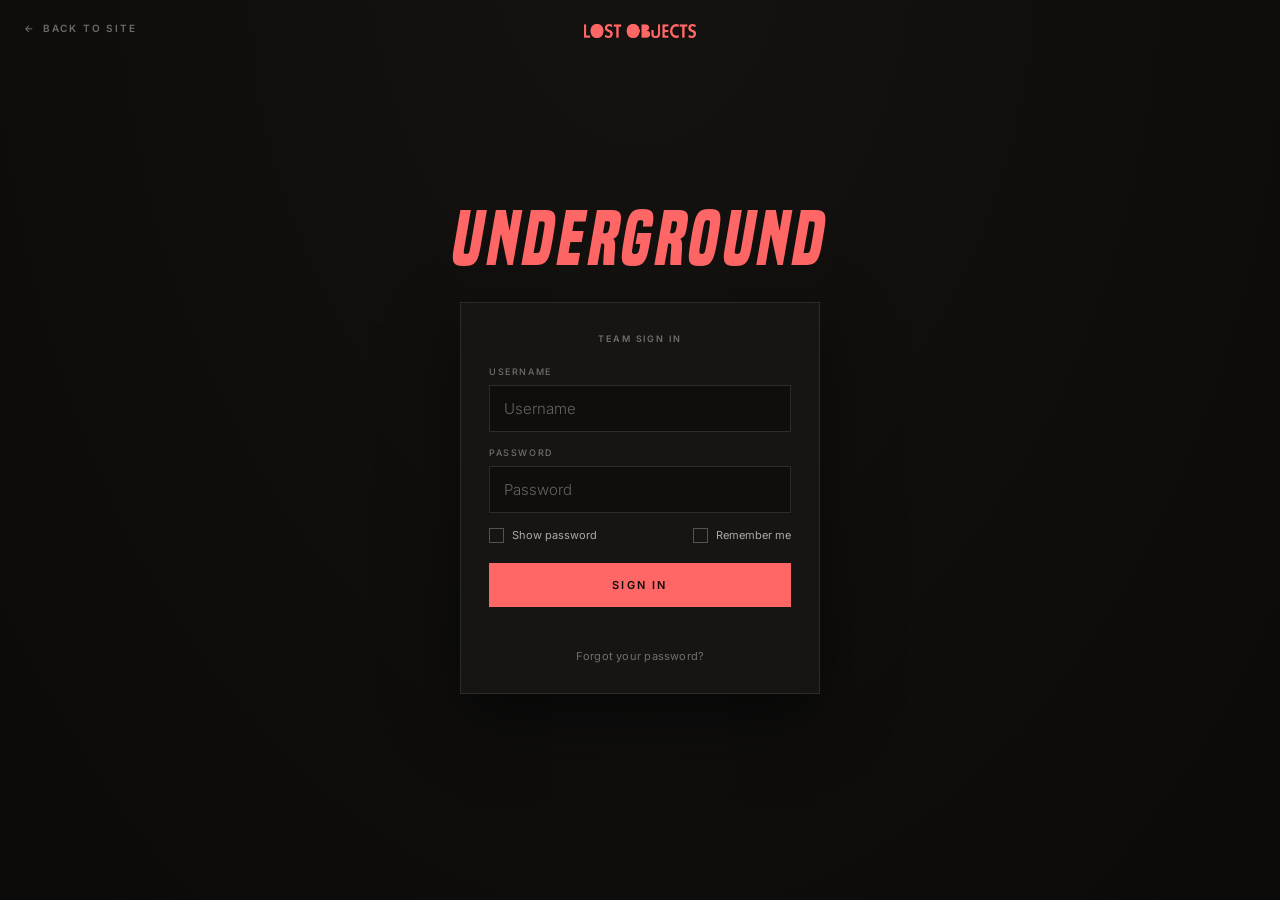
==== commit 628347dd: "Redesign CRM login as Lost Objects Underground matching the main site brand Co-Authored-By: Claude O" ====
--- a/crm/index.html
+++ b/crm/index.html
@@ -6,7 +6,7 @@
 <title>Lost Objects — Client Tracker</title>
 <link rel="preconnect" href="https://fonts.googleapis.com"/>
 <link rel="preconnect" href="https://fonts.gstatic.com" crossorigin/>
-<link href="https://fonts.googleapis.com/css2?family=DM+Sans:ital,opsz,wght@0,9..40,300;0,9..40,400;0,9..40,500;0,9..40,600&family=Space+Mono:wght@400;700&family=Playfair+Display:wght@400;600&family=Syne:wght@400;600;700&display=swap" rel="stylesheet"/>
+<link href="https://fonts.googleapis.com/css2?family=DM+Sans:ital,opsz,wght@0,9..40,300;0,9..40,400;0,9..40,500;0,9..40,600&family=Space+Mono:wght@400;700&family=Playfair+Display:wght@400;600&family=Syne:wght@400;600;700&family=Inter:wght@200;300;400;500;600&display=swap" rel="stylesheet"/>
 <style>
 :root{
   --pink:#FF6666;--yellow:#FFCF5A;--accent:#E6958F;--green:#50b880;--blue:#6690e0;
@@ -23,22 +23,62 @@
 html{font-size:15px;-webkit-font-smoothing:antialiased;}
 body{font-family:var(--fb);background:var(--black);color:var(--text);min-height:100vh;overflow-x:hidden;transition:background .3s,color .3s;}
 
-/* LOGIN */
-#login-screen{position:fixed;inset:0;background:var(--black);display:flex;flex-direction:column;align-items:center;justify-content:center;z-index:2000;transition:opacity .4s,transform .4s;padding:20px;}
+/* ═══ LOST OBJECTS UNDERGROUND — login + 2FA (main-site design system) ═════════
+   Scoped to the login / verification screens only; the rest of the app keeps its
+   own tokens (Space Mono / DM Sans / rounded). Sharp corners, Built Titling
+   display, Inter body, coral #FF6666 accent, cream display text. */
+@font-face{font-family:'Built Titling';src:url('../fonts/built_titling_bd.otf') format('opentype');font-weight:700;font-style:normal;font-display:swap;}
+@font-face{font-family:'Built Titling';src:url('../fonts/built_titling_bd_it.otf') format('opentype');font-weight:700;font-style:italic;font-display:swap;}
+@font-face{font-family:'Built Titling';src:url('../fonts/built_titling_sb.otf') format('opentype');font-weight:600;font-style:normal;font-display:swap;}
+
+#login-screen{position:fixed;inset:0;z-index:2000;display:flex;flex-direction:column;align-items:center;justify-content:center;padding:24px;font-family:'Inter',system-ui,sans-serif;background:radial-gradient(ellipse at 50% -10%,#15130f 0%,#0f0e0d 55%,#0b0a08 100%);transition:opacity .4s,transform .4s;}
 #login-screen.hidden{opacity:0;pointer-events:none;transform:translateY(-10px);}
-.login-logo{display:flex;align-items:center;gap:12px;margin-bottom:32px;}
-.login-logo-wordmark{font-family:var(--fd);font-size:18px;font-weight:700;letter-spacing:.08em;color:var(--pink);text-transform:uppercase;}
-.login-box{background:var(--surface);border:1px solid var(--border);border-radius:var(--rl);padding:28px;width:100%;max-width:340px;}
-.login-box h2{font-family:var(--fd);font-size:10px;letter-spacing:.14em;text-transform:uppercase;color:var(--muted);margin-bottom:20px;}
-.lf{margin-bottom:11px;}
-.lf label{display:block;font-size:10px;font-weight:700;color:var(--muted);letter-spacing:.07em;text-transform:uppercase;margin-bottom:5px;}
-.lf input{width:100%;background:var(--s2);border:1px solid var(--b2);border-radius:var(--r);color:var(--text);font-family:var(--fb);font-size:14px;padding:10px 12px;outline:none;transition:border-color .2s;}
+
+.lu-back{position:absolute;top:22px;left:24px;display:inline-flex;align-items:center;gap:7px;background:none;border:none;text-decoration:none;cursor:pointer;font-family:'Inter',sans-serif;font-size:10px;font-weight:600;letter-spacing:.18em;text-transform:uppercase;color:rgba(232,226,217,0.44);transition:color .2s ease;}
+.lu-back:hover{color:var(--pink);}
+.lu-back .lu-arrow{transition:transform .2s ease;}
+.lu-back:hover .lu-arrow{transform:translateX(-3px);}
+
+/* Logo presented like the main-site nav header — a transparent top bar with the
+   wordmark centered at ~14px. Logo only: no social icons, no nav links, no footer. */
+.lu-header{position:absolute;top:0;left:0;right:0;height:62px;display:flex;align-items:center;justify-content:center;padding:0 24px;}
+.lu-logo{display:block;height:14px;width:auto;max-width:min(150px,46vw);object-fit:contain;}
+.lu-head{display:flex;flex-direction:column;align-items:center;text-align:center;margin-bottom:28px;}
+.lu-title{font-family:'Built Titling','Arial Narrow',sans-serif;font-weight:700;text-transform:uppercase;font-size:clamp(42px,9vw,72px);line-height:.94;letter-spacing:.02em;color:#F0E8DC;}
+.lu-title em{font-style:italic;font-weight:700;color:var(--pink);}
+
+.login-box,.tf-card{width:100%;max-width:360px;background:#161514;border:1px solid rgba(242,236,225,0.10);border-radius:0;padding:30px 28px;box-shadow:0 22px 60px rgba(0,0,0,0.5);}
+.login-box h2,.tf-card h2{font-family:'Inter',sans-serif;font-size:9px;font-weight:600;letter-spacing:.22em;text-transform:uppercase;color:rgba(232,226,217,0.44);margin-bottom:22px;text-align:center;}
+.lf{margin-bottom:15px;}
+.lf label{display:block;font-family:'Inter',sans-serif;font-size:9px;font-weight:500;letter-spacing:.18em;text-transform:uppercase;color:rgba(232,226,217,0.44);margin-bottom:8px;}
+.lf input{width:100%;font-family:'Inter',sans-serif;font-size:15px;font-weight:300;color:#f2ece1;background:#0f0e0d;border:1px solid rgba(232,226,217,0.14);border-radius:0;padding:13px 14px;outline:none;transition:border-color .2s ease;}
+.lf input::placeholder{color:rgba(232,226,217,0.40);}
 .lf input:focus{border-color:var(--pink);}
-.login-btn{width:100%;margin-top:16px;background:var(--pink);color:#fff;border:none;border-radius:var(--r);font-family:var(--fd);font-size:11px;font-weight:700;letter-spacing:.1em;text-transform:uppercase;padding:13px;cursor:pointer;transition:all .15s;}
-.login-btn:hover{background:#ff5555;}
-.login-err{margin-top:9px;color:var(--accent);font-size:12px;text-align:center;min-height:16px;}
-.forgot-link{background:none;border:none;color:var(--muted);font-family:var(--fb);font-size:11px;cursor:pointer;margin-top:10px;transition:color .15s;display:block;text-align:center;width:100%;}
+
+.lu-checkrow{display:flex;flex-wrap:wrap;align-items:center;justify-content:space-between;gap:10px 16px;margin:4px 0 2px;}
+.lu-check{display:inline-flex;align-items:center;gap:8px;cursor:pointer;user-select:none;font-family:'Inter',sans-serif;font-size:11px;color:rgba(232,226,217,0.72);}
+.lu-check input{position:absolute;opacity:0;width:0;height:0;}
+.lu-box{width:15px;height:15px;flex-shrink:0;border:1px solid rgba(232,226,217,0.30);background:transparent;display:inline-flex;align-items:center;justify-content:center;transition:background .15s ease,border-color .15s ease;}
+.lu-check:hover .lu-box{border-color:var(--pink);}
+.lu-check input:checked+.lu-box{background:var(--pink);border-color:var(--pink);}
+.lu-box svg{opacity:0;transition:opacity .15s ease;}
+.lu-check input:checked+.lu-box svg{opacity:1;}
+.lu-check input:focus-visible+.lu-box{border-color:var(--pink);box-shadow:0 0 0 2px rgba(255,102,102,0.35);}
+
+.login-btn{width:100%;margin-top:18px;font-family:'Inter',sans-serif;font-size:11px;font-weight:600;letter-spacing:.2em;text-transform:uppercase;color:#0f0e0d;background:var(--pink);border:1px solid var(--pink);border-radius:0;padding:14px;cursor:pointer;transition:box-shadow .25s ease,filter .25s ease;}
+.login-btn:hover{filter:brightness(1.1) saturate(1.08);box-shadow:0 0 24px rgba(255,102,102,0.55),0 0 7px rgba(255,102,102,0.45);}
+
+.login-err{margin-top:12px;font-family:'Inter',sans-serif;font-size:12px;text-align:center;min-height:16px;color:var(--pink);}
+.forgot-link{display:block;width:100%;margin-top:14px;background:none;border:none;cursor:pointer;text-align:center;font-family:'Inter',sans-serif;font-size:11px;letter-spacing:.02em;color:rgba(232,226,217,0.44);transition:color .2s ease;}
 .forgot-link:hover{color:var(--pink);}
+.lu-note{margin-top:14px;font-family:'Inter',sans-serif;font-size:10.5px;line-height:1.55;text-align:center;color:rgba(232,226,217,0.34);}
+.lu-note strong{color:rgba(232,226,217,0.60);font-weight:500;}
+
+.tf-card{text-align:center;}
+.tf-lead{font-family:'Inter',sans-serif;font-size:12px;line-height:1.6;color:rgba(232,226,217,0.55);margin-bottom:20px;}
+.tf-digits{display:flex;gap:7px;margin-bottom:18px;}
+.tf-digit{flex:1 1 0;min-width:0;height:52px;text-align:center;font-family:'Built Titling','Arial Narrow',sans-serif;font-weight:700;font-size:24px;color:#f2ece1;background:#0f0e0d;border:1px solid rgba(232,226,217,0.14);border-radius:0;outline:none;transition:border-color .2s ease;}
+.tf-digit:focus{border-color:var(--pink);}
 
 /* APP */
 #app{display:none;min-height:100vh;flex-direction:column;}
@@ -717,18 +757,42 @@
 <body>
 
 <div id="login-screen">
-  <div class="login-logo">
-    <svg width="36" height="36" viewBox="0 0 52 52" fill="none"><rect width="52" height="52" rx="11" fill="#1A1A1A"/><text x="8" y="36" font-family="monospace" font-weight="700" font-size="22" fill="#FF6666">L</text><circle cx="36" cy="26" r="13" fill="#FF6666"/></svg>
-    <span class="login-logo-wordmark">Lost Objects</span>
+  <a class="lu-back" href="../index.html"><span class="lu-arrow">&larr;</span> Back to site</a>
+
+  <header class="lu-header"><img class="lu-logo" src="../images/logo-nav.png" alt="Lost Objects"/></header>
+
+  <div class="lu-head">
+    <h1 class="lu-title"><em>Underground</em></h1>
   </div>
+
   <div class="login-box">
-    <h2>Client Tracker — Private</h2>
-    <div class="lf"><label>Username</label><input type="text" id="login-user" placeholder="Username" autocomplete="off"/></div>
-    <div class="lf"><label>Password</label><input type="password" id="login-pass" placeholder="Password"/></div>
-    <label style="display:flex;align-items:center;gap:6px;font-size:11px;color:var(--muted);cursor:pointer;margin-top:2px;user-select:none"><input type="checkbox" id="show-pass" onchange="document.getElementById('login-pass').type=this.checked?'text':'password'" style="accent-color:var(--pink);cursor:pointer"/> Show password</label>
+    <h2>Team Sign In</h2>
+    <div class="lf"><label>Username</label><input type="text" id="login-user" placeholder="Username" autocomplete="username"/></div>
+    <div class="lf"><label>Password</label><input type="password" id="login-pass" placeholder="Password" autocomplete="current-password"/></div>
+    <div class="lu-checkrow">
+      <label class="lu-check"><input type="checkbox" id="show-pass" onchange="document.getElementById('login-pass').type=this.checked?'text':'password'"/><span class="lu-box"><svg width="9" height="9" viewBox="0 0 12 12"><path d="M2 6.2l2.6 2.6L10 3" fill="none" stroke="#0f0e0d" stroke-width="2" stroke-linecap="round" stroke-linejoin="round"/></svg></span> Show password</label>
+      <label class="lu-check"><input type="checkbox" id="remember-me"/><span class="lu-box"><svg width="9" height="9" viewBox="0 0 12 12"><path d="M2 6.2l2.6 2.6L10 3" fill="none" stroke="#0f0e0d" stroke-width="2" stroke-linecap="round" stroke-linejoin="round"/></svg></span> Remember me</label>
+    </div>
     <button class="login-btn" onclick="tryLogin()">Sign In</button>
     <div class="login-err" id="login-err"></div>
     <button class="forgot-link" onclick="showForgotStep('email')">Forgot your password?</button>
+  </div>
+
+  <!-- Two-Factor Verification — visual placeholder; demo auto-passes, real check arrives with the backend -->
+  <div class="tf-card" id="twofa-box" style="display:none">
+    <h2>Two-Factor Verification</h2>
+    <p class="tf-lead">Enter the 6-digit code sent to your device.</p>
+    <div class="tf-digits">
+      <input class="tf-digit" maxlength="1" inputmode="numeric" aria-label="Digit 1" oninput="tfAdvance(this)" onkeydown="tfKey(event,this)"/>
+      <input class="tf-digit" maxlength="1" inputmode="numeric" aria-label="Digit 2" oninput="tfAdvance(this)" onkeydown="tfKey(event,this)"/>
+      <input class="tf-digit" maxlength="1" inputmode="numeric" aria-label="Digit 3" oninput="tfAdvance(this)" onkeydown="tfKey(event,this)"/>
+      <input class="tf-digit" maxlength="1" inputmode="numeric" aria-label="Digit 4" oninput="tfAdvance(this)" onkeydown="tfKey(event,this)"/>
+      <input class="tf-digit" maxlength="1" inputmode="numeric" aria-label="Digit 5" oninput="tfAdvance(this)" onkeydown="tfKey(event,this)"/>
+      <input class="tf-digit" maxlength="1" inputmode="numeric" aria-label="Digit 6" oninput="tfAdvance(this)" onkeydown="tfKey(event,this)"/>
+    </div>
+    <button class="login-btn" onclick="twoFactorPass()">Verify &amp; Enter</button>
+    <p class="lu-note"><strong>Two factor verification activates with the live backend.</strong><br/>Any code passes in demo mode.</p>
+    <button class="forgot-link" onclick="twoFactorBack()">&#x2190; Back to sign in</button>
   </div>
   <!-- Forgot Password Flow -->
   <div class="login-box" id="forgot-box" style="display:none">
@@ -739,6 +803,7 @@
       <div class="lf"><label>Email</label><input type="email" id="forgot-email-input" placeholder="you@example.com"/></div>
       <button class="login-btn" onclick="sendResetCode()">Send Reset Code</button>
       <div class="login-err" id="forgot-err"></div>
+      <p class="lu-note">Full account recovery arrives with the live backend.</p>
       <button class="forgot-link" onclick="hideForgot()">&#x2190; Back to sign in</button>
     </div>
     <!-- Step 2: Enter code -->
@@ -1177,8 +1242,45 @@
   var u=document.getElementById('login-user').value.trim().toLowerCase();
   var p=document.getElementById('login-pass').value;
   var def=getAllUsers()[u];
-  if(def&&def.pass===p){sessionStorage.setItem('lo-auth',u);document.getElementById('login-err').textContent='';bootApp(u);}
+  if(def&&def.pass===p){
+    sessionStorage.setItem('lo-auth',u);
+    document.getElementById('login-err').textContent='';
+    // Remember me — persist the USERNAME ONLY (never the password) for next-visit prefill
+    var rm=document.getElementById('remember-me');
+    if(rm&&rm.checked)ls.set('lo-remember',u);else localStorage.removeItem('lo-remember');
+    // Credentials OK → hand off to the two-factor step (demo auto-passes; wired to backend later)
+    showTwoFactor(u);
+  }
   else{document.getElementById('login-err').textContent='Incorrect username or password.';document.getElementById('login-pass').value='';}
+}
+// ═══ TWO-FACTOR (visual placeholder — demo auto-passes; real verification arrives with the backend) ═══
+var pendingUser=null;
+function showTwoFactor(u){
+  pendingUser=u;
+  var card=document.querySelector('.login-box:not(#forgot-box)');if(card)card.style.display='none';
+  document.getElementById('forgot-box').style.display='none';
+  var box=document.getElementById('twofa-box');box.style.display='';
+  box.querySelectorAll('.tf-digit').forEach(function(d){d.value='';});
+  var f=box.querySelector('.tf-digit');if(f)f.focus();
+}
+function twoFactorPass(){
+  document.getElementById('twofa-box').style.display='none';
+  var u=pendingUser;pendingUser=null;
+  if(u)bootApp(u);
+}
+function twoFactorBack(){
+  document.getElementById('twofa-box').style.display='none';
+  var card=document.querySelector('.login-box:not(#forgot-box)');if(card)card.style.display='';
+  pendingUser=null;
+}
+function tfAdvance(el){
+  el.value=el.value.replace(/\D/g,'').slice(0,1);
+  if(el.value&&el.nextElementSibling&&el.nextElementSibling.classList.contains('tf-digit'))el.nextElementSibling.focus();
+  var done=true;document.querySelectorAll('#twofa-box .tf-digit').forEach(function(d){if(!d.value)done=false;});
+  if(done)setTimeout(twoFactorPass,260);
+}
+function tfKey(e,el){
+  if(e.key==='Backspace'&&!el.value&&el.previousElementSibling&&el.previousElementSibling.classList.contains('tf-digit')){el.previousElementSibling.focus();e.preventDefault();}
 }
 function logout(){clearPresence();sessionStorage.removeItem('lo-auth');currentUser=null;document.getElementById('login-screen').classList.remove('hidden');document.getElementById('app').classList.remove('visible');document.getElementById('login-user').value='';document.getElementById('login-pass').value='';closeRail();hideForgot();}
 
@@ -1266,6 +1368,8 @@
 }
 document.getElementById('login-pass').addEventListener('keydown',function(e){if(e.key==='Enter')tryLogin();});
 document.getElementById('login-user').addEventListener('keydown',function(e){if(e.key==='Enter')document.getElementById('login-pass').focus();});
+// Remember me — prefill the saved username and re-check the box on load
+(function(){var ru=ls.get('lo-remember');if(ru){var ui=document.getElementById('login-user');if(ui)ui.value=ru;var rm=document.getElementById('remember-me');if(rm)rm.checked=true;}})();
 
 // ═══ SEED DATA ═══════════════════════════════════════════════════════════════
 function uid(){return Math.random().toString(36).slice(2)+Date.now().toString(36);}
